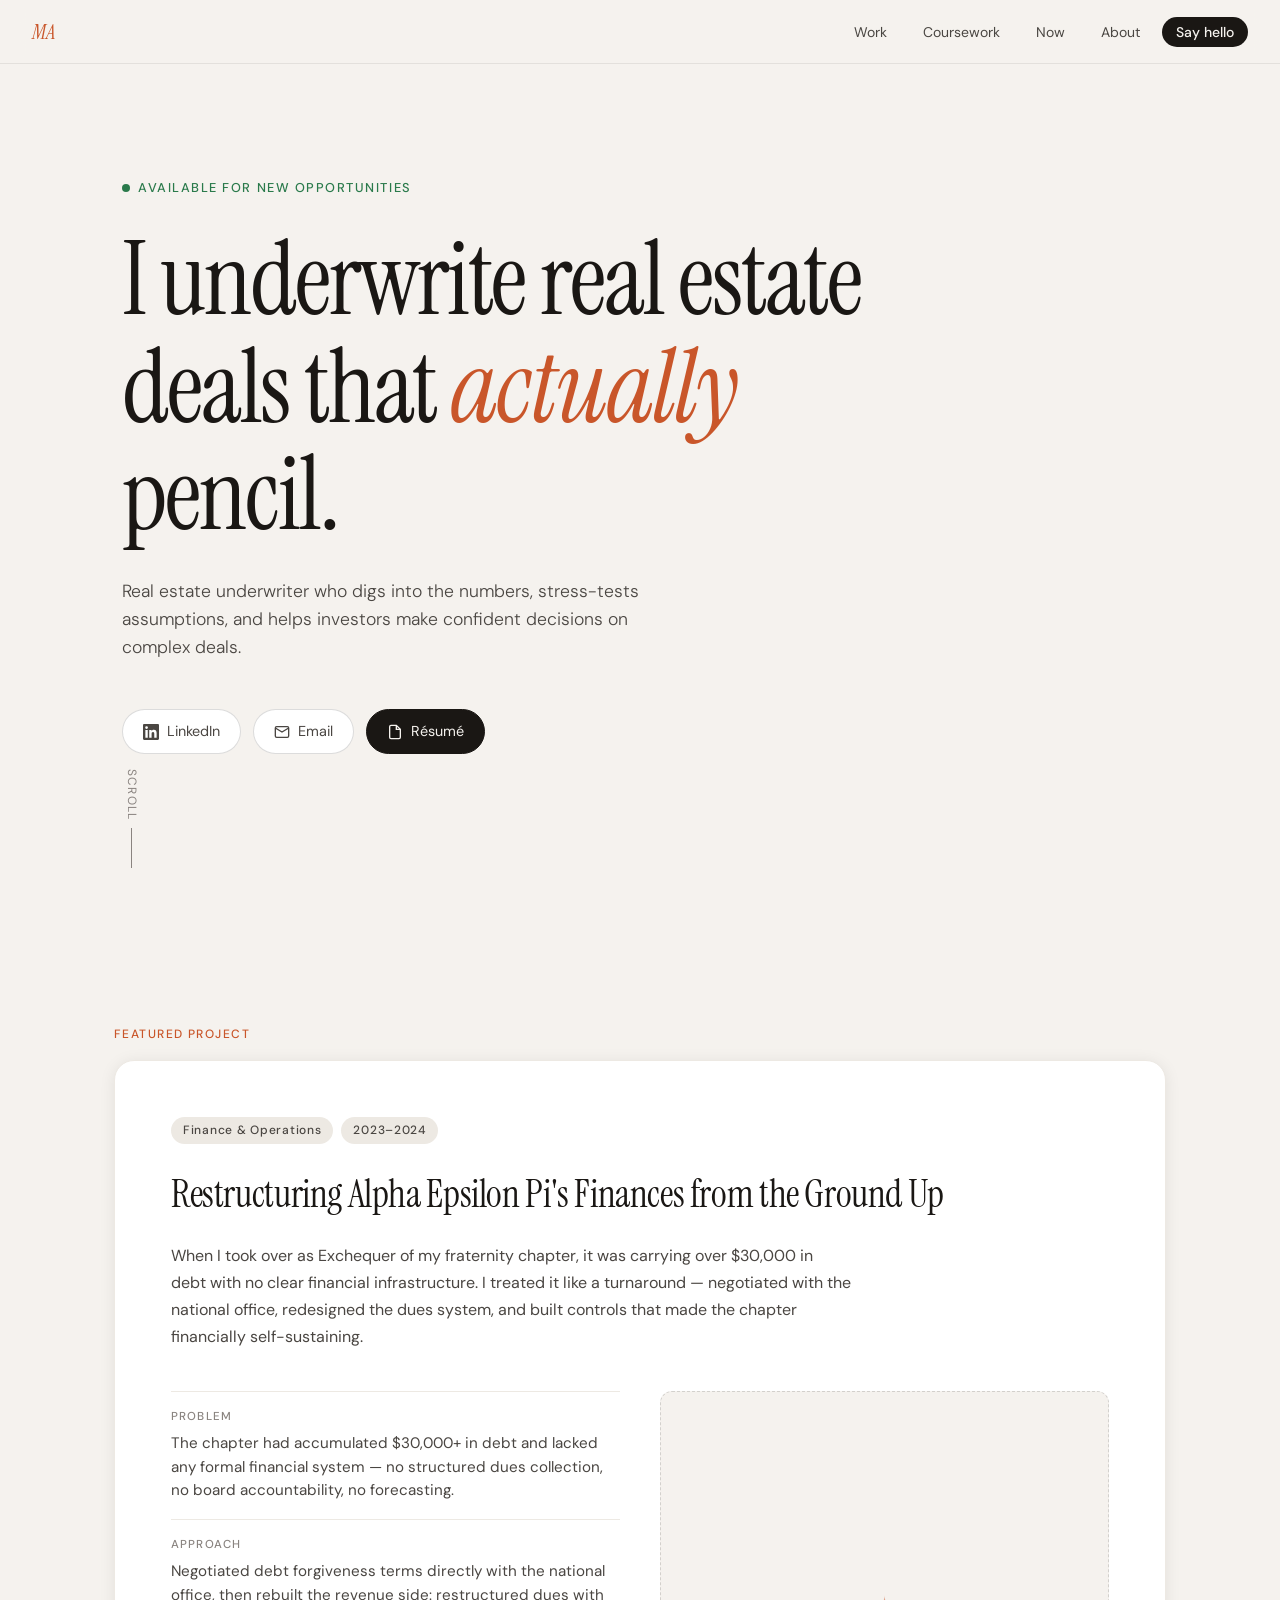
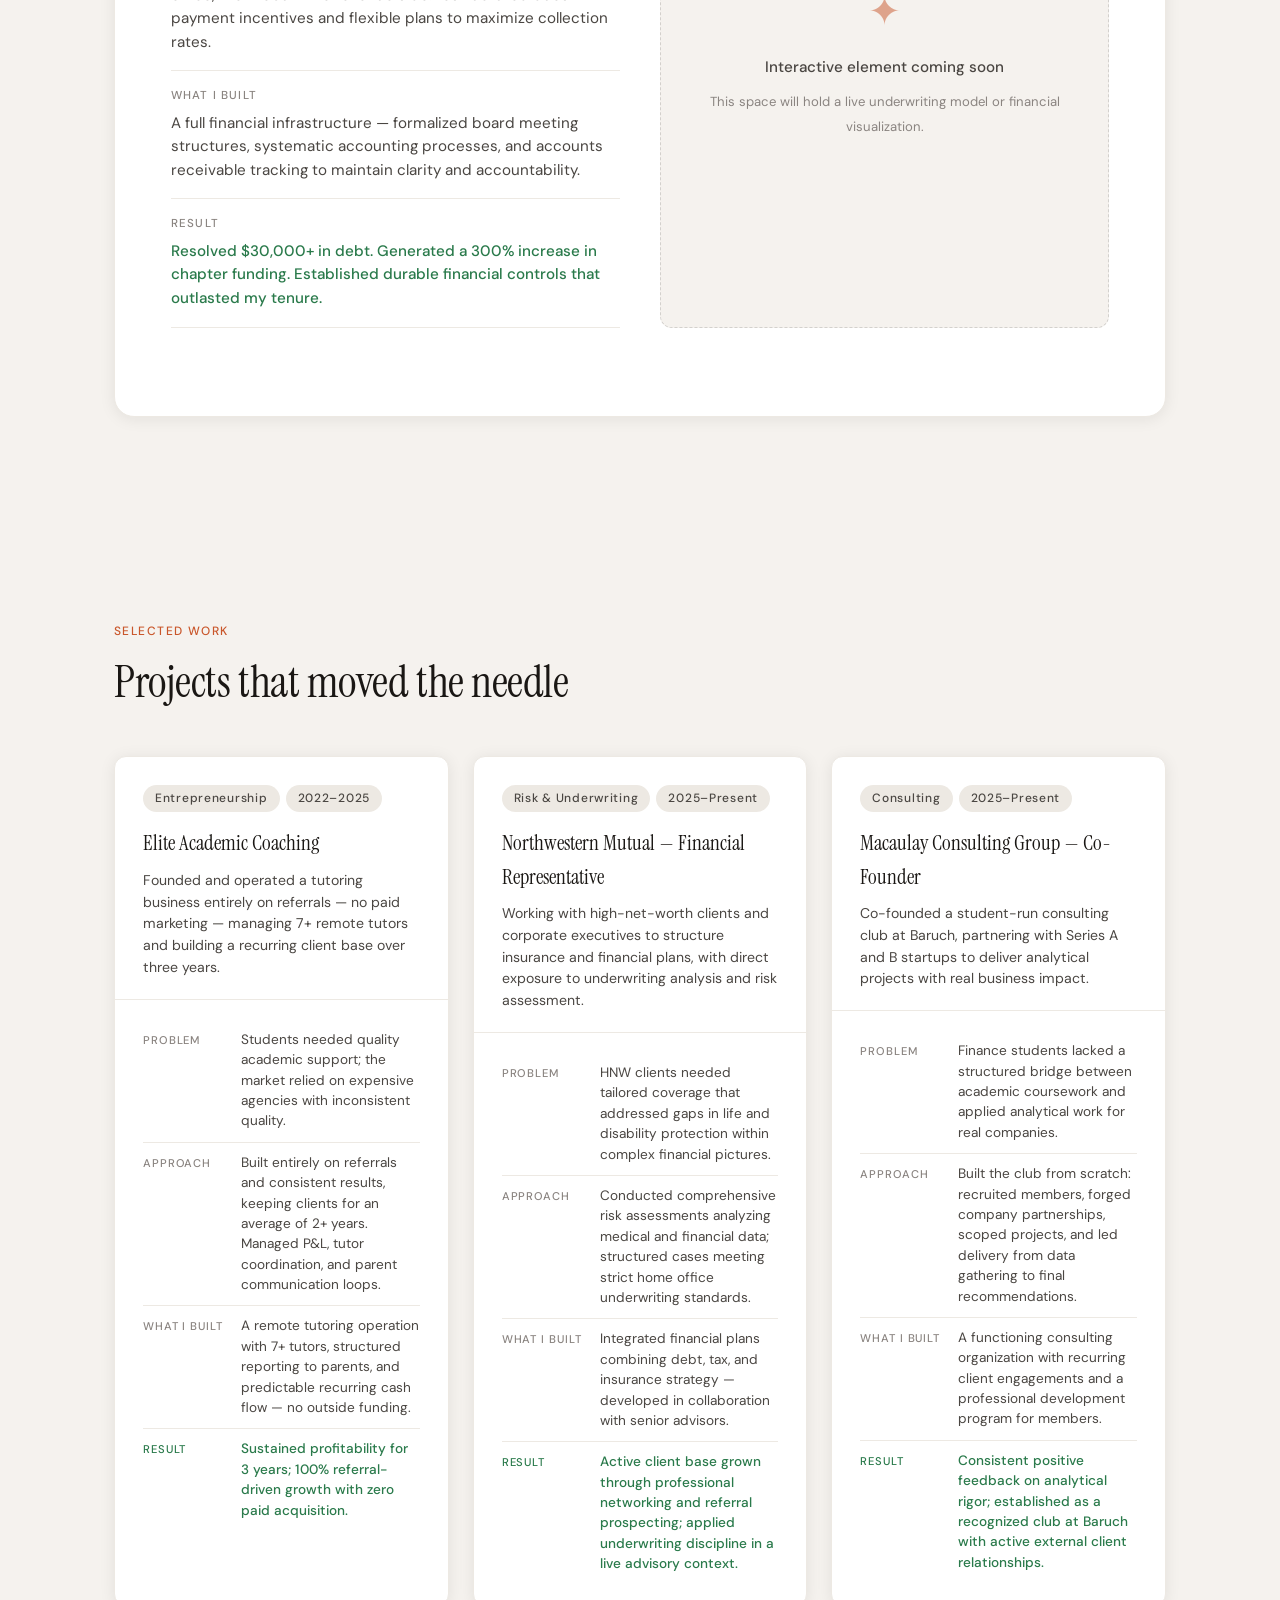
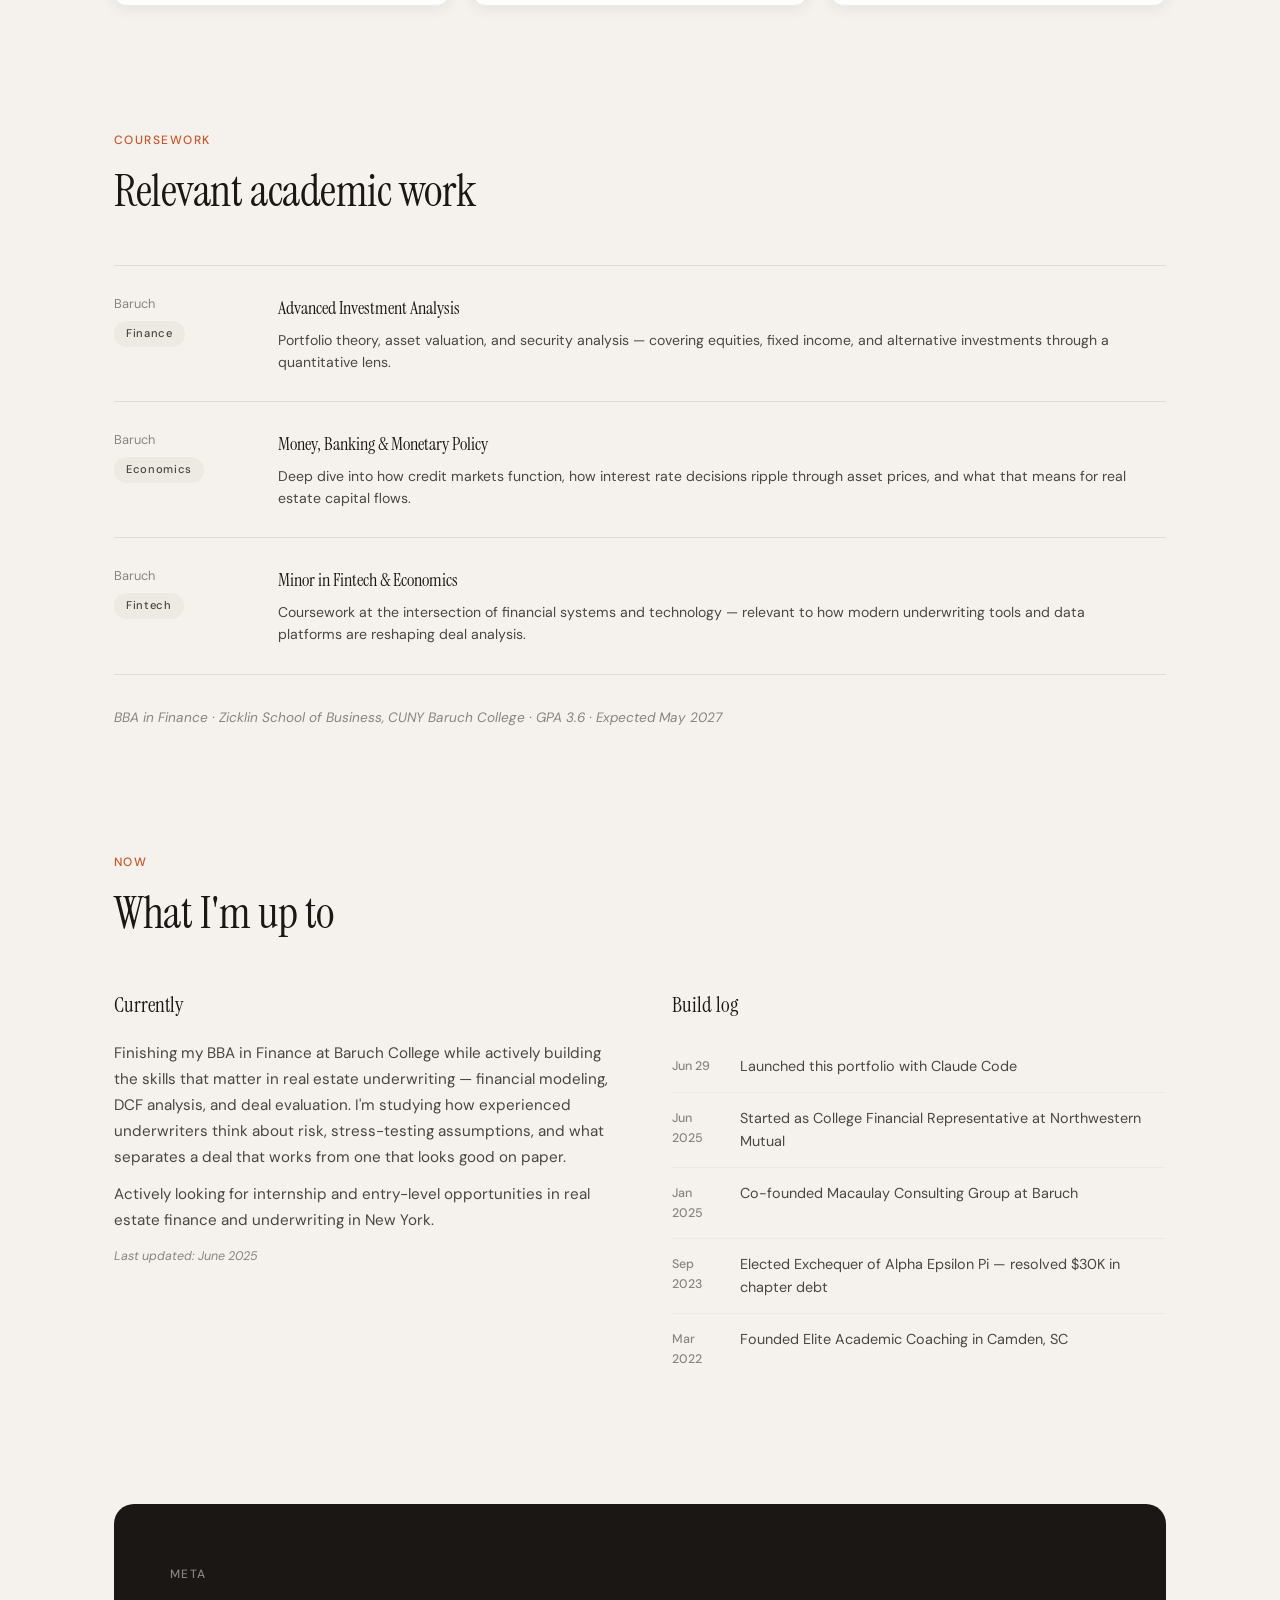
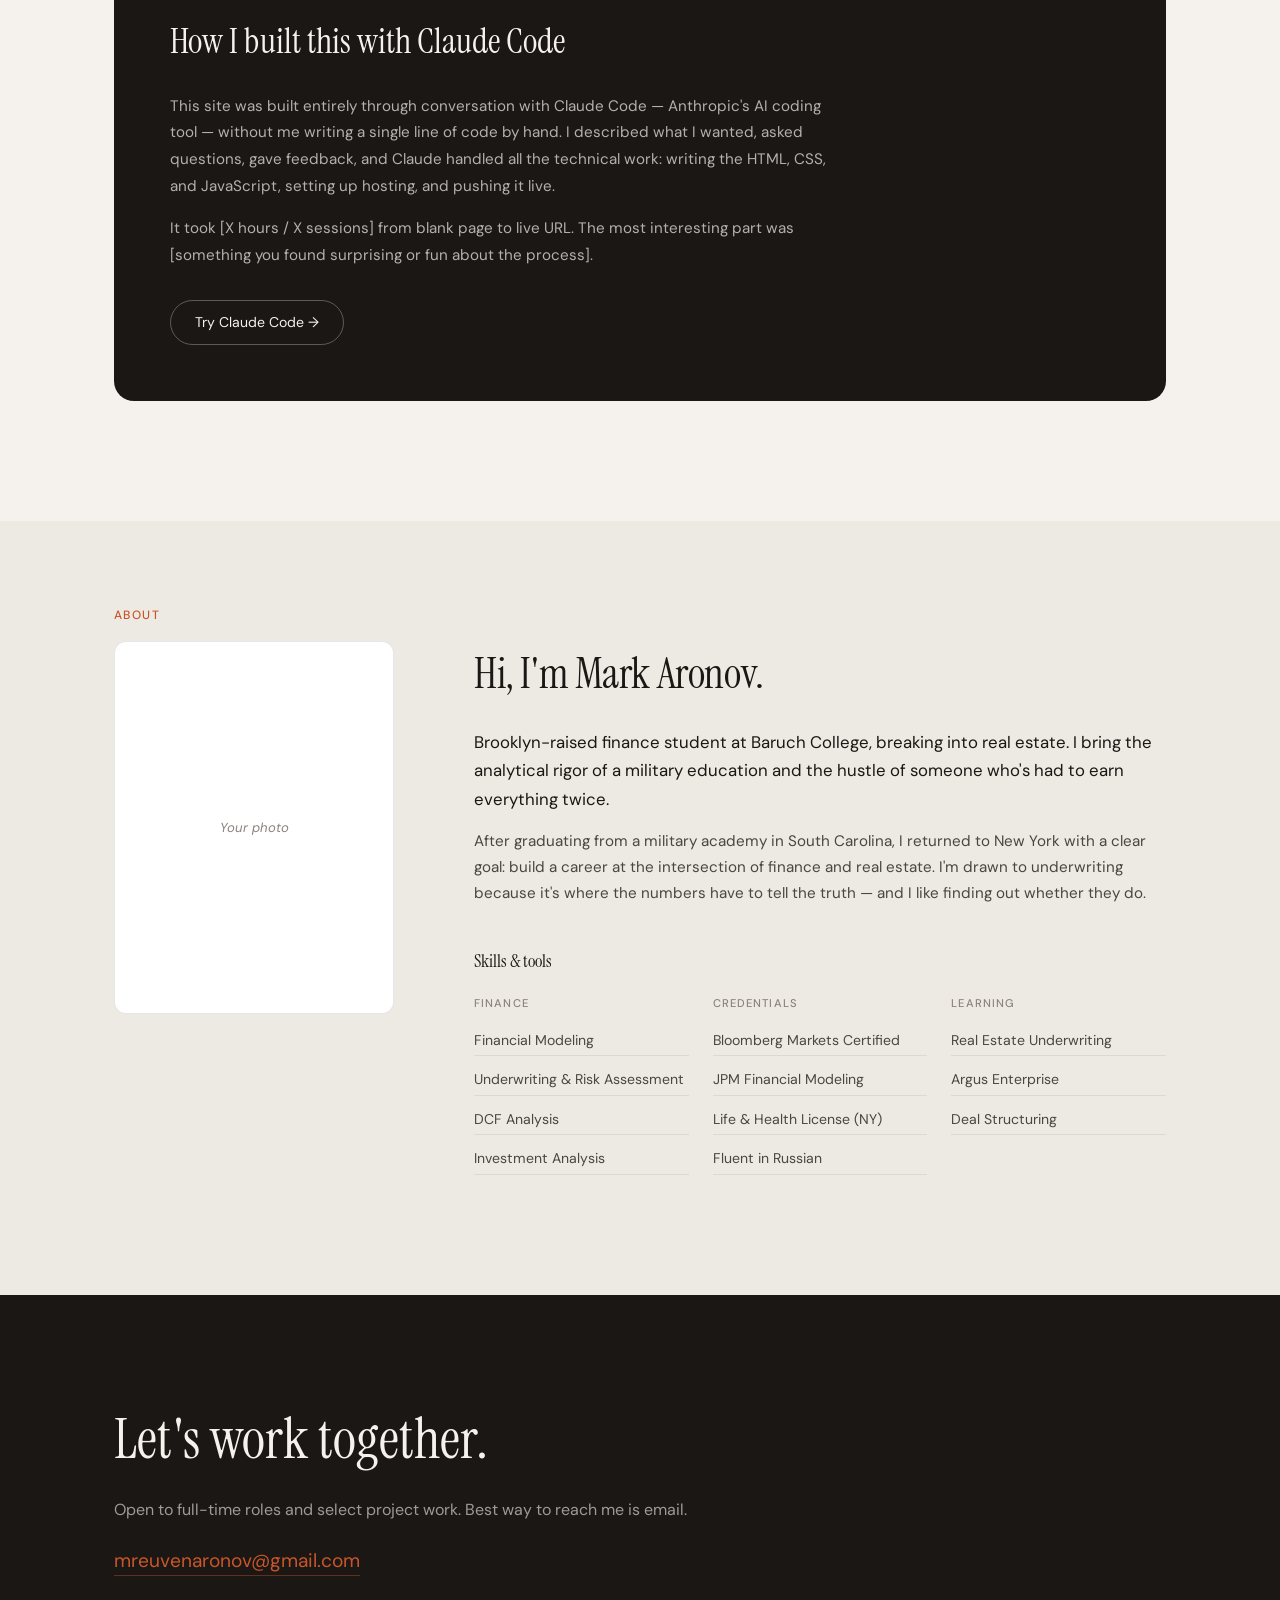
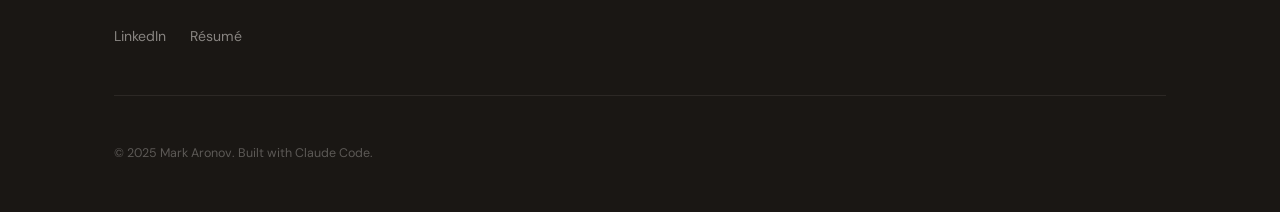
==== index.html @ 1a99b82d "Replace writing section with coursework section Highlights Advanced Investment Analysis, Money & Ban" ====
<!DOCTYPE html>
<html lang="en">
<head>
  <meta charset="UTF-8" />
  <meta name="viewport" content="width=device-width, initial-scale=1.0" />
  <title>Mark Aronov — Real Estate Underwriter</title>
  <link rel="stylesheet" href="style.css" />
  <link rel="preconnect" href="https://fonts.googleapis.com" />
  <link rel="preconnect" href="https://fonts.gstatic.com" crossorigin />
  <link href="https://fonts.googleapis.com/css2?family=Instrument+Serif:ital@0;1&family=DM+Sans:ital,opsz,wght@0,9..40,300;0,9..40,400;0,9..40,500;1,9..40,300&display=swap" rel="stylesheet" />
</head>
<body>

  <!-- STICKY NAV -->
  <nav id="nav">
    <a href="#" class="nav-logo">MA</a>
    <ul class="nav-links">
      <li><a href="#work">Work</a></li>
      <li><a href="#coursework">Coursework</a></li>
      <li><a href="#now">Now</a></li>
      <li><a href="#about">About</a></li>
      <li><a href="#contact" class="nav-cta">Say hello</a></li>
    </ul>
    <button class="nav-hamburger" aria-label="Toggle menu">
      <span></span><span></span><span></span>
    </button>
  </nav>

  <div class="mobile-menu" id="mobileMenu">
    <a href="#work" class="mobile-link">Work</a>
    <a href="#coursework" class="mobile-link">Coursework</a>
    <a href="#now" class="mobile-link">Now</a>
    <a href="#about" class="mobile-link">About</a>
    <a href="#contact" class="mobile-link">Say hello</a>
  </div>

  <!-- HERO -->
  <section id="hero">
    <div class="hero-inner">
      <p class="hero-eyebrow">Available for new opportunities</p>
      <h1 class="hero-headline">
        I underwrite real estate<br />
        deals that <em>actually</em><br />
        pencil.
      </h1>
      <p class="hero-sub">
        Real estate underwriter who digs into the numbers, stress-tests assumptions, and helps investors make confident decisions on complex deals.
      </p>
      <div class="hero-links">
        <a href="https://www.linkedin.com/in/mark-r-aronov/" target="_blank" class="hero-link">
          <svg viewBox="0 0 24 24" fill="currentColor"><path d="M20.447 20.452h-3.554v-5.569c0-1.328-.027-3.037-1.852-3.037-1.853 0-2.136 1.445-2.136 2.939v5.667H9.351V9h3.414v1.561h.046c.477-.9 1.637-1.85 3.37-1.85 3.601 0 4.267 2.37 4.267 5.455v6.286zM5.337 7.433a2.062 2.062 0 01-2.063-2.065 2.064 2.064 0 112.063 2.065zm1.782 13.019H3.555V9h3.564v11.452zM22.225 0H1.771C.792 0 0 .774 0 1.729v20.542C0 23.227.792 24 1.771 24h20.451C23.2 24 24 23.227 24 22.271V1.729C24 .774 23.2 0 22.222 0h.003z"/></svg>
          LinkedIn
        </a>
        <a href="mailto:mreuvenaronov@gmail.com" class="hero-link">
          <svg viewBox="0 0 24 24" fill="none" stroke="currentColor" stroke-width="2"><path d="M4 4h16c1.1 0 2 .9 2 2v12c0 1.1-.9 2-2 2H4c-1.1 0-2-.9-2-2V6c0-1.1.9-2 2-2z"/><polyline points="22,6 12,12 2,6"/></svg>
          Email
        </a>
        <a href="/resume.pdf" target="_blank" class="hero-link hero-link--resume">
          <svg viewBox="0 0 24 24" fill="none" stroke="currentColor" stroke-width="2"><path d="M14 2H6a2 2 0 00-2 2v16a2 2 0 002 2h12a2 2 0 002-2V8z"/><polyline points="14 2 14 8 20 8"/></svg>
          Résumé
        </a>
      </div>
    </div>
    <div class="hero-scroll-hint">scroll</div>
  </section>

  <!-- FEATURED PROJECT -->
  <section id="featured">
    <div class="container">
      <span class="section-label">Featured project</span>
      <div class="featured-card">
        <div class="featured-meta">
          <span class="featured-tag">Finance &amp; Operations</span>
          <span class="featured-tag">2023–2024</span>
        </div>
        <h2 class="featured-title">Restructuring Alpha Epsilon Pi's Finances from the Ground Up</h2>
        <p class="featured-desc">
          When I took over as Exchequer of my fraternity chapter, it was carrying over $30,000 in debt with no clear financial infrastructure. I treated it like a turnaround — negotiated with the national office, redesigned the dues system, and built controls that made the chapter financially self-sustaining.
        </p>
        <div class="featured-pairbox">
          <div class="featured-details">
            <div class="detail-row">
              <span class="detail-label">Problem</span>
              <p>The chapter had accumulated $30,000+ in debt and lacked any formal financial system — no structured dues collection, no board accountability, no forecasting.</p>
            </div>
            <div class="detail-row">
              <span class="detail-label">Approach</span>
              <p>Negotiated debt forgiveness terms directly with the national office, then rebuilt the revenue side: restructured dues with payment incentives and flexible plans to maximize collection rates.</p>
            </div>
            <div class="detail-row">
              <span class="detail-label">What I built</span>
              <p>A full financial infrastructure — formalized board meeting structures, systematic accounting processes, and accounts receivable tracking to maintain clarity and accountability.</p>
            </div>
            <div class="detail-row">
              <span class="detail-label">Result</span>
              <p class="result-text">Resolved $30,000+ in debt. Generated a 300% increase in chapter funding. Established durable financial controls that outlasted my tenure.</p>
            </div>
          </div>
          <div class="featured-interactive" id="featuredInteractive">
            <div class="interactive-placeholder">
              <div class="placeholder-icon">✦</div>
              <p>Interactive element coming soon</p>
              <span>This space will hold a live underwriting model or financial visualization.</span>
            </div>
          </div>
        </div>
      </div>
    </div>
  </section>

  <!-- SELECTED WORK GRID -->
  <section id="work">
    <div class="container">
      <span class="section-label">Selected work</span>
      <h2 class="section-title">Projects that moved the needle</h2>
      <div class="work-grid">

        <article class="work-card">
          <div class="work-card-header">
            <div class="work-tags">
              <span class="work-tag">Entrepreneurship</span>
              <span class="work-tag">2022–2025</span>
            </div>
            <h3>Elite Academic Coaching</h3>
            <p class="work-summary">Founded and operated a tutoring business entirely on referrals — no paid marketing — managing 7+ remote tutors and building a recurring client base over three years.</p>
          </div>
          <div class="work-card-body">
            <div class="work-row"><span>Problem</span><p>Students needed quality academic support; the market relied on expensive agencies with inconsistent quality.</p></div>
            <div class="work-row"><span>Approach</span><p>Built entirely on referrals and consistent results, keeping clients for an average of 2+ years. Managed P&amp;L, tutor coordination, and parent communication loops.</p></div>
            <div class="work-row"><span>What I built</span><p>A remote tutoring operation with 7+ tutors, structured reporting to parents, and predictable recurring cash flow — no outside funding.</p></div>
            <div class="work-row work-row--result"><span>Result</span><p>Sustained profitability for 3 years; 100% referral-driven growth with zero paid acquisition.</p></div>
          </div>
        </article>

        <article class="work-card">
          <div class="work-card-header">
            <div class="work-tags">
              <span class="work-tag">Risk &amp; Underwriting</span>
              <span class="work-tag">2025–Present</span>
            </div>
            <h3>Northwestern Mutual — Financial Representative</h3>
            <p class="work-summary">Working with high-net-worth clients and corporate executives to structure insurance and financial plans, with direct exposure to underwriting analysis and risk assessment.</p>
          </div>
          <div class="work-card-body">
            <div class="work-row"><span>Problem</span><p>HNW clients needed tailored coverage that addressed gaps in life and disability protection within complex financial pictures.</p></div>
            <div class="work-row"><span>Approach</span><p>Conducted comprehensive risk assessments analyzing medical and financial data; structured cases meeting strict home office underwriting standards.</p></div>
            <div class="work-row"><span>What I built</span><p>Integrated financial plans combining debt, tax, and insurance strategy — developed in collaboration with senior advisors.</p></div>
            <div class="work-row work-row--result"><span>Result</span><p>Active client base grown through professional networking and referral prospecting; applied underwriting discipline in a live advisory context.</p></div>
          </div>
        </article>

        <article class="work-card">
          <div class="work-card-header">
            <div class="work-tags">
              <span class="work-tag">Consulting</span>
              <span class="work-tag">2025–Present</span>
            </div>
            <h3>Macaulay Consulting Group — Co-Founder</h3>
            <p class="work-summary">Co-founded a student-run consulting club at Baruch, partnering with Series A and B startups to deliver analytical projects with real business impact.</p>
          </div>
          <div class="work-card-body">
            <div class="work-row"><span>Problem</span><p>Finance students lacked a structured bridge between academic coursework and applied analytical work for real companies.</p></div>
            <div class="work-row"><span>Approach</span><p>Built the club from scratch: recruited members, forged company partnerships, scoped projects, and led delivery from data gathering to final recommendations.</p></div>
            <div class="work-row"><span>What I built</span><p>A functioning consulting organization with recurring client engagements and a professional development program for members.</p></div>
            <div class="work-row work-row--result"><span>Result</span><p>Consistent positive feedback on analytical rigor; established as a recognized club at Baruch with active external client relationships.</p></div>
          </div>
        </article>

      </div>
    </div>
  </section>

  <!-- COURSEWORK -->
  <section id="coursework">
    <div class="container">
      <span class="section-label">Coursework</span>
      <h2 class="section-title">Relevant academic work</h2>
      <div class="writing-list">

        <div class="writing-item">
          <div class="writing-meta">
            <span class="writing-date">Baruch</span>
            <span class="writing-tag">Finance</span>
          </div>
          <div>
            <h3>Advanced Investment Analysis</h3>
            <p>Portfolio theory, asset valuation, and security analysis — covering equities, fixed income, and alternative investments through a quantitative lens.</p>
          </div>
        </div>

        <div class="writing-item">
          <div class="writing-meta">
            <span class="writing-date">Baruch</span>
            <span class="writing-tag">Economics</span>
          </div>
          <div>
            <h3>Money, Banking &amp; Monetary Policy</h3>
            <p>Deep dive into how credit markets function, how interest rate decisions ripple through asset prices, and what that means for real estate capital flows.</p>
          </div>
        </div>

        <div class="writing-item">
          <div class="writing-meta">
            <span class="writing-date">Baruch</span>
            <span class="writing-tag">Fintech</span>
          </div>
          <div>
            <h3>Minor in Fintech &amp; Economics</h3>
            <p>Coursework at the intersection of financial systems and technology — relevant to how modern underwriting tools and data platforms are reshaping deal analysis.</p>
          </div>
        </div>

      </div>
      <p class="coursework-note">BBA in Finance · Zicklin School of Business, CUNY Baruch College · GPA 3.6 · Expected May 2027</p>
    </div>
  </section>

  <!-- NOW / BUILD LOG -->
  <section id="now">
    <div class="container">
      <span class="section-label">Now</span>
      <h2 class="section-title">What I'm up to</h2>
      <div class="now-grid">
        <div class="now-current">
          <h3>Currently</h3>
          <p>Finishing my BBA in Finance at Baruch College while actively building the skills that matter in real estate underwriting — financial modeling, DCF analysis, and deal evaluation. I'm studying how experienced underwriters think about risk, stress-testing assumptions, and what separates a deal that works from one that looks good on paper.</p>
          <p>Actively looking for internship and entry-level opportunities in real estate finance and underwriting in New York.</p>
          <p class="now-updated">Last updated: June 2025</p>
        </div>
        <div class="now-log">
          <h3>Build log</h3>
          <ul class="log-list">
            <li>
              <span class="log-date">Jun 29</span>
              <span class="log-text">Launched this portfolio with Claude Code</span>
            </li>
            <li>
              <span class="log-date">Jun 2025</span>
              <span class="log-text">Started as College Financial Representative at Northwestern Mutual</span>
            </li>
            <li>
              <span class="log-date">Jan 2025</span>
              <span class="log-text">Co-founded Macaulay Consulting Group at Baruch</span>
            </li>
            <li>
              <span class="log-date">Sep 2023</span>
              <span class="log-text">Elected Exchequer of Alpha Epsilon Pi — resolved $30K in chapter debt</span>
            </li>
            <li>
              <span class="log-date">Mar 2022</span>
              <span class="log-text">Founded Elite Academic Coaching in Camden, SC</span>
            </li>
          </ul>
        </div>
      </div>
    </div>
  </section>

  <!-- HOW I BUILT THIS -->
  <section id="built-with">
    <div class="container">
      <div class="built-card">
        <span class="section-label">Meta</span>
        <h2>How I built this with Claude Code</h2>
        <p>
          This site was built entirely through conversation with Claude Code — Anthropic's AI coding tool — without me writing a single line of code by hand. I described what I wanted, asked questions, gave feedback, and Claude handled all the technical work: writing the HTML, CSS, and JavaScript, setting up hosting, and pushing it live.
        </p>
        <p>
          It took [X hours / X sessions] from blank page to live URL. The most interesting part was [something you found surprising or fun about the process].
        </p>
        <a href="https://claude.ai/code" target="_blank" class="built-link">Try Claude Code →</a>
      </div>
    </div>
  </section>

  <!-- ABOUT -->
  <section id="about">
    <div class="container">
      <span class="section-label">About</span>
      <div class="about-grid">
        <div class="about-photo">
          <div class="photo-frame" id="photoFrame">
            <div class="photo-placeholder">
              <span>Your photo</span>
            </div>
          </div>
        </div>
        <div class="about-content">
          <h2>Hi, I'm Mark Aronov.</h2>
          <p class="about-lead">
            Brooklyn-raised finance student at Baruch College, breaking into real estate. I bring the analytical rigor of a military education and the hustle of someone who's had to earn everything twice.
          </p>
          <p>
            After graduating from a military academy in South Carolina, I returned to New York with a clear goal: build a career at the intersection of finance and real estate. I'm drawn to underwriting because it's where the numbers have to tell the truth — and I like finding out whether they do.
          </p>
          <div class="skills-block">
            <h3>Skills &amp; tools</h3>
            <div class="skills-grid">
              <div class="skill-group">
                <span class="skill-group-label">Finance</span>
                <ul>
                  <li>Financial Modeling</li>
                  <li>Underwriting &amp; Risk Assessment</li>
                  <li>DCF Analysis</li>
                  <li>Investment Analysis</li>
                </ul>
              </div>
              <div class="skill-group">
                <span class="skill-group-label">Credentials</span>
                <ul>
                  <li>Bloomberg Markets Certified</li>
                  <li>JPM Financial Modeling</li>
                  <li>Life &amp; Health License (NY)</li>
                  <li>Fluent in Russian</li>
                </ul>
              </div>
              <div class="skill-group">
                <span class="skill-group-label">Learning</span>
                <ul>
                  <li>Real Estate Underwriting</li>
                  <li>Argus Enterprise</li>
                  <li>Deal Structuring</li>
                </ul>
              </div>
            </div>
          </div>
        </div>
      </div>
    </div>
  </section>

  <!-- CONTACT FOOTER -->
  <footer id="contact">
    <div class="container">
      <div class="footer-inner">
        <div class="footer-cta">
          <h2>Let's work together.</h2>
          <p>Open to full-time roles and select project work. Best way to reach me is email.</p>
          <a href="mailto:mreuvenaronov@gmail.com" class="footer-email">mreuvenaronov@gmail.com</a>
        </div>
        <div class="footer-links">
          <a href="https://www.linkedin.com/in/mark-r-aronov/" target="_blank">LinkedIn</a>
          <a href="/resume.pdf" target="_blank">Résumé</a>
        </div>
        <p class="footer-copy">© 2025 Mark Aronov. Built with Claude Code.</p>
      </div>
    </div>
  </footer>

  <script src="script.js"></script>
</body>
</html>
---- style.css ----
/* ===== RESET & BASE ===== */
*, *::before, *::after { box-sizing: border-box; margin: 0; padding: 0; }

:root {
  --ink: #1a1714;
  --ink-soft: #4a4642;
  --ink-muted: #8a8480;
  --paper: #f5f2ee;
  --paper-warm: #ede9e3;
  --paper-card: #ffffff;
  --accent: #c9562a;
  --accent-light: #f0e8e2;
  --accent-glow: rgba(201, 86, 42, 0.12);
  --green: #2a7a4b;
  --font-serif: 'Instrument Serif', Georgia, serif;
  --font-sans: 'DM Sans', system-ui, sans-serif;
  --nav-h: 64px;
  --r: 12px;
  --r-lg: 20px;
  --shadow: 0 2px 16px rgba(26,23,20,0.08);
  --shadow-lg: 0 8px 40px rgba(26,23,20,0.12);
}

html { scroll-behavior: smooth; font-size: 16px; }

body {
  font-family: var(--font-sans);
  background: var(--paper);
  color: var(--ink);
  line-height: 1.6;
  -webkit-font-smoothing: antialiased;
}

a { color: inherit; text-decoration: none; }
ul { list-style: none; }
img { max-width: 100%; display: block; }

.container {
  max-width: 1100px;
  margin: 0 auto;
  padding: 0 24px;
}

/* ===== NAV ===== */
#nav {
  position: fixed;
  top: 0; left: 0; right: 0;
  height: var(--nav-h);
  background: rgba(245, 242, 238, 0.92);
  backdrop-filter: blur(12px);
  -webkit-backdrop-filter: blur(12px);
  border-bottom: 1px solid rgba(26,23,20,0.08);
  z-index: 100;
  display: flex;
  align-items: center;
  justify-content: space-between;
  padding: 0 32px;
  transition: box-shadow 0.2s;
}

#nav.scrolled { box-shadow: var(--shadow); }

.nav-logo {
  font-family: var(--font-serif);
  font-size: 1.3rem;
  font-style: italic;
  color: var(--accent);
  letter-spacing: 0.02em;
}

.nav-links {
  display: flex;
  align-items: center;
  gap: 8px;
}

.nav-links a {
  font-size: 0.875rem;
  font-weight: 400;
  color: var(--ink-soft);
  padding: 6px 14px;
  border-radius: 100px;
  transition: color 0.15s, background 0.15s;
}

.nav-links a:hover { color: var(--ink); background: var(--paper-warm); }

.nav-links a.nav-cta {
  background: var(--ink);
  color: var(--paper);
  font-weight: 500;
}
.nav-links a.nav-cta:hover { background: var(--accent); }

.nav-hamburger {
  display: none;
  flex-direction: column;
  gap: 5px;
  background: none;
  border: none;
  cursor: pointer;
  padding: 4px;
}
.nav-hamburger span {
  display: block;
  width: 22px;
  height: 2px;
  background: var(--ink);
  border-radius: 2px;
  transition: all 0.2s;
}

.mobile-menu {
  display: none;
  position: fixed;
  top: var(--nav-h);
  left: 0; right: 0;
  background: var(--paper);
  border-bottom: 1px solid var(--paper-warm);
  flex-direction: column;
  padding: 16px 32px 24px;
  gap: 4px;
  z-index: 99;
  box-shadow: var(--shadow-lg);
}

.mobile-menu.open { display: flex; }
.mobile-link {
  padding: 12px 0;
  font-size: 1.1rem;
  color: var(--ink-soft);
  border-bottom: 1px solid var(--paper-warm);
}
.mobile-link:last-child { border-bottom: none; }

/* ===== HERO ===== */
#hero {
  min-height: 100svh;
  display: flex;
  flex-direction: column;
  justify-content: center;
  padding: calc(var(--nav-h) + 48px) 32px 80px;
  max-width: 1100px;
  margin: 0 auto;
  position: relative;
}

.hero-eyebrow {
  font-size: 0.8rem;
  font-weight: 500;
  letter-spacing: 0.12em;
  text-transform: uppercase;
  color: var(--green);
  margin-bottom: 28px;
  display: flex;
  align-items: center;
  gap: 8px;
}
.hero-eyebrow::before {
  content: '';
  display: inline-block;
  width: 8px; height: 8px;
  background: var(--green);
  border-radius: 50%;
  animation: pulse 2s infinite;
}

@keyframes pulse {
  0%, 100% { opacity: 1; transform: scale(1); }
  50% { opacity: 0.5; transform: scale(0.8); }
}

.hero-headline {
  font-family: var(--font-serif);
  font-size: clamp(3rem, 8vw, 6.5rem);
  font-weight: 400;
  line-height: 1.05;
  letter-spacing: -0.02em;
  color: var(--ink);
  margin-bottom: 28px;
}

.hero-headline em {
  font-style: italic;
  color: var(--accent);
}

.hero-sub {
  max-width: 520px;
  font-size: 1.1rem;
  color: var(--ink-soft);
  font-weight: 300;
  line-height: 1.6;
  margin-bottom: 48px;
}

.hero-links {
  display: flex;
  flex-wrap: wrap;
  gap: 12px;
}

.hero-link {
  display: inline-flex;
  align-items: center;
  gap: 8px;
  padding: 10px 20px;
  border: 1.5px solid rgba(26,23,20,0.15);
  border-radius: 100px;
  font-size: 0.9rem;
  font-weight: 400;
  color: var(--ink-soft);
  background: var(--paper-card);
  transition: all 0.15s;
}
.hero-link svg { width: 16px; height: 16px; }
.hero-link:hover {
  border-color: var(--ink);
  color: var(--ink);
  transform: translateY(-1px);
  box-shadow: var(--shadow);
}
.hero-link--resume {
  background: var(--ink);
  color: var(--paper) !important;
  border-color: var(--ink) !important;
}
.hero-link--resume:hover { background: var(--accent); border-color: var(--accent) !important; }

.hero-scroll-hint {
  position: absolute;
  bottom: 32px;
  left: 32px;
  font-size: 0.75rem;
  letter-spacing: 0.1em;
  text-transform: uppercase;
  color: var(--ink-muted);
  writing-mode: vertical-rl;
  display: flex;
  align-items: center;
  gap: 8px;
}
.hero-scroll-hint::after {
  content: '';
  display: block;
  width: 1px;
  height: 40px;
  background: var(--ink-muted);
}

/* ===== SECTION LABELS ===== */
.section-label {
  display: inline-block;
  font-size: 0.75rem;
  font-weight: 500;
  letter-spacing: 0.12em;
  text-transform: uppercase;
  color: var(--accent);
  margin-bottom: 16px;
}

.section-title {
  font-family: var(--font-serif);
  font-size: clamp(1.8rem, 4vw, 2.8rem);
  font-weight: 400;
  line-height: 1.15;
  margin-bottom: 48px;
  letter-spacing: -0.01em;
}

/* ===== FEATURED PROJECT ===== */
#featured {
  padding: 120px 0;
}

.featured-card {
  background: var(--paper-card);
  border-radius: var(--r-lg);
  padding: 56px;
  box-shadow: var(--shadow);
  border: 1px solid var(--paper-warm);
}

.featured-meta {
  display: flex;
  gap: 8px;
  margin-bottom: 20px;
}

.featured-tag, .work-tag, .writing-tag {
  font-size: 0.75rem;
  font-weight: 500;
  letter-spacing: 0.06em;
  padding: 4px 12px;
  border-radius: 100px;
  background: var(--paper-warm);
  color: var(--ink-soft);
}

.featured-title {
  font-family: var(--font-serif);
  font-size: clamp(1.6rem, 3.5vw, 2.4rem);
  font-weight: 400;
  margin-bottom: 16px;
  letter-spacing: -0.01em;
}

.featured-desc {
  font-size: 1rem;
  color: var(--ink-soft);
  max-width: 680px;
  margin-bottom: 40px;
  line-height: 1.7;
}

.featured-pairbox {
  display: grid;
  grid-template-columns: 1fr 1fr;
  gap: 40px;
  margin-bottom: 32px;
}

.detail-row {
  padding: 16px 0;
  border-top: 1px solid var(--paper-warm);
}
.detail-row:last-child { border-bottom: 1px solid var(--paper-warm); }

.detail-label {
  display: block;
  font-size: 0.72rem;
  font-weight: 500;
  letter-spacing: 0.1em;
  text-transform: uppercase;
  color: var(--ink-muted);
  margin-bottom: 6px;
}
.detail-row p { font-size: 0.95rem; color: var(--ink-soft); line-height: 1.55; }
.result-text { color: var(--green) !important; font-weight: 500; }

.featured-interactive {
  background: var(--paper);
  border-radius: var(--r);
  border: 1.5px dashed rgba(26,23,20,0.15);
  display: flex;
  align-items: center;
  justify-content: center;
  min-height: 280px;
}

.interactive-placeholder {
  text-align: center;
  padding: 40px;
  color: var(--ink-muted);
}
.placeholder-icon {
  font-size: 2.5rem;
  margin-bottom: 12px;
  color: var(--accent);
  opacity: 0.5;
}
.interactive-placeholder p {
  font-size: 0.95rem;
  font-weight: 500;
  margin-bottom: 8px;
  color: var(--ink-soft);
}
.interactive-placeholder span { font-size: 0.82rem; }

.featured-link {
  font-size: 0.9rem;
  font-weight: 500;
  color: var(--accent);
  transition: gap 0.15s;
  display: inline-flex;
  align-items: center;
  gap: 4px;
}
.featured-link:hover { gap: 8px; }

/* ===== WORK GRID ===== */
#work { padding: 80px 0 120px; }

.work-grid {
  display: grid;
  grid-template-columns: repeat(auto-fill, minmax(300px, 1fr));
  gap: 24px;
}

.work-card {
  background: var(--paper-card);
  border-radius: var(--r);
  border: 1px solid var(--paper-warm);
  box-shadow: var(--shadow);
  display: flex;
  flex-direction: column;
  overflow: hidden;
  transition: transform 0.2s, box-shadow 0.2s;
}
.work-card:hover {
  transform: translateY(-3px);
  box-shadow: var(--shadow-lg);
}

.work-card-header {
  padding: 28px 28px 20px;
  border-bottom: 1px solid var(--paper-warm);
}
.work-tags { display: flex; gap: 6px; margin-bottom: 14px; }
.work-card-header h3 {
  font-family: var(--font-serif);
  font-size: 1.3rem;
  font-weight: 400;
  margin-bottom: 10px;
}
.work-summary { font-size: 0.88rem; color: var(--ink-soft); line-height: 1.55; }

.work-card-body { padding: 20px 28px; flex: 1; }
.work-row {
  padding: 10px 0;
  border-bottom: 1px solid var(--paper-warm);
  display: grid;
  grid-template-columns: 90px 1fr;
  gap: 8px;
}
.work-row:last-child { border-bottom: none; }
.work-row span {
  font-size: 0.7rem;
  font-weight: 500;
  letter-spacing: 0.08em;
  text-transform: uppercase;
  color: var(--ink-muted);
  padding-top: 2px;
}
.work-row p { font-size: 0.85rem; color: var(--ink-soft); line-height: 1.5; }
.work-row--result span { color: var(--green); }
.work-row--result p { color: var(--green); font-weight: 500; }

.work-card-link {
  display: block;
  padding: 14px 28px;
  font-size: 0.82rem;
  font-weight: 500;
  color: var(--accent);
  border-top: 1px solid var(--paper-warm);
  background: var(--paper);
  transition: background 0.15s;
}
.work-card-link:hover { background: var(--accent-light); }

/* ===== WRITING ===== */
#writing { padding: 80px 0 120px; background: var(--paper-warm); }

.writing-list { display: flex; flex-direction: column; gap: 0; }

.writing-item {
  display: grid;
  grid-template-columns: 140px 1fr auto;
  align-items: start;
  gap: 24px;
  padding: 28px 0;
  border-bottom: 1px solid rgba(26,23,20,0.1);
  transition: color 0.15s;
}
.writing-item:first-child { border-top: 1px solid rgba(26,23,20,0.1); }
.writing-item:hover { color: var(--accent); }

.writing-meta { display: flex; flex-direction: column; gap: 6px; }
.writing-date { font-size: 0.8rem; color: var(--ink-muted); }
.writing-tag { font-size: 0.7rem; align-self: flex-start; }

.writing-item h3 {
  font-family: var(--font-serif);
  font-size: 1.15rem;
  font-weight: 400;
  margin-bottom: 6px;
}
.writing-item p { font-size: 0.88rem; color: var(--ink-soft); line-height: 1.55; }

.writing-read {
  font-size: 0.82rem;
  font-weight: 500;
  color: var(--accent);
  white-space: nowrap;
  padding-top: 4px;
}

.coursework-note {
  margin-top: 32px;
  font-size: 0.85rem;
  color: var(--ink-muted);
  font-style: italic;
}

/* ===== NOW ===== */
#now { padding: 120px 0; }

.now-grid {
  display: grid;
  grid-template-columns: 1fr 1fr;
  gap: 64px;
}

.now-current h3, .now-log h3 {
  font-family: var(--font-serif);
  font-size: 1.3rem;
  font-weight: 400;
  margin-bottom: 20px;
}
.now-current p { font-size: 0.95rem; color: var(--ink-soft); line-height: 1.7; margin-bottom: 12px; }
.now-updated { font-size: 0.78rem !important; color: var(--ink-muted) !important; font-style: italic; }

.log-list { display: flex; flex-direction: column; gap: 0; }
.log-list li {
  display: grid;
  grid-template-columns: 52px 1fr;
  gap: 16px;
  padding: 14px 0;
  border-bottom: 1px solid var(--paper-warm);
  align-items: start;
}
.log-list li:last-child { border-bottom: none; }
.log-date { font-size: 0.78rem; color: var(--ink-muted); font-weight: 500; padding-top: 2px; }
.log-text { font-size: 0.9rem; color: var(--ink-soft); }

/* ===== BUILT WITH ===== */
#built-with { padding: 0 0 120px; }

.built-card {
  background: var(--ink);
  color: var(--paper);
  border-radius: var(--r-lg);
  padding: 56px;
}

.built-card .section-label { color: rgba(245,242,238,0.5); }
.built-card h2 {
  font-family: var(--font-serif);
  font-size: clamp(1.5rem, 3vw, 2.2rem);
  font-weight: 400;
  margin-bottom: 24px;
  margin-top: 12px;
}
.built-card p {
  font-size: 0.95rem;
  color: rgba(245,242,238,0.7);
  line-height: 1.75;
  max-width: 680px;
  margin-bottom: 16px;
}
.built-link {
  display: inline-block;
  margin-top: 16px;
  padding: 10px 24px;
  border: 1.5px solid rgba(245,242,238,0.3);
  border-radius: 100px;
  font-size: 0.88rem;
  color: var(--paper);
  transition: all 0.15s;
}
.built-link:hover {
  background: rgba(245,242,238,0.1);
  border-color: var(--paper);
}

/* ===== ABOUT ===== */
#about { padding: 80px 0 120px; background: var(--paper-warm); }

.about-grid {
  display: grid;
  grid-template-columns: 280px 1fr;
  gap: 80px;
  align-items: start;
}

.photo-frame {
  width: 100%;
  aspect-ratio: 3/4;
  border-radius: var(--r);
  overflow: hidden;
  background: var(--paper-card);
  border: 1px solid rgba(26,23,20,0.1);
}

.photo-frame img {
  width: 100%;
  height: 100%;
  object-fit: cover;
}

.photo-placeholder {
  width: 100%;
  height: 100%;
  display: flex;
  align-items: center;
  justify-content: center;
  font-size: 0.82rem;
  color: var(--ink-muted);
  font-style: italic;
}

.about-content h2 {
  font-family: var(--font-serif);
  font-size: clamp(1.8rem, 3.5vw, 2.6rem);
  font-weight: 400;
  margin-bottom: 20px;
  letter-spacing: -0.01em;
}
.about-lead {
  font-size: 1.05rem;
  line-height: 1.7;
  color: var(--ink);
  margin-bottom: 16px;
}
.about-content > p:not(.about-lead) {
  font-size: 0.95rem;
  color: var(--ink-soft);
  line-height: 1.7;
  margin-bottom: 40px;
}

.skills-block h3 {
  font-family: var(--font-serif);
  font-size: 1.1rem;
  font-weight: 400;
  margin-bottom: 20px;
  color: var(--ink);
}

.skills-grid {
  display: grid;
  grid-template-columns: repeat(3, 1fr);
  gap: 24px;
}

.skill-group-label {
  display: block;
  font-size: 0.7rem;
  font-weight: 500;
  letter-spacing: 0.1em;
  text-transform: uppercase;
  color: var(--ink-muted);
  margin-bottom: 12px;
}
.skill-group ul { display: flex; flex-direction: column; gap: 8px; }
.skill-group li {
  font-size: 0.88rem;
  color: var(--ink-soft);
  padding: 4px 0;
  border-bottom: 1px solid rgba(26,23,20,0.08);
}

/* ===== FOOTER ===== */
#contact { background: var(--ink); color: var(--paper); padding: 100px 0 48px; }

.footer-inner { display: flex; flex-direction: column; gap: 48px; }

.footer-cta h2 {
  font-family: var(--font-serif);
  font-size: clamp(2rem, 5vw, 3.5rem);
  font-weight: 400;
  margin-bottom: 12px;
}
.footer-cta p { font-size: 1rem; color: rgba(245,242,238,0.6); margin-bottom: 24px; }
.footer-email {
  font-size: 1.2rem;
  color: var(--accent);
  font-weight: 400;
  border-bottom: 1px solid rgba(201,86,42,0.4);
  padding-bottom: 2px;
  transition: border-color 0.15s;
}
.footer-email:hover { border-color: var(--accent); }

.footer-links { display: flex; gap: 24px; }
.footer-links a {
  font-size: 0.88rem;
  color: rgba(245,242,238,0.5);
  transition: color 0.15s;
}
.footer-links a:hover { color: var(--paper); }

.footer-copy {
  font-size: 0.78rem;
  color: rgba(245,242,238,0.3);
  padding-top: 48px;
  border-top: 1px solid rgba(245,242,238,0.08);
}

/* ===== RESPONSIVE ===== */
@media (max-width: 768px) {
  .nav-links { display: none; }
  .nav-hamburger { display: flex; }

  #hero { padding: calc(var(--nav-h) + 32px) 24px 80px; }
  .hero-scroll-hint { display: none; }

  .featured-card { padding: 32px 24px; }
  .featured-pairbox { grid-template-columns: 1fr; }
  .featured-interactive { min-height: 200px; }

  .writing-item {
    grid-template-columns: 1fr;
    gap: 8px;
  }
  .writing-meta { flex-direction: row; align-items: center; gap: 10px; }
  .writing-read { display: none; }

  .now-grid { grid-template-columns: 1fr; gap: 48px; }

  .built-card { padding: 32px 24px; }

  .about-grid { grid-template-columns: 1fr; gap: 40px; }
  .photo-frame { max-width: 200px; aspect-ratio: 1/1; }

  .skills-grid { grid-template-columns: 1fr 1fr; }

  #nav { padding: 0 24px; }
  .mobile-menu { padding: 16px 24px 24px; }
}

@media (max-width: 480px) {
  .work-grid { grid-template-columns: 1fr; }
  .skills-grid { grid-template-columns: 1fr; }
  .hero-links { gap: 8px; }
  .hero-link { padding: 9px 16px; font-size: 0.85rem; }
}

/* ===== SCROLL ANIMATIONS ===== */
.reveal {
  opacity: 0;
  transform: translateY(24px);
  transition: opacity 0.6s ease, transform 0.6s ease;
}
.reveal.visible {
  opacity: 1;
  transform: none;
}
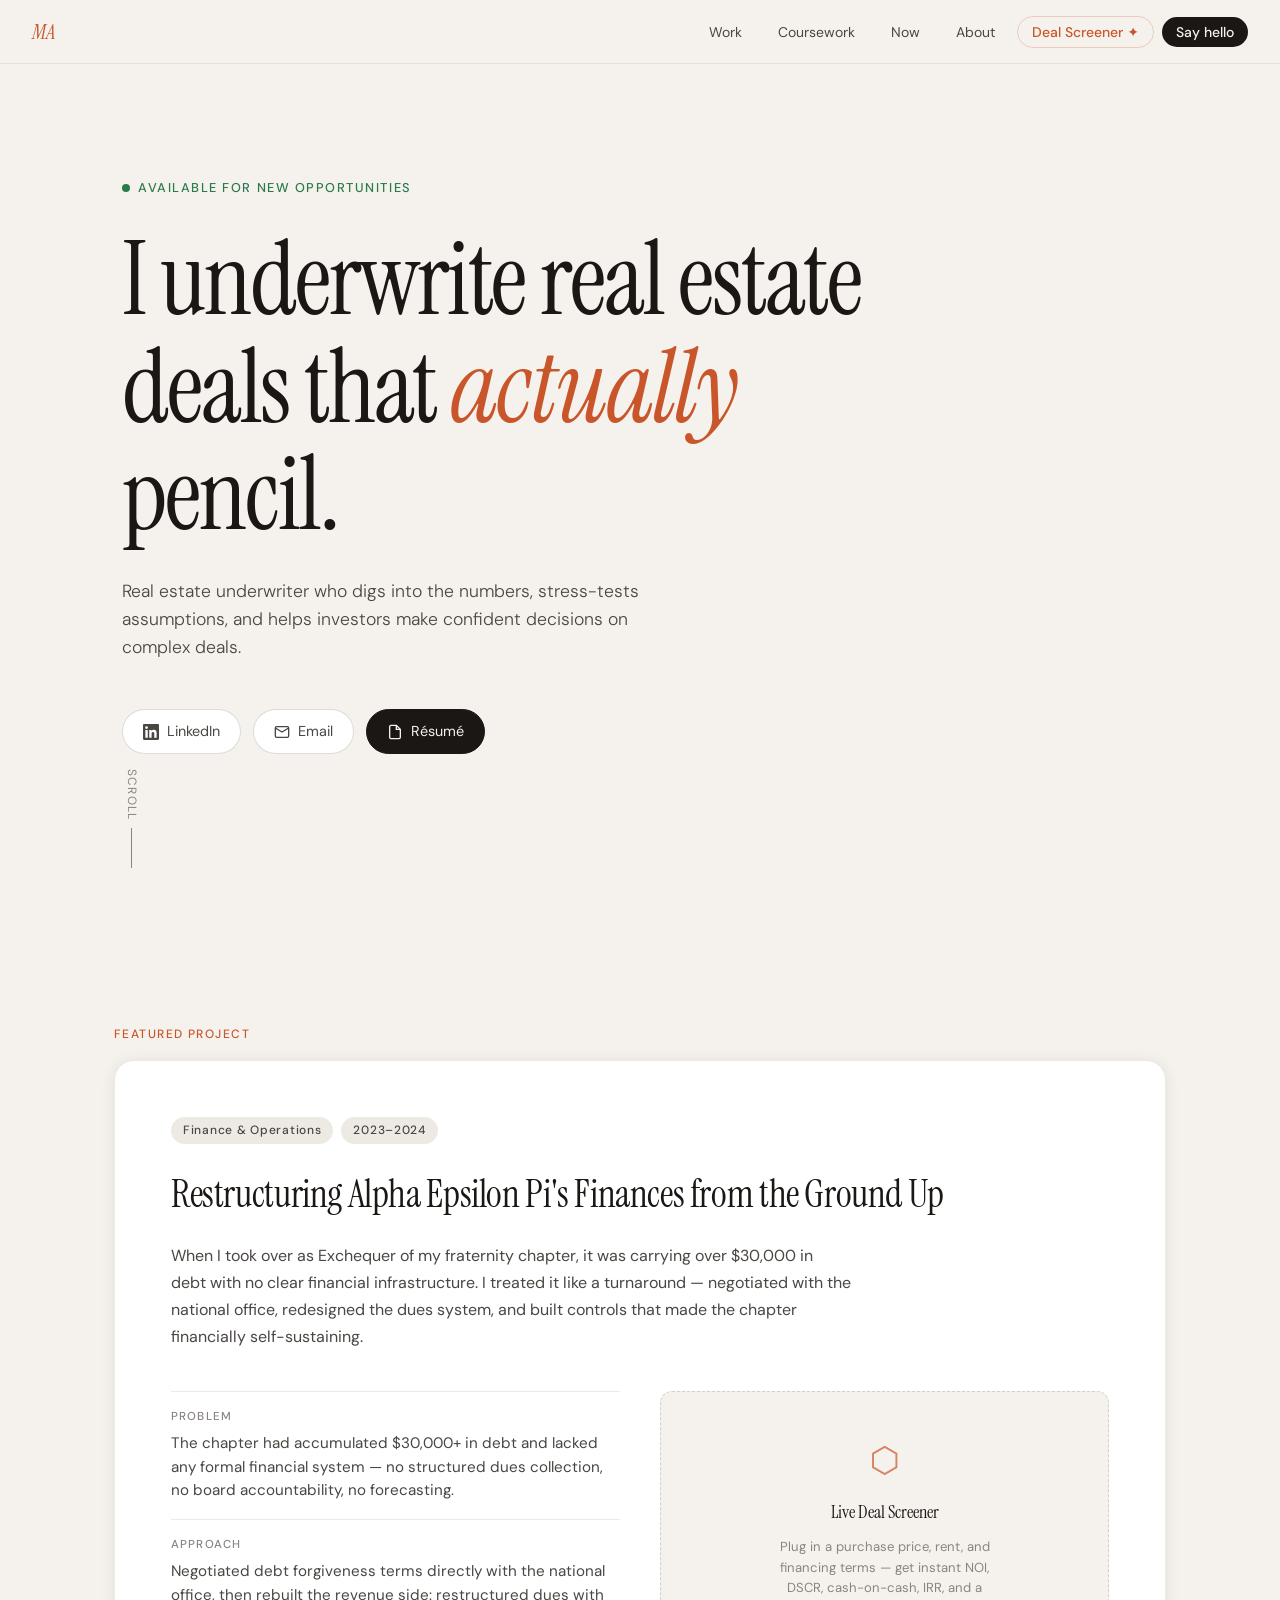
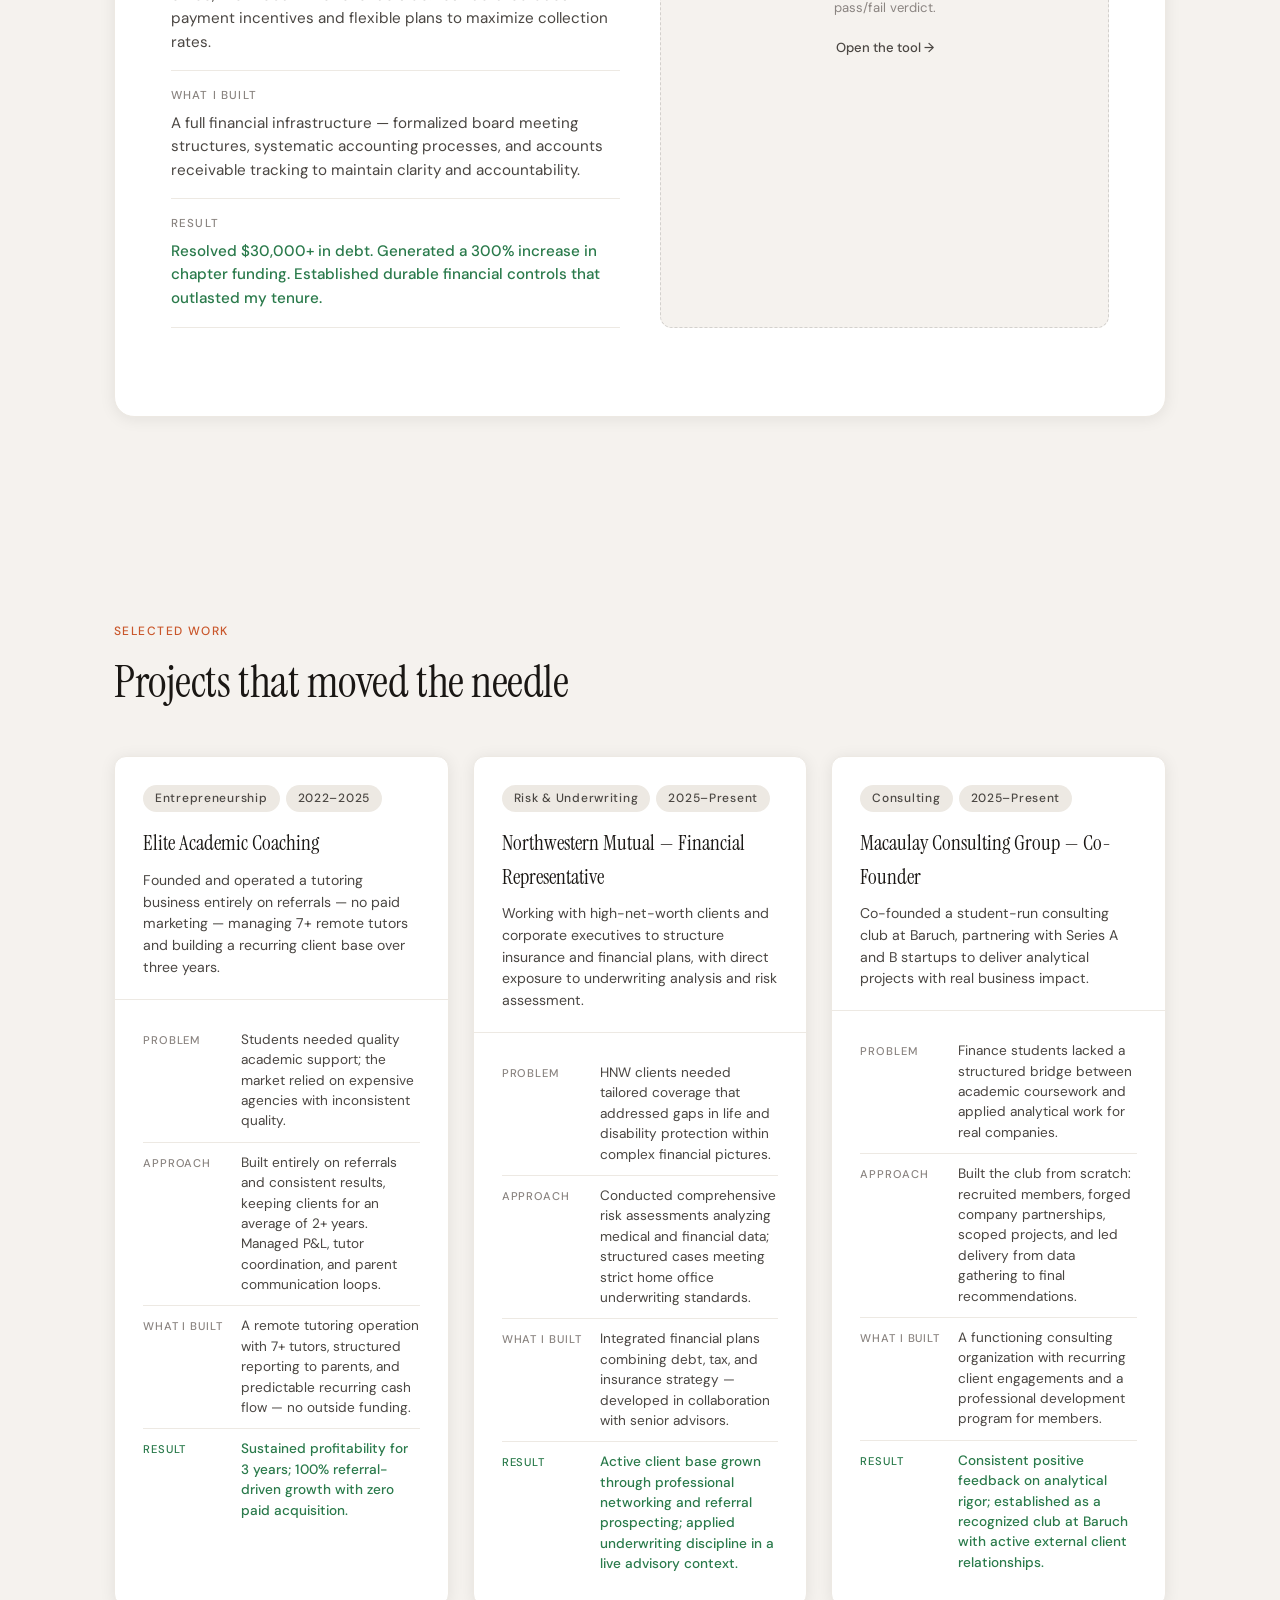
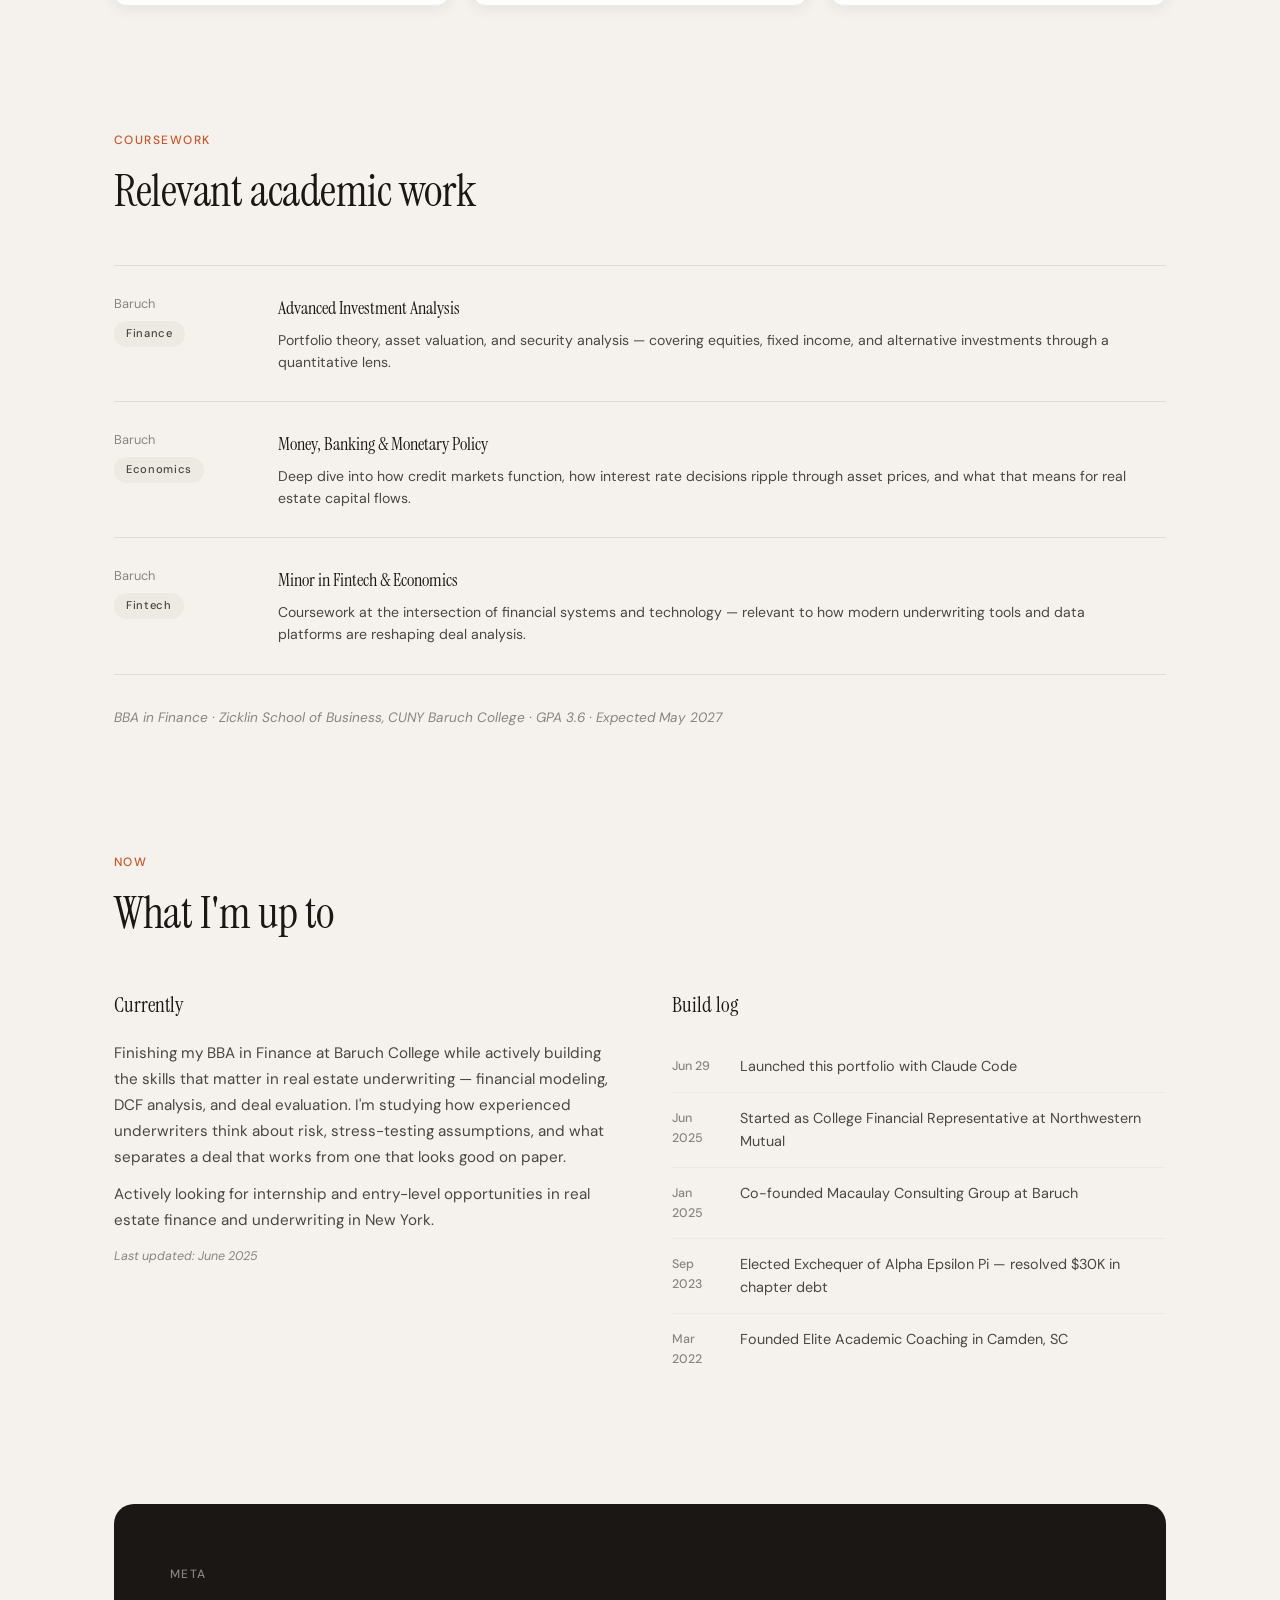
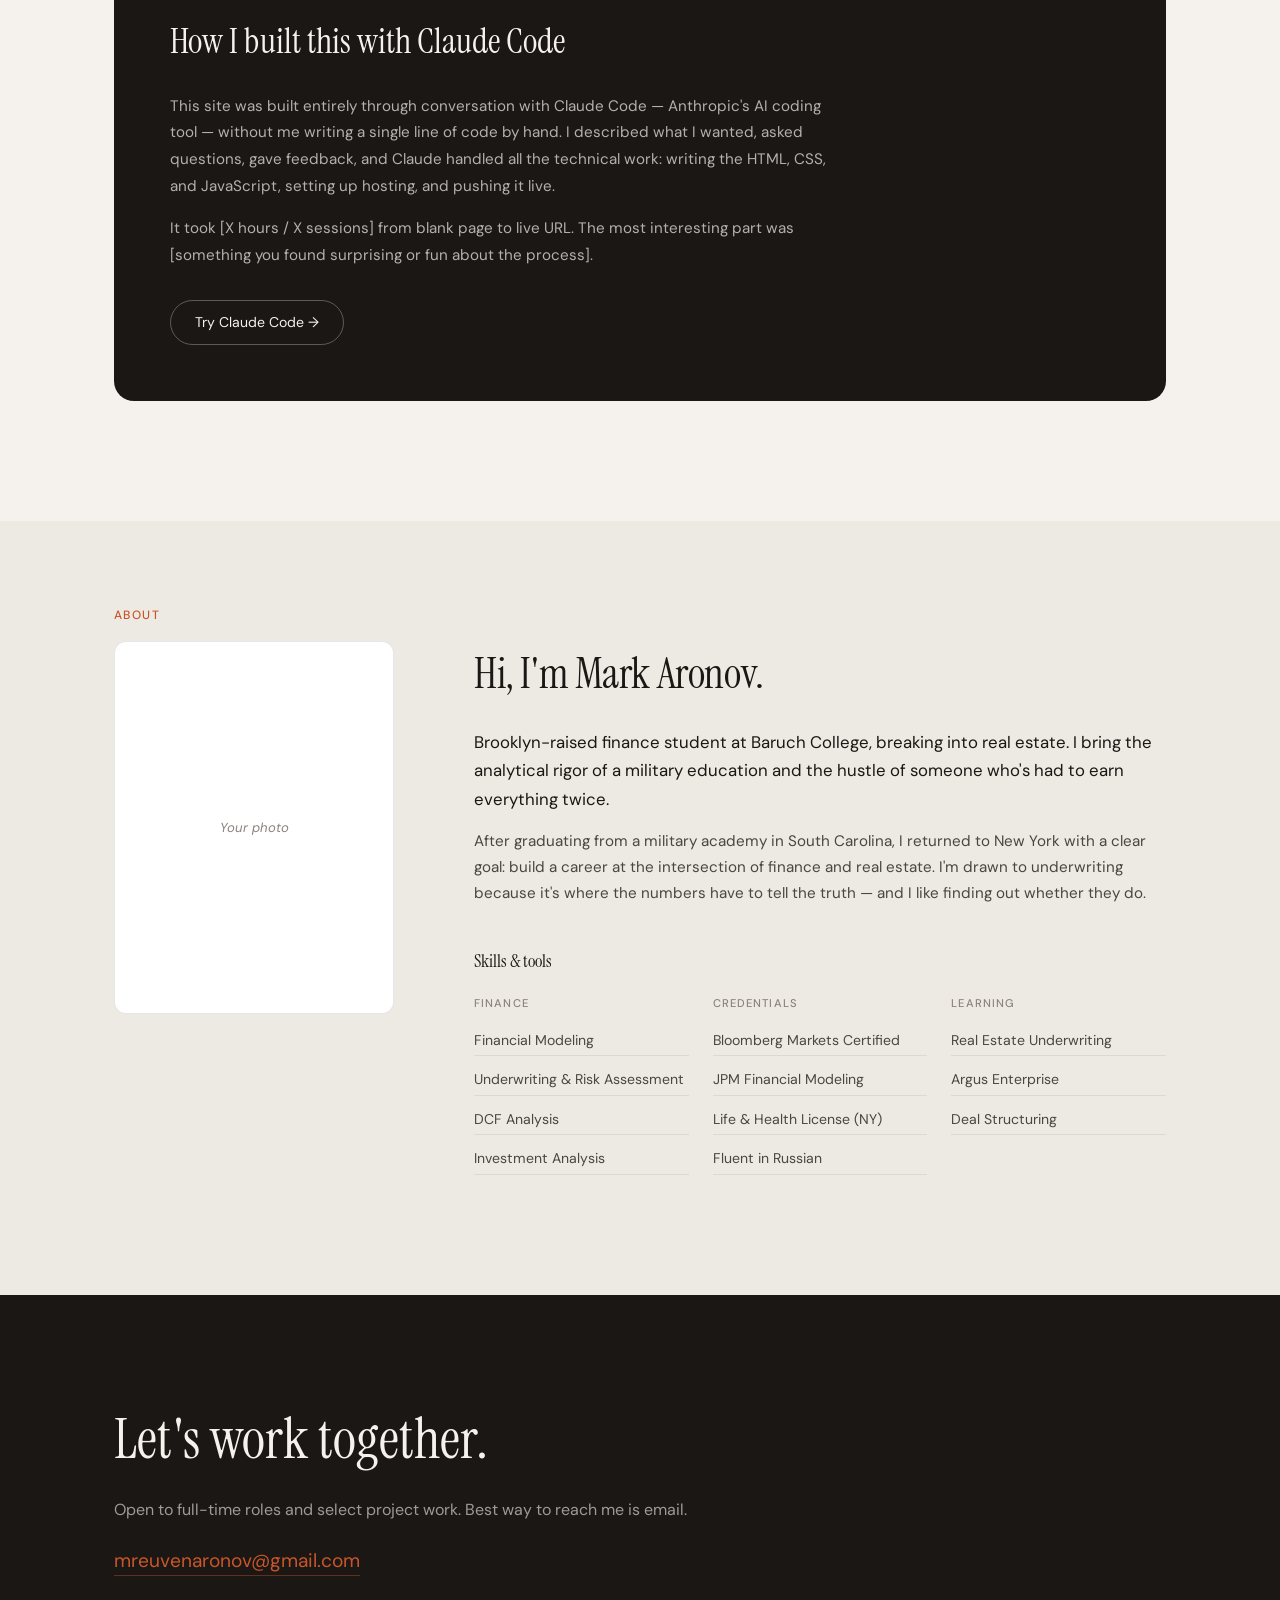
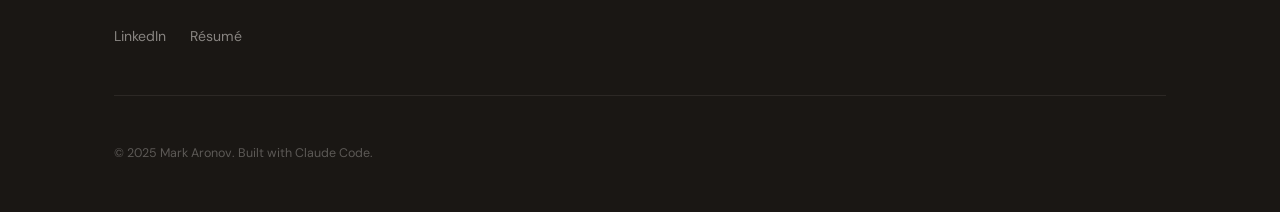
==== commit fda1caf5: "Add standalone real estate deal screener tool Full underwriting calculator with live inputs for acqu" ====
--- a/index.html
+++ b/index.html
@@ -19,6 +19,7 @@
       <li><a href="#coursework">Coursework</a></li>
       <li><a href="#now">Now</a></li>
       <li><a href="#about">About</a></li>
+      <li><a href="screener.html" class="nav-tool">Deal Screener ✦</a></li>
       <li><a href="#contact" class="nav-cta">Say hello</a></li>
     </ul>
     <button class="nav-hamburger" aria-label="Toggle menu">
@@ -97,11 +98,14 @@
             </div>
           </div>
           <div class="featured-interactive" id="featuredInteractive">
-            <div class="interactive-placeholder">
-              <div class="placeholder-icon">✦</div>
-              <p>Interactive element coming soon</p>
-              <span>This space will hold a live underwriting model or financial visualization.</span>
-            </div>
+            <a href="screener.html" class="screener-teaser">
+              <div class="screener-teaser-inner">
+                <div class="screener-teaser-icon">⬡</div>
+                <p class="screener-teaser-title">Live Deal Screener</p>
+                <p class="screener-teaser-desc">Plug in a purchase price, rent, and financing terms — get instant NOI, DSCR, cash-on-cash, IRR, and a pass/fail verdict.</p>
+                <span class="screener-teaser-cta">Open the tool →</span>
+              </div>
+            </a>
           </div>
         </div>
       </div>
--- a/style.css
+++ b/style.css
@@ -85,6 +85,13 @@
 
 .nav-links a:hover { color: var(--ink); background: var(--paper-warm); }
 
+.nav-links a.nav-tool {
+  color: var(--accent);
+  font-weight: 500;
+  border: 1px solid rgba(201,86,42,0.25);
+}
+.nav-links a.nav-tool:hover { background: var(--accent-light); border-color: var(--accent); }
+
 .nav-links a.nav-cta {
   background: var(--ink);
   color: var(--paper);
@@ -348,6 +355,24 @@
   min-height: 280px;
 }
 
+.screener-teaser {
+  display: block;
+  width: 100%;
+  height: 100%;
+  text-decoration: none;
+  padding: 40px;
+  text-align: center;
+  transition: background 0.2s;
+}
+.screener-teaser:hover { background: var(--accent-light); }
+.screener-teaser:hover .screener-teaser-cta { color: var(--accent); letter-spacing: 0.04em; }
+
+.screener-teaser-inner { display: flex; flex-direction: column; align-items: center; gap: 10px; }
+.screener-teaser-icon { font-size: 2.2rem; color: var(--accent); opacity: 0.7; }
+.screener-teaser-title { font-family: var(--font-serif); font-size: 1.15rem; color: var(--ink); }
+.screener-teaser-desc { font-size: 0.82rem; color: var(--ink-muted); line-height: 1.55; max-width: 240px; }
+.screener-teaser-cta { font-size: 0.82rem; font-weight: 500; color: var(--ink-soft); margin-top: 8px; transition: all 0.2s; }
+
 .interactive-placeholder {
   text-align: center;
   padding: 40px;
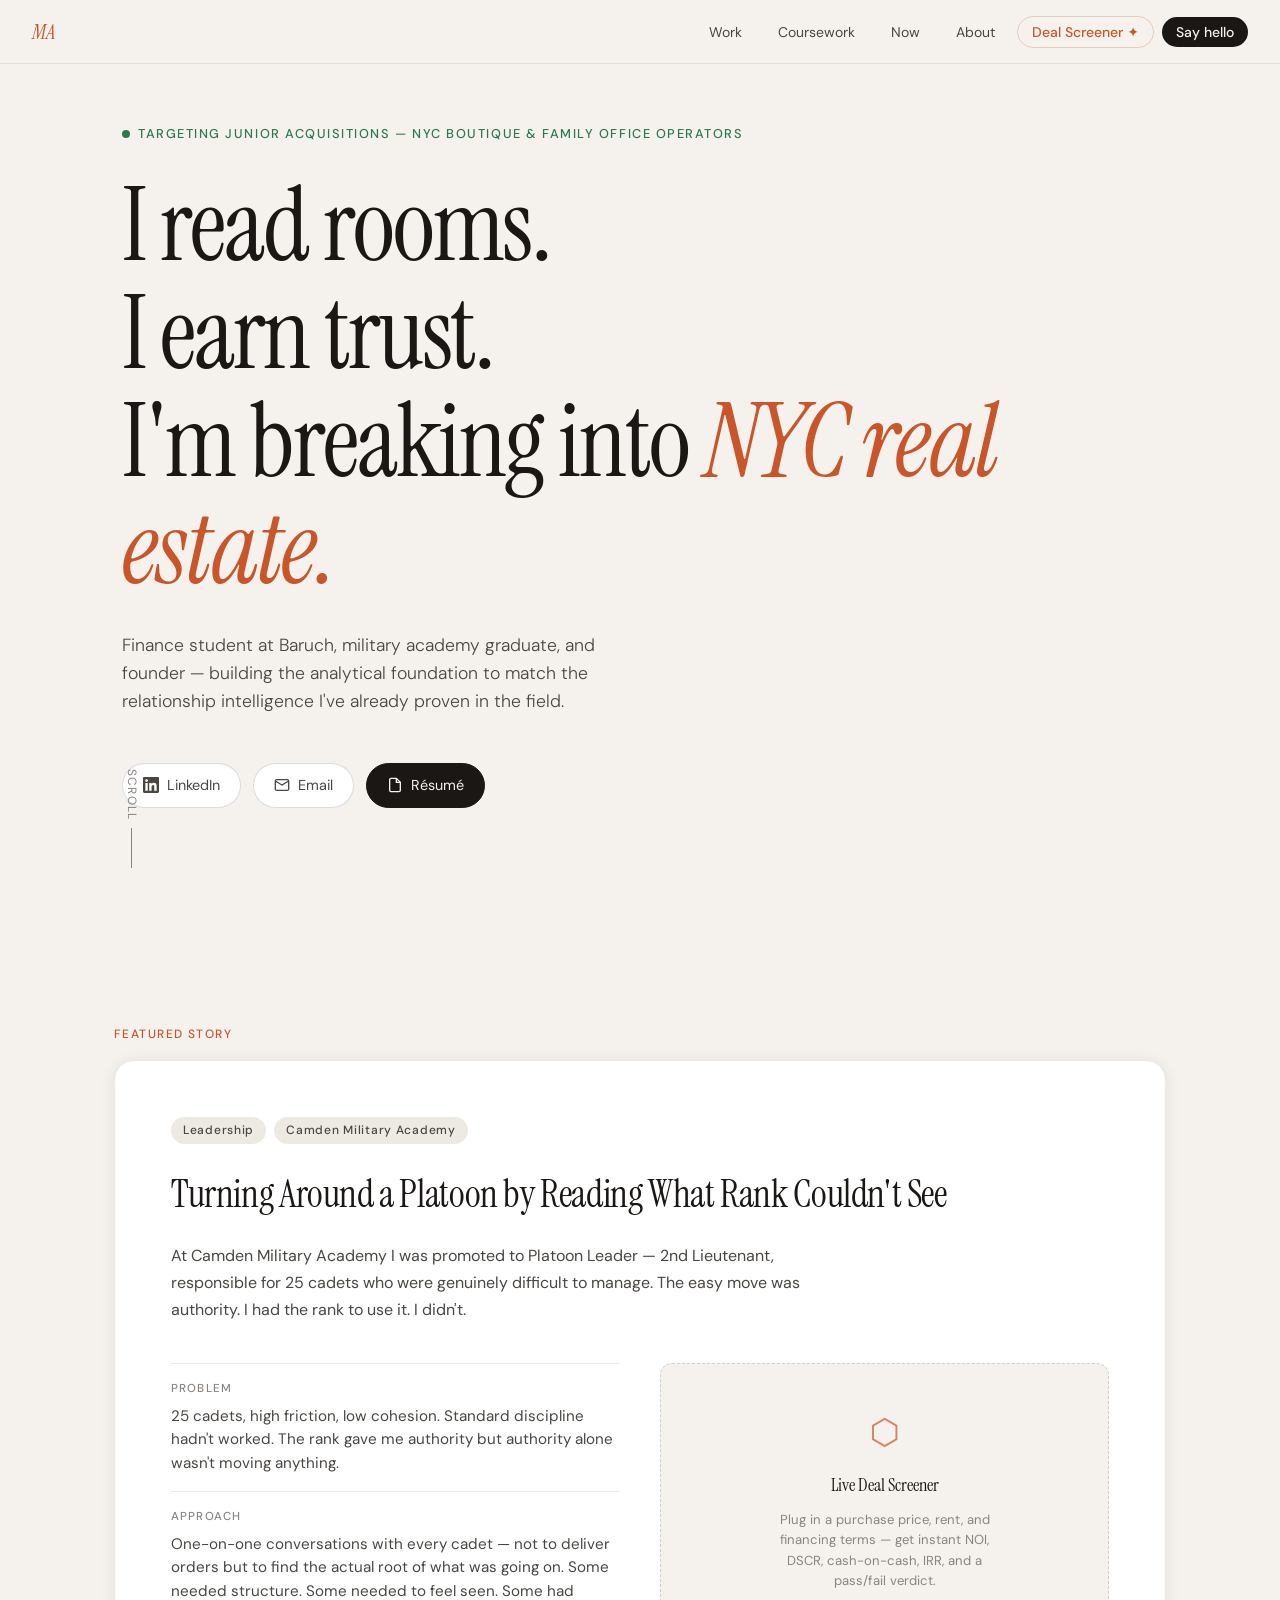
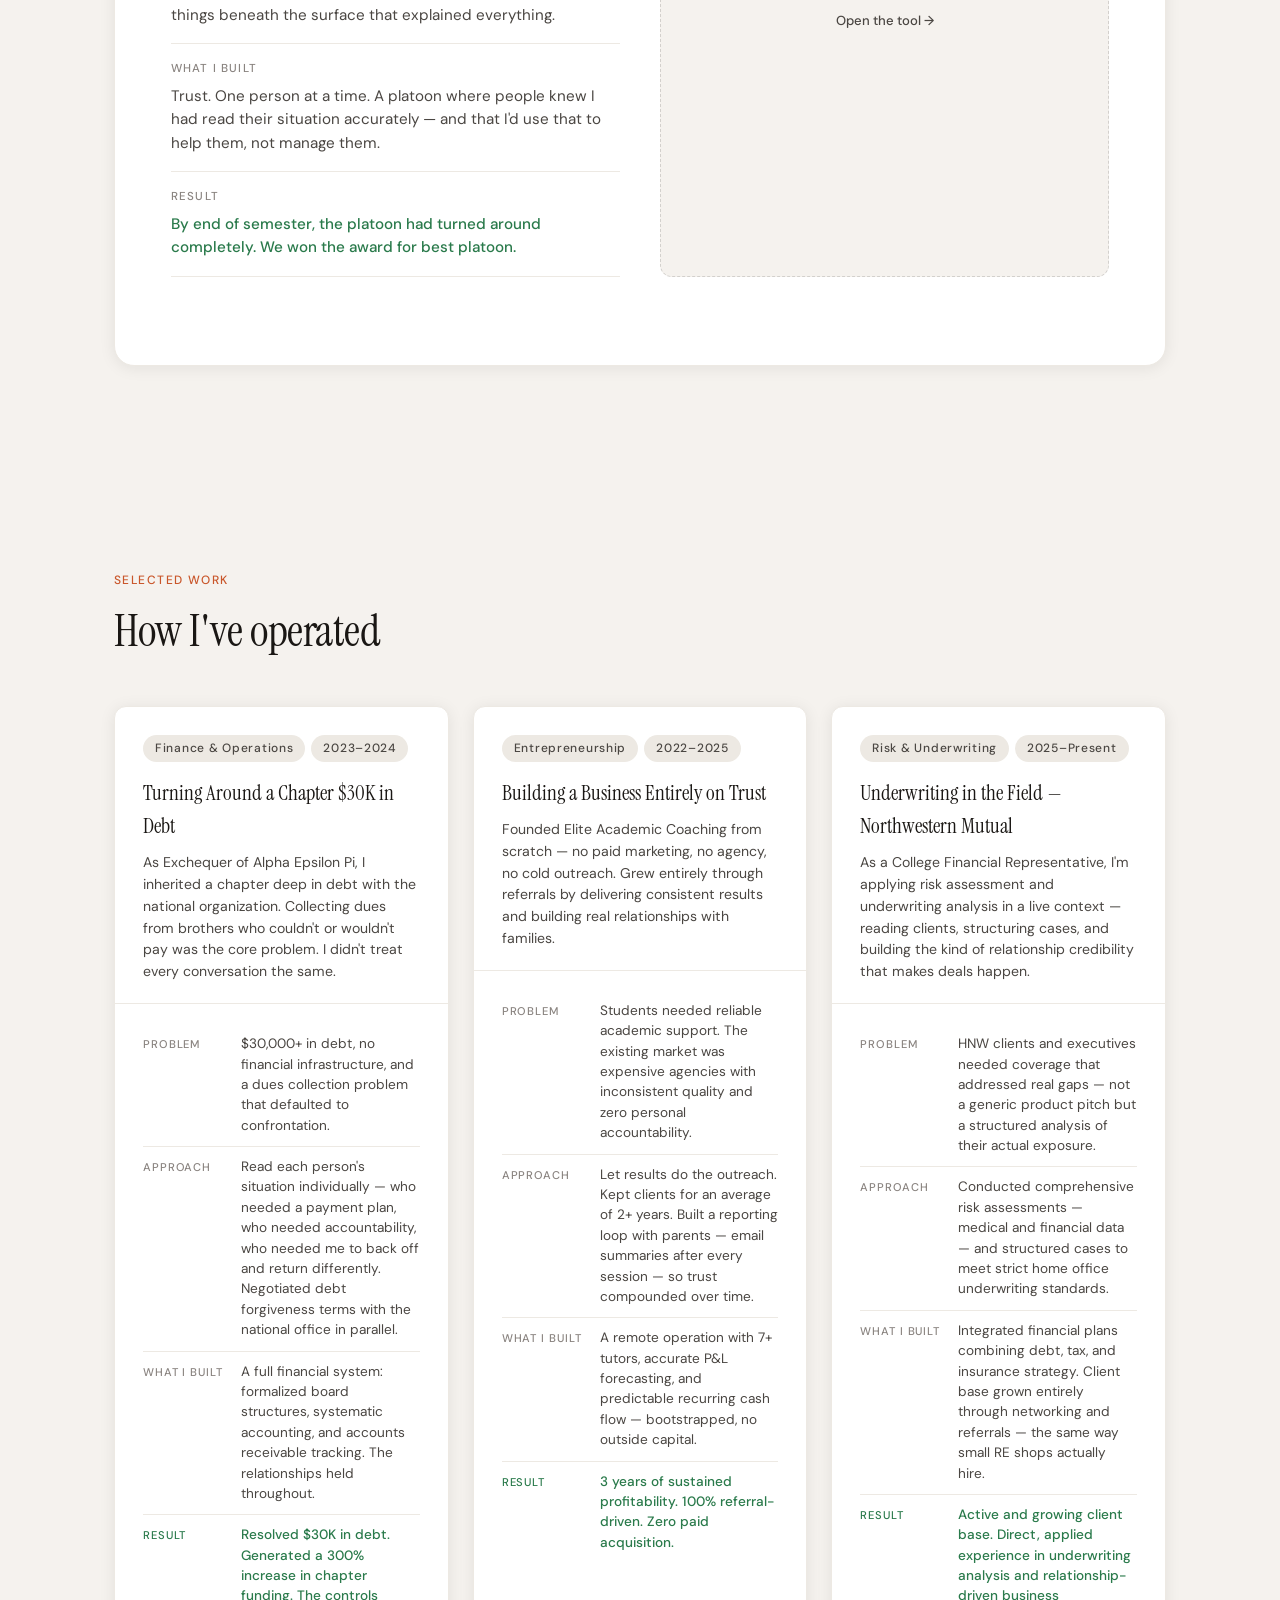
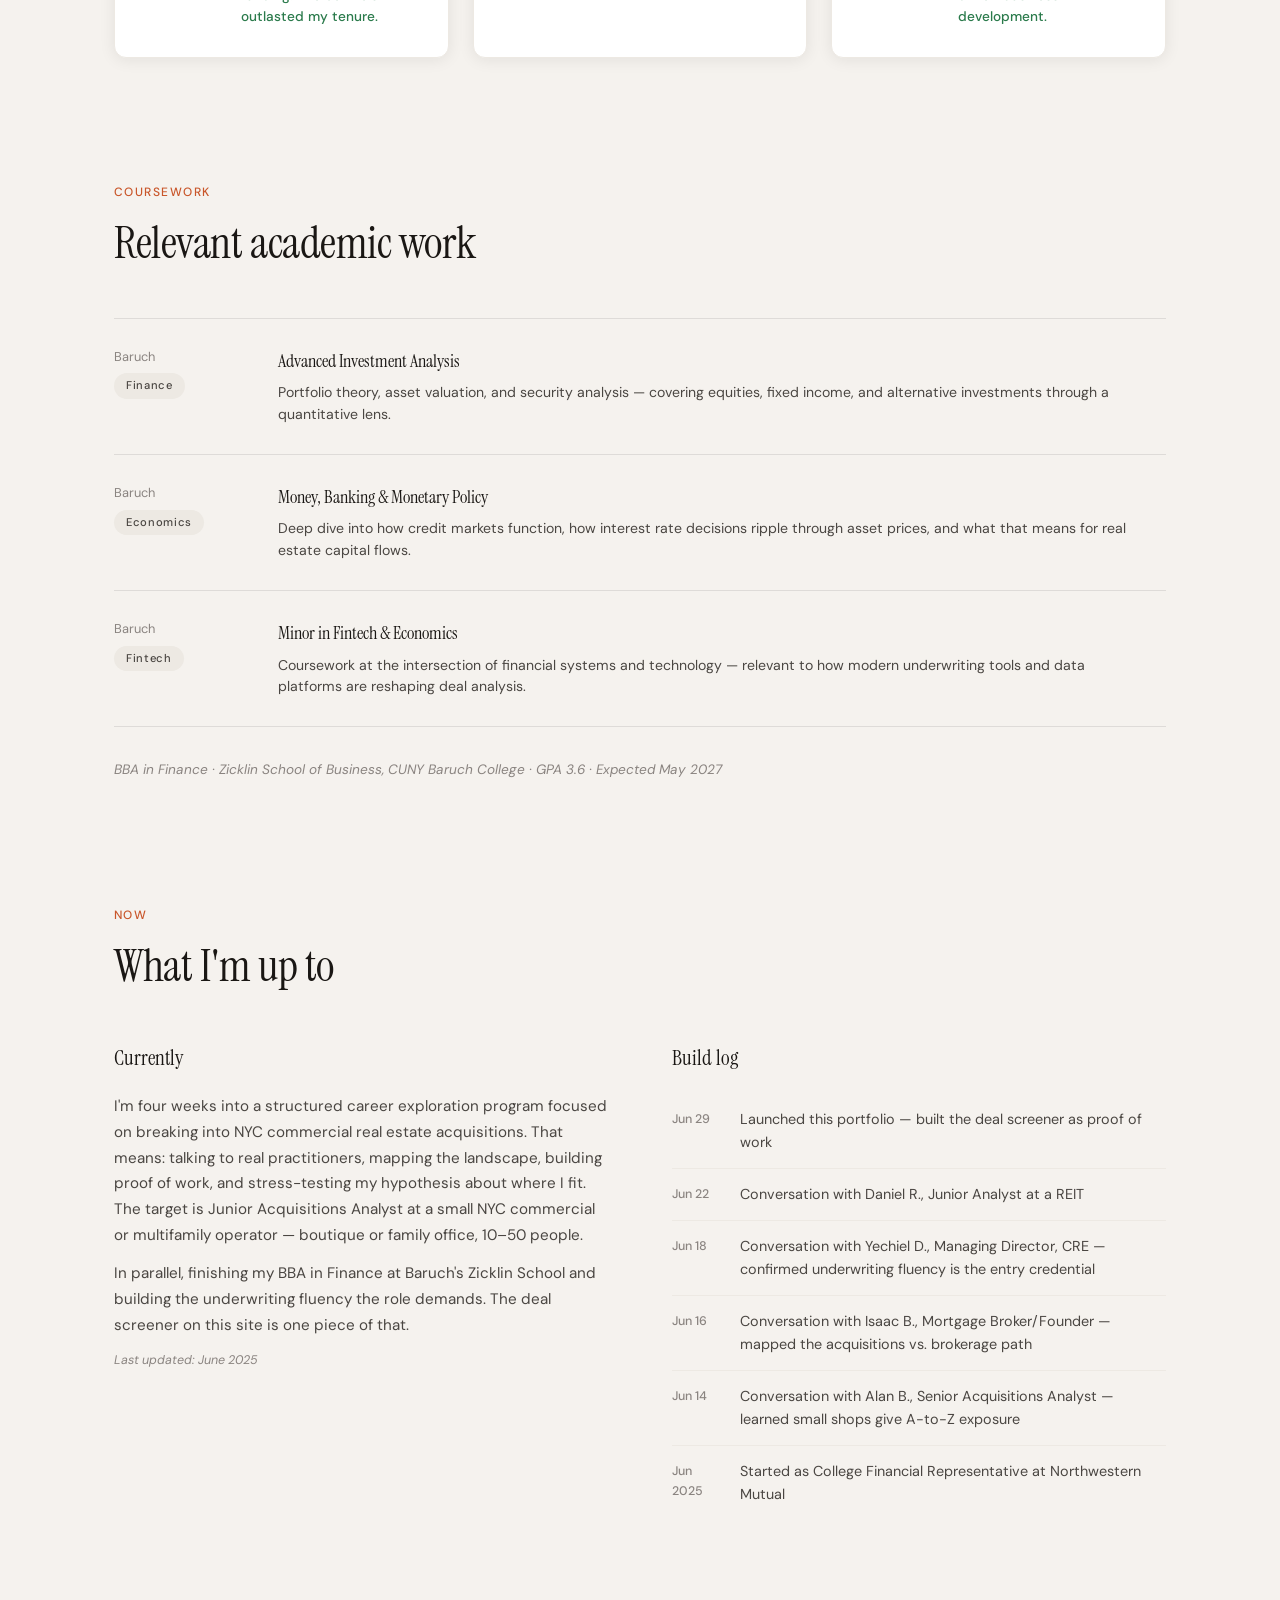
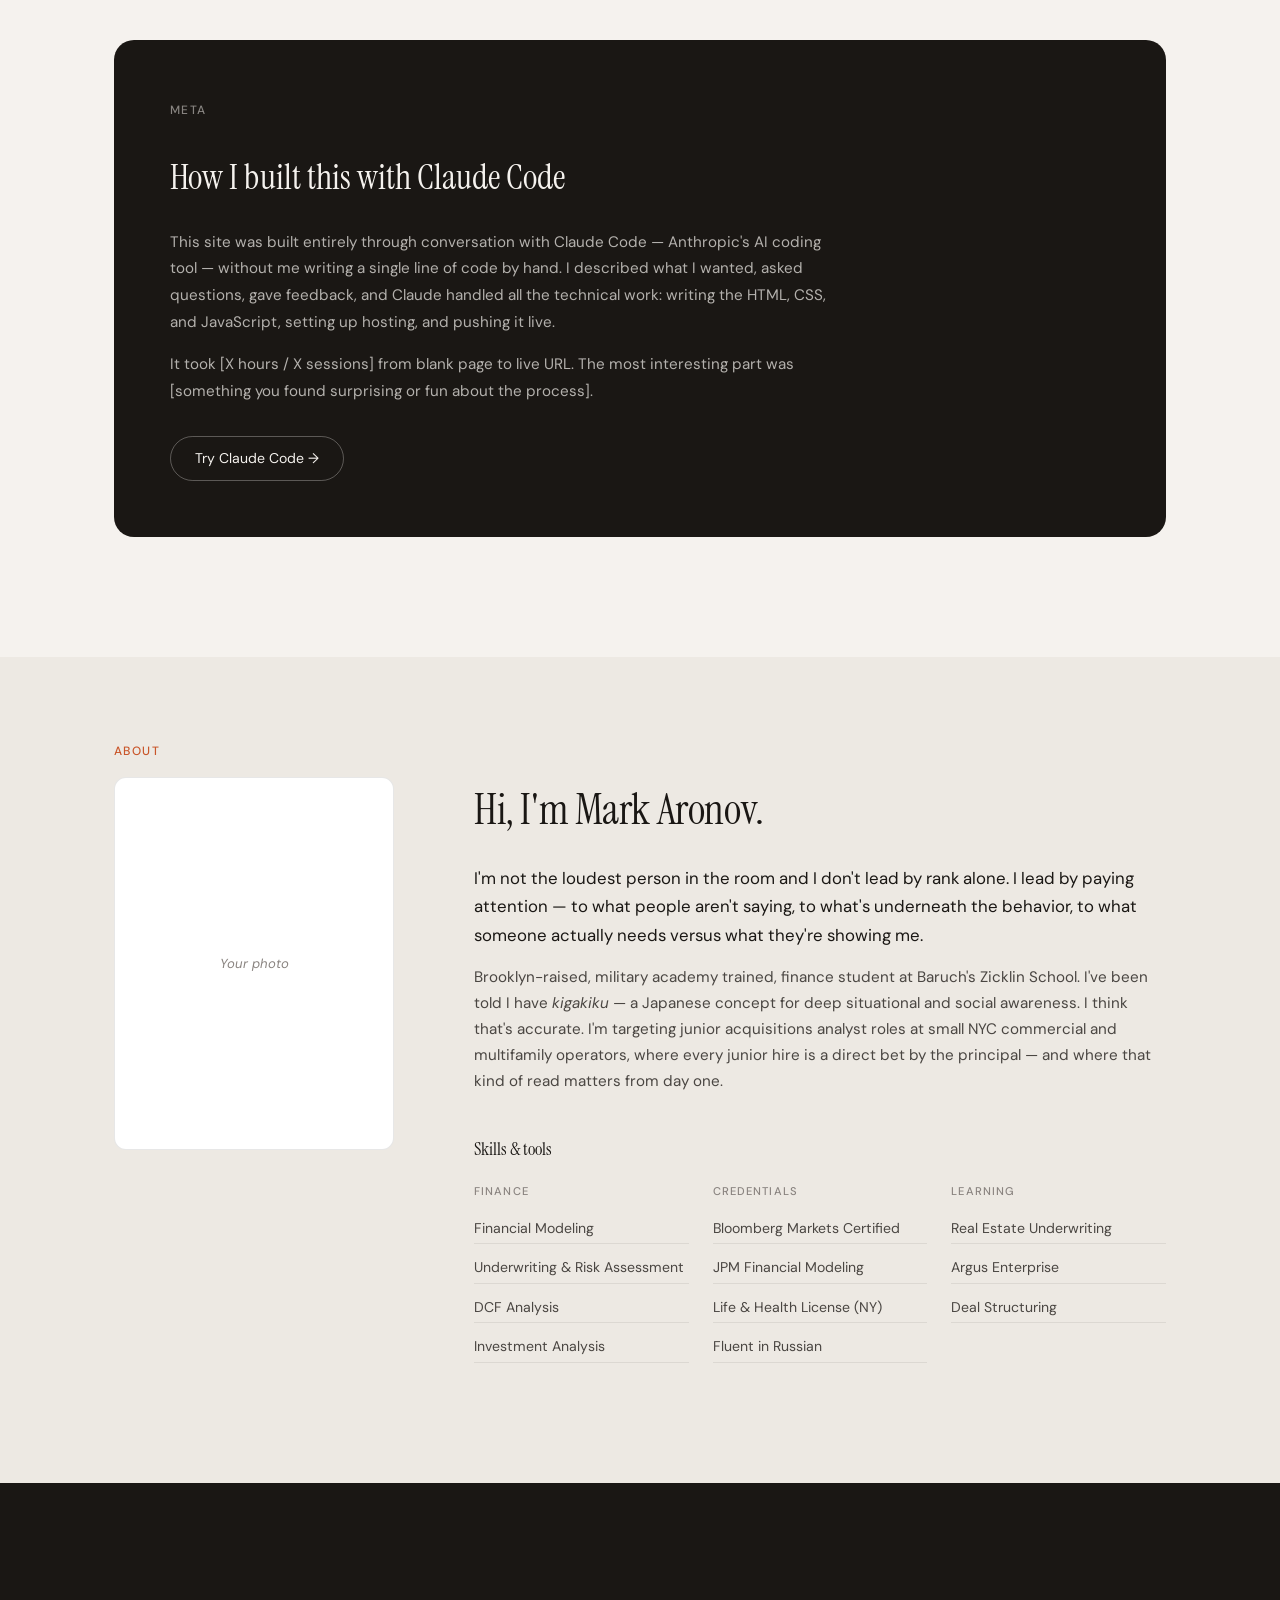
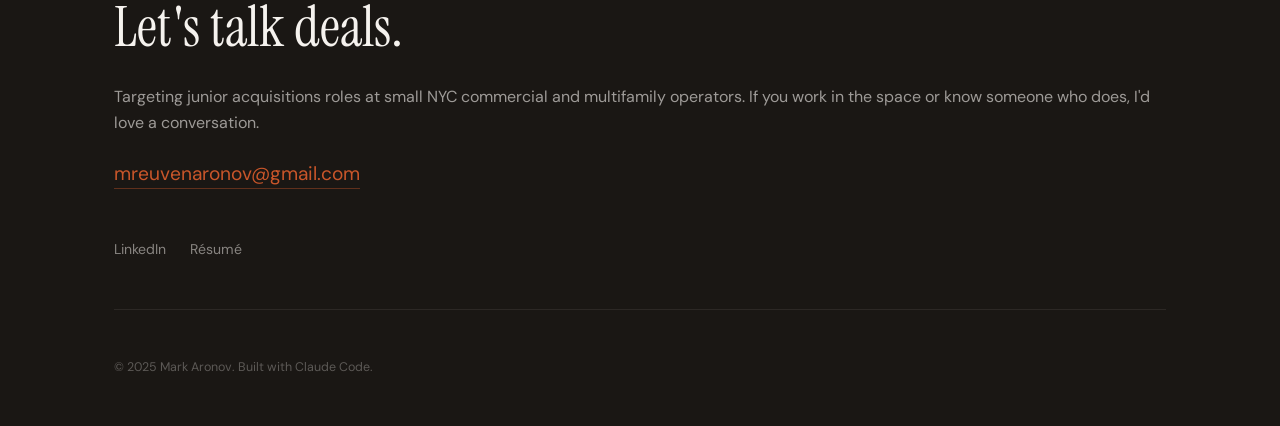
==== commit 18d61af2: "Rebuild site around Module 1-3 career exploration work Hero: rewritten around spike (reading people," ====
--- a/index.html
+++ b/index.html
@@ -3,7 +3,7 @@
 <head>
   <meta charset="UTF-8" />
   <meta name="viewport" content="width=device-width, initial-scale=1.0" />
-  <title>Mark Aronov — Real Estate Underwriter</title>
+  <title>Mark Aronov — Breaking into NYC CRE</title>
   <link rel="stylesheet" href="style.css" />
   <link rel="preconnect" href="https://fonts.googleapis.com" />
   <link rel="preconnect" href="https://fonts.gstatic.com" crossorigin />
@@ -38,14 +38,14 @@
   <!-- HERO -->
   <section id="hero">
     <div class="hero-inner">
-      <p class="hero-eyebrow">Available for new opportunities</p>
+      <p class="hero-eyebrow">Targeting Junior Acquisitions — NYC boutique &amp; family office operators</p>
       <h1 class="hero-headline">
-        I underwrite real estate<br />
-        deals that <em>actually</em><br />
-        pencil.
+        I read rooms.<br />
+        I earn trust.<br />
+        I'm breaking into <em>NYC real estate.</em>
       </h1>
       <p class="hero-sub">
-        Real estate underwriter who digs into the numbers, stress-tests assumptions, and helps investors make confident decisions on complex deals.
+        Finance student at Baruch, military academy graduate, and founder — building the analytical foundation to match the relationship intelligence I've already proven in the field.
       </p>
       <div class="hero-links">
         <a href="https://www.linkedin.com/in/mark-r-aronov/" target="_blank" class="hero-link">
@@ -68,33 +68,33 @@
   <!-- FEATURED PROJECT -->
   <section id="featured">
     <div class="container">
-      <span class="section-label">Featured project</span>
+      <span class="section-label">Featured story</span>
       <div class="featured-card">
         <div class="featured-meta">
-          <span class="featured-tag">Finance &amp; Operations</span>
-          <span class="featured-tag">2023–2024</span>
-        </div>
-        <h2 class="featured-title">Restructuring Alpha Epsilon Pi's Finances from the Ground Up</h2>
+          <span class="featured-tag">Leadership</span>
+          <span class="featured-tag">Camden Military Academy</span>
+        </div>
+        <h2 class="featured-title">Turning Around a Platoon by Reading What Rank Couldn't See</h2>
         <p class="featured-desc">
-          When I took over as Exchequer of my fraternity chapter, it was carrying over $30,000 in debt with no clear financial infrastructure. I treated it like a turnaround — negotiated with the national office, redesigned the dues system, and built controls that made the chapter financially self-sustaining.
+          At Camden Military Academy I was promoted to Platoon Leader — 2nd Lieutenant, responsible for 25 cadets who were genuinely difficult to manage. The easy move was authority. I had the rank to use it. I didn't.
         </p>
         <div class="featured-pairbox">
           <div class="featured-details">
             <div class="detail-row">
               <span class="detail-label">Problem</span>
-              <p>The chapter had accumulated $30,000+ in debt and lacked any formal financial system — no structured dues collection, no board accountability, no forecasting.</p>
+              <p>25 cadets, high friction, low cohesion. Standard discipline hadn't worked. The rank gave me authority but authority alone wasn't moving anything.</p>
             </div>
             <div class="detail-row">
               <span class="detail-label">Approach</span>
-              <p>Negotiated debt forgiveness terms directly with the national office, then rebuilt the revenue side: restructured dues with payment incentives and flexible plans to maximize collection rates.</p>
+              <p>One-on-one conversations with every cadet — not to deliver orders but to find the actual root of what was going on. Some needed structure. Some needed to feel seen. Some had things beneath the surface that explained everything.</p>
             </div>
             <div class="detail-row">
               <span class="detail-label">What I built</span>
-              <p>A full financial infrastructure — formalized board meeting structures, systematic accounting processes, and accounts receivable tracking to maintain clarity and accountability.</p>
+              <p>Trust. One person at a time. A platoon where people knew I had read their situation accurately — and that I'd use that to help them, not manage them.</p>
             </div>
             <div class="detail-row">
               <span class="detail-label">Result</span>
-              <p class="result-text">Resolved $30,000+ in debt. Generated a 300% increase in chapter funding. Established durable financial controls that outlasted my tenure.</p>
+              <p class="result-text">By end of semester, the platoon had turned around completely. We won the award for best platoon.</p>
             </div>
           </div>
           <div class="featured-interactive" id="featuredInteractive">
@@ -116,8 +116,25 @@
   <section id="work">
     <div class="container">
       <span class="section-label">Selected work</span>
-      <h2 class="section-title">Projects that moved the needle</h2>
+      <h2 class="section-title">How I've operated</h2>
       <div class="work-grid">
+
+        <article class="work-card">
+          <div class="work-card-header">
+            <div class="work-tags">
+              <span class="work-tag">Finance &amp; Operations</span>
+              <span class="work-tag">2023–2024</span>
+            </div>
+            <h3>Turning Around a Chapter $30K in Debt</h3>
+            <p class="work-summary">As Exchequer of Alpha Epsilon Pi, I inherited a chapter deep in debt with the national organization. Collecting dues from brothers who couldn't or wouldn't pay was the core problem. I didn't treat every conversation the same.</p>
+          </div>
+          <div class="work-card-body">
+            <div class="work-row"><span>Problem</span><p>$30,000+ in debt, no financial infrastructure, and a dues collection problem that defaulted to confrontation.</p></div>
+            <div class="work-row"><span>Approach</span><p>Read each person's situation individually — who needed a payment plan, who needed accountability, who needed me to back off and return differently. Negotiated debt forgiveness terms with the national office in parallel.</p></div>
+            <div class="work-row"><span>What I built</span><p>A full financial system: formalized board structures, systematic accounting, and accounts receivable tracking. The relationships held throughout.</p></div>
+            <div class="work-row work-row--result"><span>Result</span><p>Resolved $30K in debt. Generated a 300% increase in chapter funding. The controls outlasted my tenure.</p></div>
+          </div>
+        </article>
 
         <article class="work-card">
           <div class="work-card-header">
@@ -125,14 +142,14 @@
               <span class="work-tag">Entrepreneurship</span>
               <span class="work-tag">2022–2025</span>
             </div>
-            <h3>Elite Academic Coaching</h3>
-            <p class="work-summary">Founded and operated a tutoring business entirely on referrals — no paid marketing — managing 7+ remote tutors and building a recurring client base over three years.</p>
+            <h3>Building a Business Entirely on Trust</h3>
+            <p class="work-summary">Founded Elite Academic Coaching from scratch — no paid marketing, no agency, no cold outreach. Grew entirely through referrals by delivering consistent results and building real relationships with families.</p>
           </div>
           <div class="work-card-body">
-            <div class="work-row"><span>Problem</span><p>Students needed quality academic support; the market relied on expensive agencies with inconsistent quality.</p></div>
-            <div class="work-row"><span>Approach</span><p>Built entirely on referrals and consistent results, keeping clients for an average of 2+ years. Managed P&amp;L, tutor coordination, and parent communication loops.</p></div>
-            <div class="work-row"><span>What I built</span><p>A remote tutoring operation with 7+ tutors, structured reporting to parents, and predictable recurring cash flow — no outside funding.</p></div>
-            <div class="work-row work-row--result"><span>Result</span><p>Sustained profitability for 3 years; 100% referral-driven growth with zero paid acquisition.</p></div>
+            <div class="work-row"><span>Problem</span><p>Students needed reliable academic support. The existing market was expensive agencies with inconsistent quality and zero personal accountability.</p></div>
+            <div class="work-row"><span>Approach</span><p>Let results do the outreach. Kept clients for an average of 2+ years. Built a reporting loop with parents — email summaries after every session — so trust compounded over time.</p></div>
+            <div class="work-row"><span>What I built</span><p>A remote operation with 7+ tutors, accurate P&amp;L forecasting, and predictable recurring cash flow — bootstrapped, no outside capital.</p></div>
+            <div class="work-row work-row--result"><span>Result</span><p>3 years of sustained profitability. 100% referral-driven. Zero paid acquisition.</p></div>
           </div>
         </article>
 
@@ -142,31 +159,14 @@
               <span class="work-tag">Risk &amp; Underwriting</span>
               <span class="work-tag">2025–Present</span>
             </div>
-            <h3>Northwestern Mutual — Financial Representative</h3>
-            <p class="work-summary">Working with high-net-worth clients and corporate executives to structure insurance and financial plans, with direct exposure to underwriting analysis and risk assessment.</p>
+            <h3>Underwriting in the Field — Northwestern Mutual</h3>
+            <p class="work-summary">As a College Financial Representative, I'm applying risk assessment and underwriting analysis in a live context — reading clients, structuring cases, and building the kind of relationship credibility that makes deals happen.</p>
           </div>
           <div class="work-card-body">
-            <div class="work-row"><span>Problem</span><p>HNW clients needed tailored coverage that addressed gaps in life and disability protection within complex financial pictures.</p></div>
-            <div class="work-row"><span>Approach</span><p>Conducted comprehensive risk assessments analyzing medical and financial data; structured cases meeting strict home office underwriting standards.</p></div>
-            <div class="work-row"><span>What I built</span><p>Integrated financial plans combining debt, tax, and insurance strategy — developed in collaboration with senior advisors.</p></div>
-            <div class="work-row work-row--result"><span>Result</span><p>Active client base grown through professional networking and referral prospecting; applied underwriting discipline in a live advisory context.</p></div>
-          </div>
-        </article>
-
-        <article class="work-card">
-          <div class="work-card-header">
-            <div class="work-tags">
-              <span class="work-tag">Consulting</span>
-              <span class="work-tag">2025–Present</span>
-            </div>
-            <h3>Macaulay Consulting Group — Co-Founder</h3>
-            <p class="work-summary">Co-founded a student-run consulting club at Baruch, partnering with Series A and B startups to deliver analytical projects with real business impact.</p>
-          </div>
-          <div class="work-card-body">
-            <div class="work-row"><span>Problem</span><p>Finance students lacked a structured bridge between academic coursework and applied analytical work for real companies.</p></div>
-            <div class="work-row"><span>Approach</span><p>Built the club from scratch: recruited members, forged company partnerships, scoped projects, and led delivery from data gathering to final recommendations.</p></div>
-            <div class="work-row"><span>What I built</span><p>A functioning consulting organization with recurring client engagements and a professional development program for members.</p></div>
-            <div class="work-row work-row--result"><span>Result</span><p>Consistent positive feedback on analytical rigor; established as a recognized club at Baruch with active external client relationships.</p></div>
+            <div class="work-row"><span>Problem</span><p>HNW clients and executives needed coverage that addressed real gaps — not a generic product pitch but a structured analysis of their actual exposure.</p></div>
+            <div class="work-row"><span>Approach</span><p>Conducted comprehensive risk assessments — medical and financial data — and structured cases to meet strict home office underwriting standards.</p></div>
+            <div class="work-row"><span>What I built</span><p>Integrated financial plans combining debt, tax, and insurance strategy. Client base grown entirely through networking and referrals — the same way small RE shops actually hire.</p></div>
+            <div class="work-row work-row--result"><span>Result</span><p>Active and growing client base. Direct, applied experience in underwriting analysis and relationship-driven business development.</p></div>
           </div>
         </article>
 
@@ -227,8 +227,8 @@
       <div class="now-grid">
         <div class="now-current">
           <h3>Currently</h3>
-          <p>Finishing my BBA in Finance at Baruch College while actively building the skills that matter in real estate underwriting — financial modeling, DCF analysis, and deal evaluation. I'm studying how experienced underwriters think about risk, stress-testing assumptions, and what separates a deal that works from one that looks good on paper.</p>
-          <p>Actively looking for internship and entry-level opportunities in real estate finance and underwriting in New York.</p>
+          <p>I'm four weeks into a structured career exploration program focused on breaking into NYC commercial real estate acquisitions. That means: talking to real practitioners, mapping the landscape, building proof of work, and stress-testing my hypothesis about where I fit. The target is Junior Acquisitions Analyst at a small NYC commercial or multifamily operator — boutique or family office, 10–50 people.</p>
+          <p>In parallel, finishing my BBA in Finance at Baruch's Zicklin School and building the underwriting fluency the role demands. The deal screener on this site is one piece of that.</p>
           <p class="now-updated">Last updated: June 2025</p>
         </div>
         <div class="now-log">
@@ -236,23 +236,27 @@
           <ul class="log-list">
             <li>
               <span class="log-date">Jun 29</span>
-              <span class="log-text">Launched this portfolio with Claude Code</span>
+              <span class="log-text">Launched this portfolio — built the deal screener as proof of work</span>
+            </li>
+            <li>
+              <span class="log-date">Jun 22</span>
+              <span class="log-text">Conversation with Daniel R., Junior Analyst at a REIT</span>
+            </li>
+            <li>
+              <span class="log-date">Jun 18</span>
+              <span class="log-text">Conversation with Yechiel D., Managing Director, CRE — confirmed underwriting fluency is the entry credential</span>
+            </li>
+            <li>
+              <span class="log-date">Jun 16</span>
+              <span class="log-text">Conversation with Isaac B., Mortgage Broker/Founder — mapped the acquisitions vs. brokerage path</span>
+            </li>
+            <li>
+              <span class="log-date">Jun 14</span>
+              <span class="log-text">Conversation with Alan B., Senior Acquisitions Analyst — learned small shops give A-to-Z exposure</span>
             </li>
             <li>
               <span class="log-date">Jun 2025</span>
               <span class="log-text">Started as College Financial Representative at Northwestern Mutual</span>
-            </li>
-            <li>
-              <span class="log-date">Jan 2025</span>
-              <span class="log-text">Co-founded Macaulay Consulting Group at Baruch</span>
-            </li>
-            <li>
-              <span class="log-date">Sep 2023</span>
-              <span class="log-text">Elected Exchequer of Alpha Epsilon Pi — resolved $30K in chapter debt</span>
-            </li>
-            <li>
-              <span class="log-date">Mar 2022</span>
-              <span class="log-text">Founded Elite Academic Coaching in Camden, SC</span>
             </li>
           </ul>
         </div>
@@ -292,10 +296,10 @@
         <div class="about-content">
           <h2>Hi, I'm Mark Aronov.</h2>
           <p class="about-lead">
-            Brooklyn-raised finance student at Baruch College, breaking into real estate. I bring the analytical rigor of a military education and the hustle of someone who's had to earn everything twice.
+            I'm not the loudest person in the room and I don't lead by rank alone. I lead by paying attention — to what people aren't saying, to what's underneath the behavior, to what someone actually needs versus what they're showing me.
           </p>
           <p>
-            After graduating from a military academy in South Carolina, I returned to New York with a clear goal: build a career at the intersection of finance and real estate. I'm drawn to underwriting because it's where the numbers have to tell the truth — and I like finding out whether they do.
+            Brooklyn-raised, military academy trained, finance student at Baruch's Zicklin School. I've been told I have <em>kigakiku</em> — a Japanese concept for deep situational and social awareness. I think that's accurate. I'm targeting junior acquisitions analyst roles at small NYC commercial and multifamily operators, where every junior hire is a direct bet by the principal — and where that kind of read matters from day one.
           </p>
           <div class="skills-block">
             <h3>Skills &amp; tools</h3>
@@ -338,8 +342,8 @@
     <div class="container">
       <div class="footer-inner">
         <div class="footer-cta">
-          <h2>Let's work together.</h2>
-          <p>Open to full-time roles and select project work. Best way to reach me is email.</p>
+          <h2>Let's talk deals.</h2>
+          <p>Targeting junior acquisitions roles at small NYC commercial and multifamily operators. If you work in the space or know someone who does, I'd love a conversation.</p>
           <a href="mailto:mreuvenaronov@gmail.com" class="footer-email">mreuvenaronov@gmail.com</a>
         </div>
         <div class="footer-links">
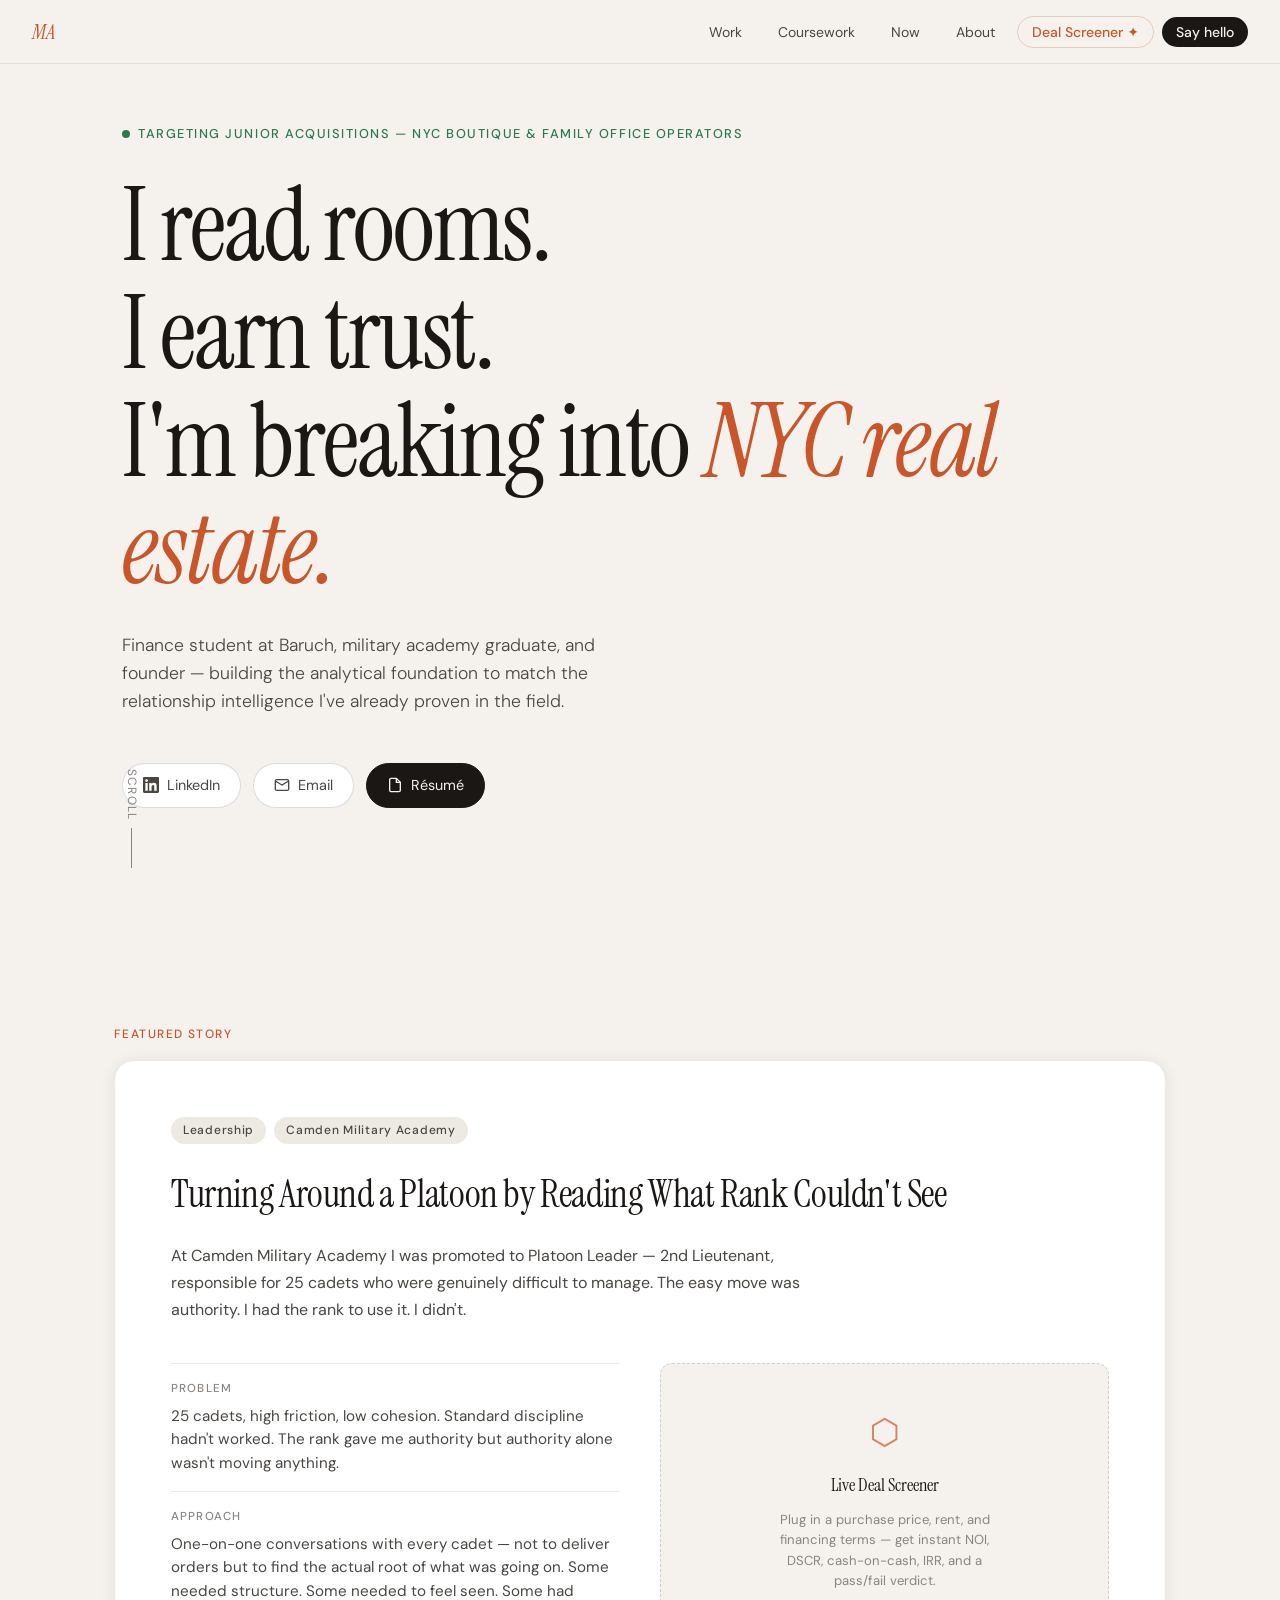
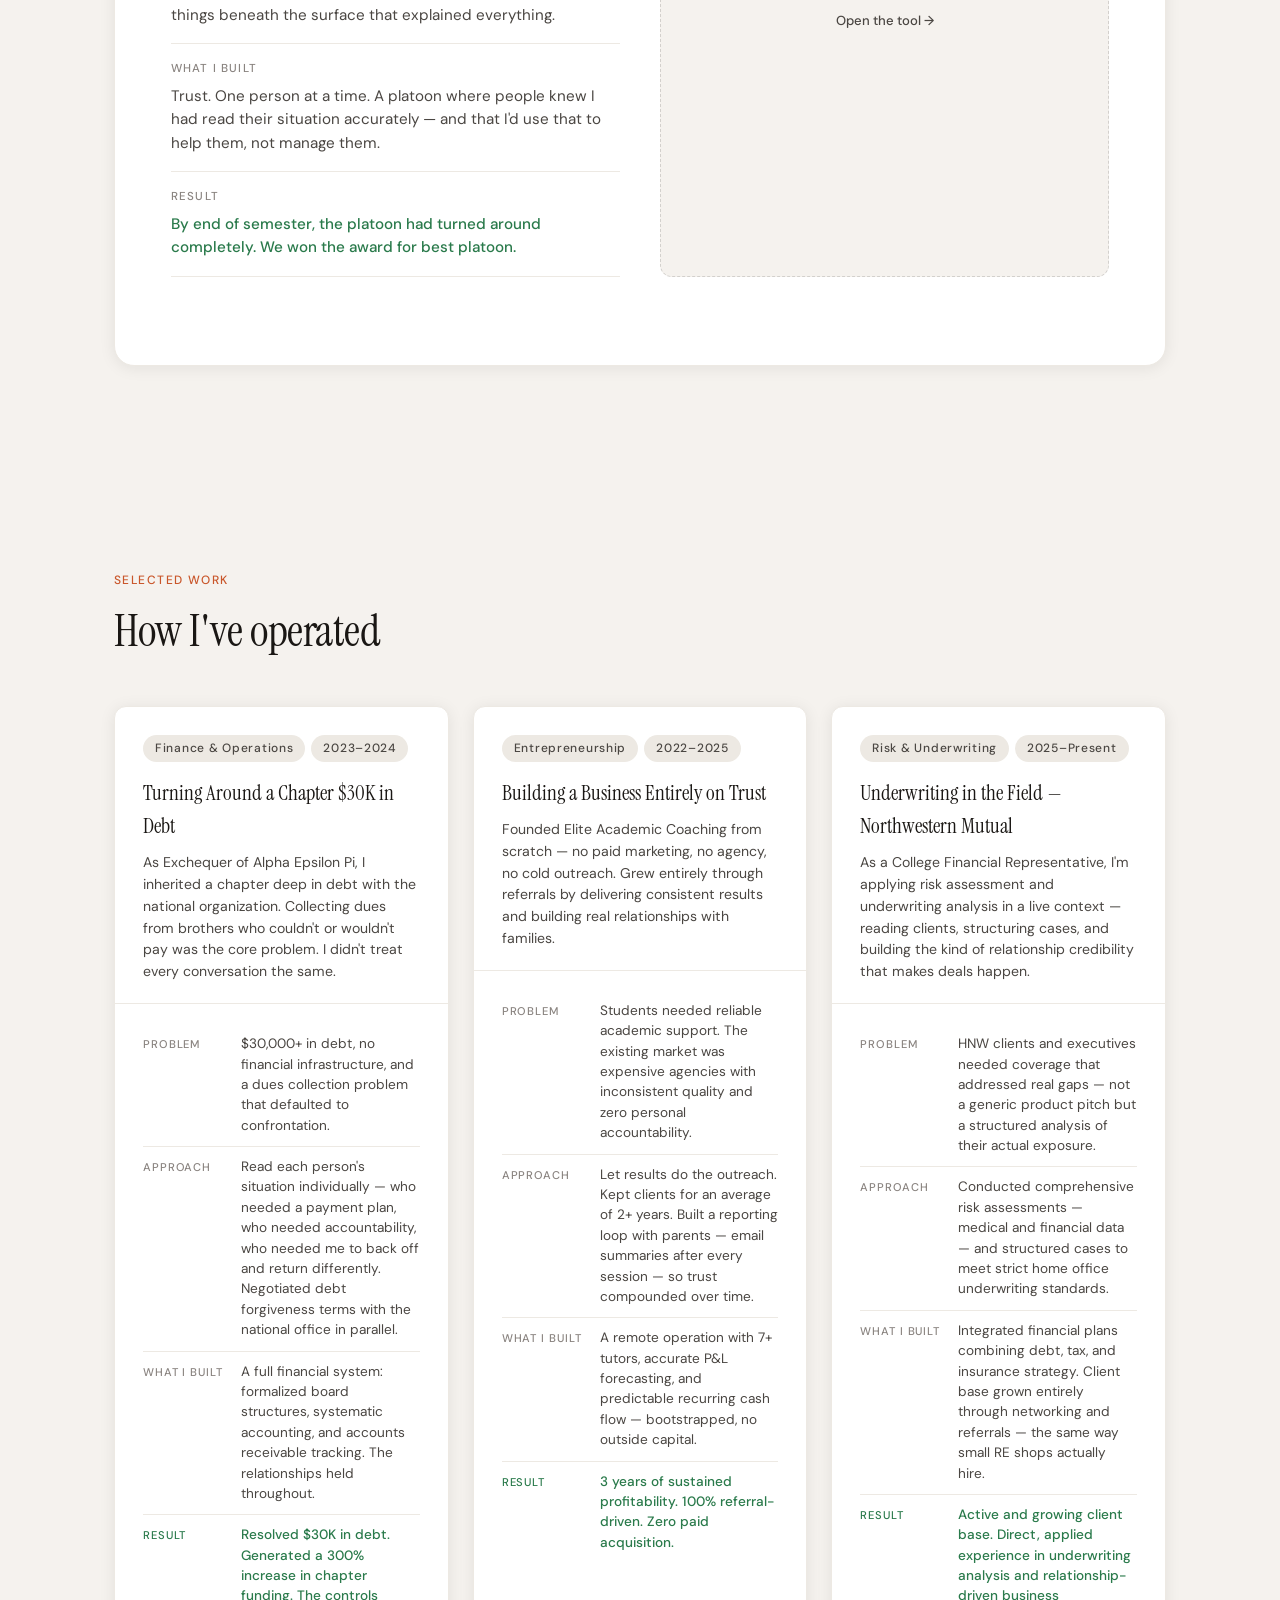
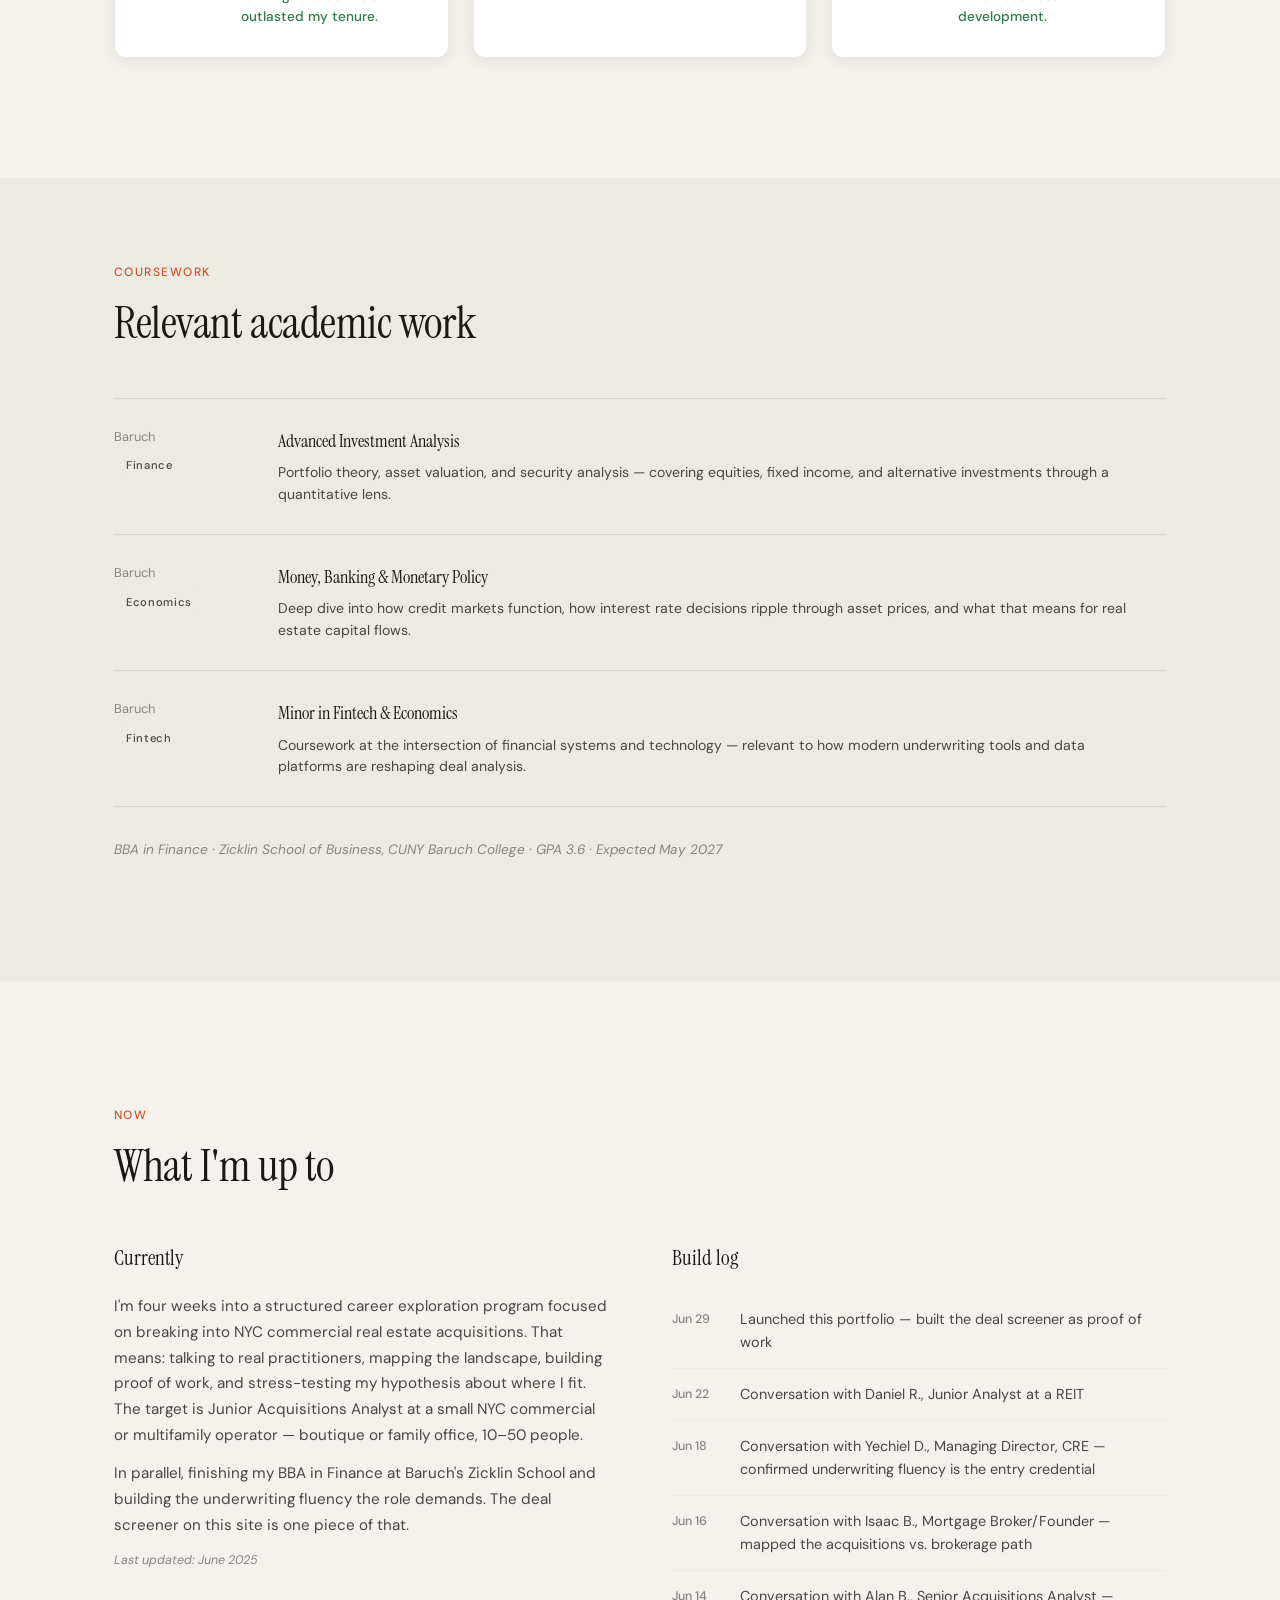
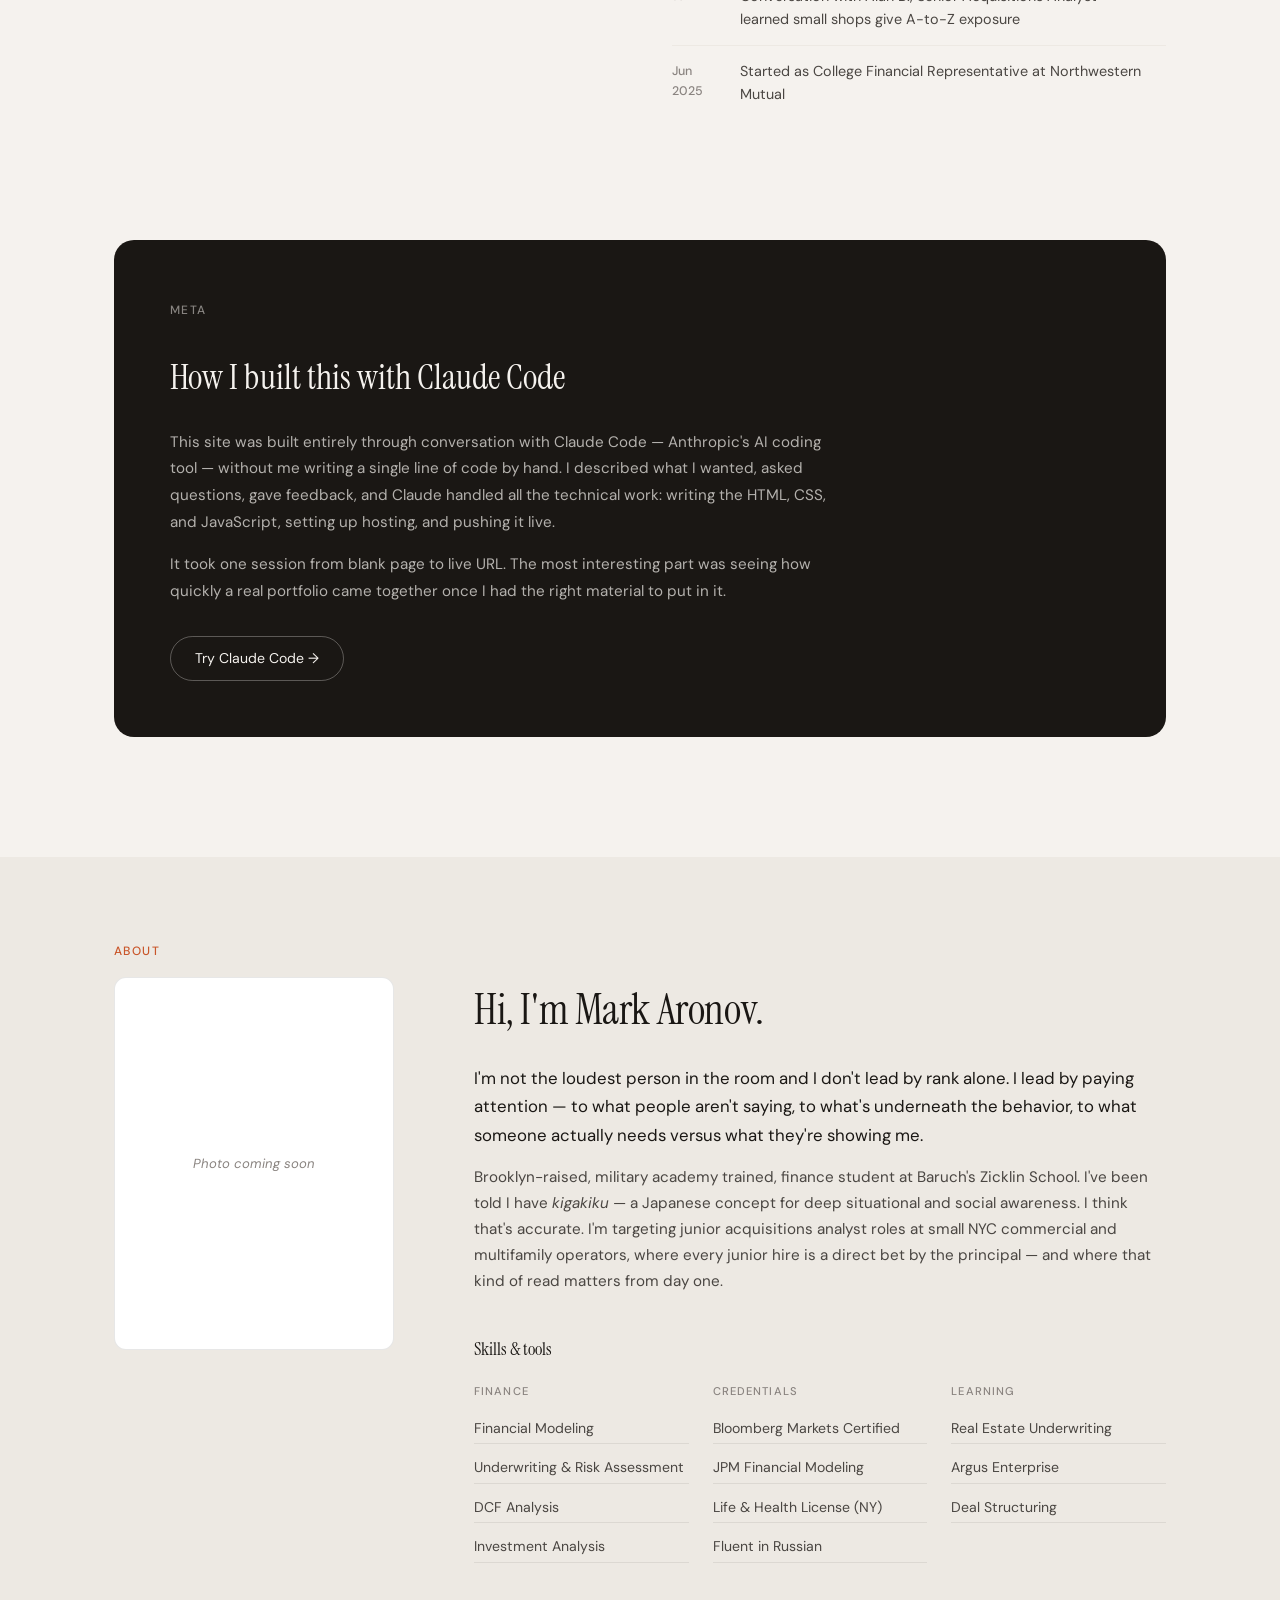
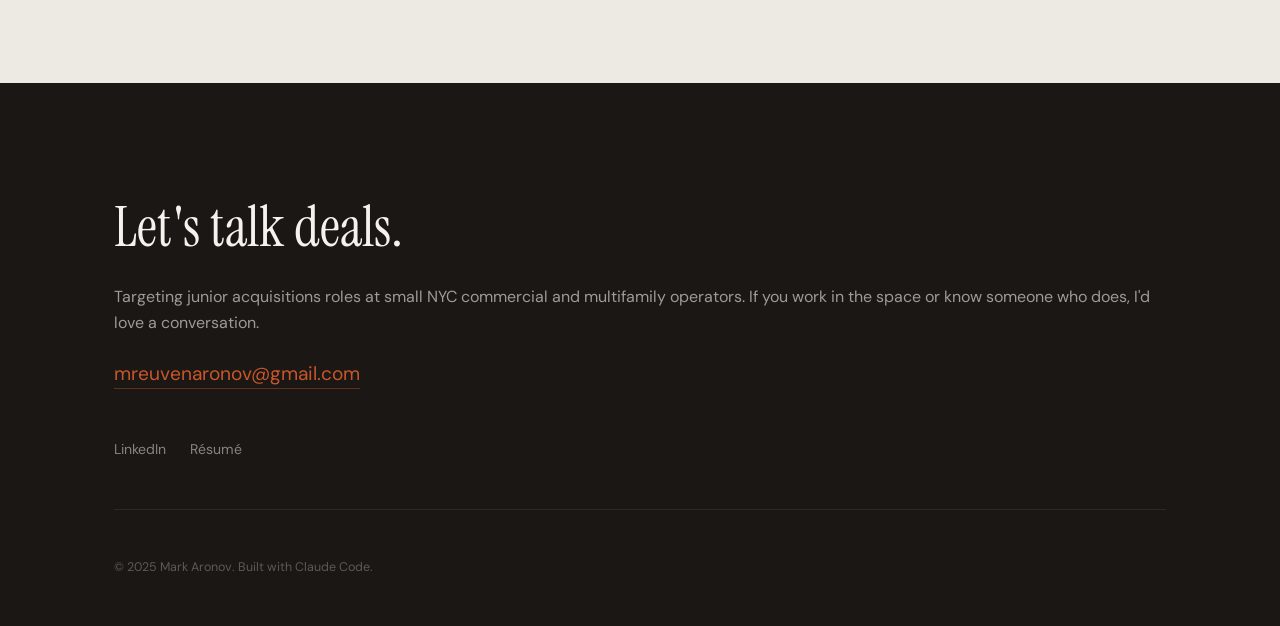
==== commit 8a9bbeef: "Deploy portfolio site to main for GitHub Pages" ====
--- a/index.html
+++ b/index.html
@@ -56,7 +56,7 @@
           <svg viewBox="0 0 24 24" fill="none" stroke="currentColor" stroke-width="2"><path d="M4 4h16c1.1 0 2 .9 2 2v12c0 1.1-.9 2-2 2H4c-1.1 0-2-.9-2-2V6c0-1.1.9-2 2-2z"/><polyline points="22,6 12,12 2,6"/></svg>
           Email
         </a>
-        <a href="/resume.pdf" target="_blank" class="hero-link hero-link--resume">
+        <a href="resume.pdf" target="_blank" class="hero-link hero-link--resume">
           <svg viewBox="0 0 24 24" fill="none" stroke="currentColor" stroke-width="2"><path d="M14 2H6a2 2 0 00-2 2v16a2 2 0 002 2h12a2 2 0 002-2V8z"/><polyline points="14 2 14 8 20 8"/></svg>
           Résumé
         </a>
@@ -274,7 +274,7 @@
           This site was built entirely through conversation with Claude Code — Anthropic's AI coding tool — without me writing a single line of code by hand. I described what I wanted, asked questions, gave feedback, and Claude handled all the technical work: writing the HTML, CSS, and JavaScript, setting up hosting, and pushing it live.
         </p>
         <p>
-          It took [X hours / X sessions] from blank page to live URL. The most interesting part was [something you found surprising or fun about the process].
+          It took one session from blank page to live URL. The most interesting part was seeing how quickly a real portfolio came together once I had the right material to put in it.
         </p>
         <a href="https://claude.ai/code" target="_blank" class="built-link">Try Claude Code →</a>
       </div>
@@ -289,7 +289,7 @@
         <div class="about-photo">
           <div class="photo-frame" id="photoFrame">
             <div class="photo-placeholder">
-              <span>Your photo</span>
+              <span>Photo coming soon</span>
             </div>
           </div>
         </div>
@@ -348,7 +348,7 @@
         </div>
         <div class="footer-links">
           <a href="https://www.linkedin.com/in/mark-r-aronov/" target="_blank">LinkedIn</a>
-          <a href="/resume.pdf" target="_blank">Résumé</a>
+          <a href="resume.pdf" target="_blank">Résumé</a>
         </div>
         <p class="footer-copy">© 2025 Mark Aronov. Built with Claude Code.</p>
       </div>
@@ -357,4 +357,4 @@
 
   <script src="script.js"></script>
 </body>
-</html>
+</html>
--- a/style.css
+++ b/style.css
@@ -473,8 +473,8 @@
 }
 .work-card-link:hover { background: var(--accent-light); }
 
-/* ===== WRITING ===== */
-#writing { padding: 80px 0 120px; background: var(--paper-warm); }
+/* ===== WRITING / COURSEWORK ===== */
+#coursework { padding: 80px 0 120px; background: var(--paper-warm); }
 
 .writing-list { display: flex; flex-direction: column; gap: 0; }
 
@@ -760,4 +760,4 @@
 .reveal.visible {
   opacity: 1;
   transform: none;
-}
+}
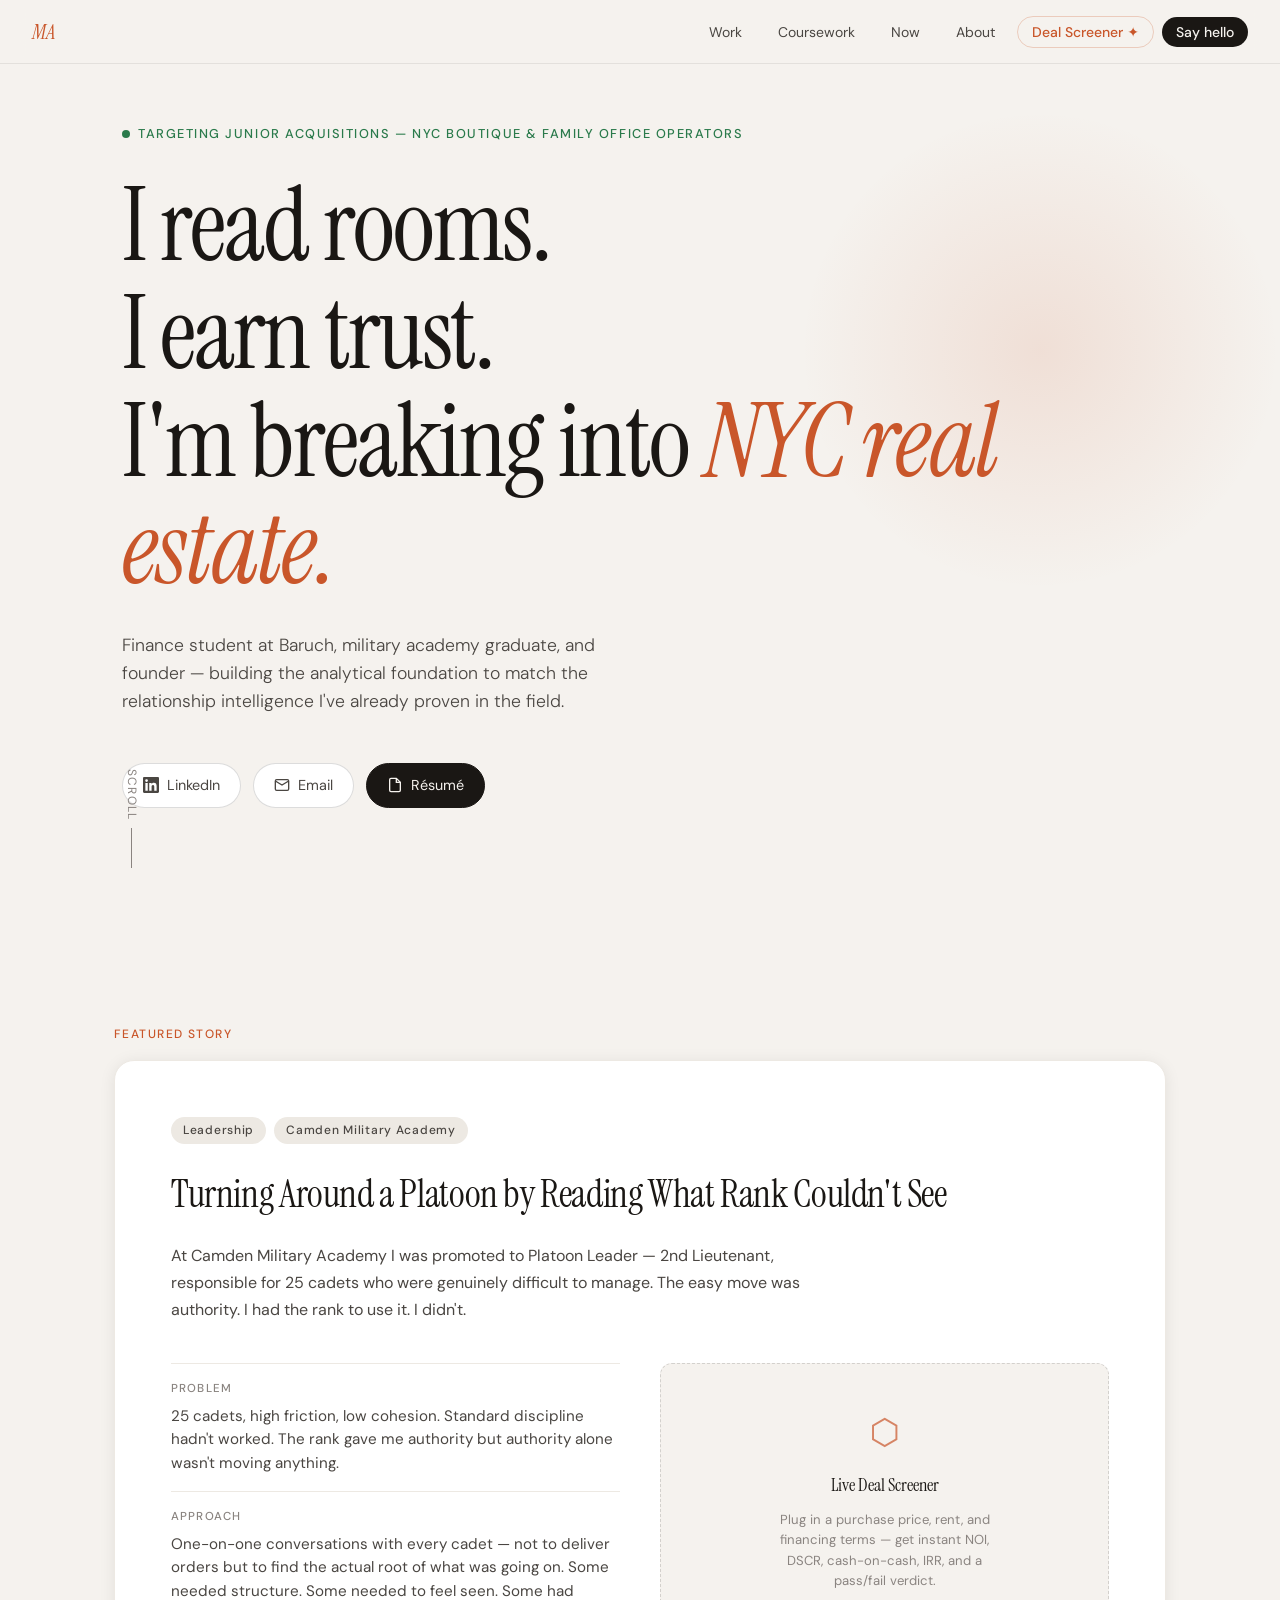
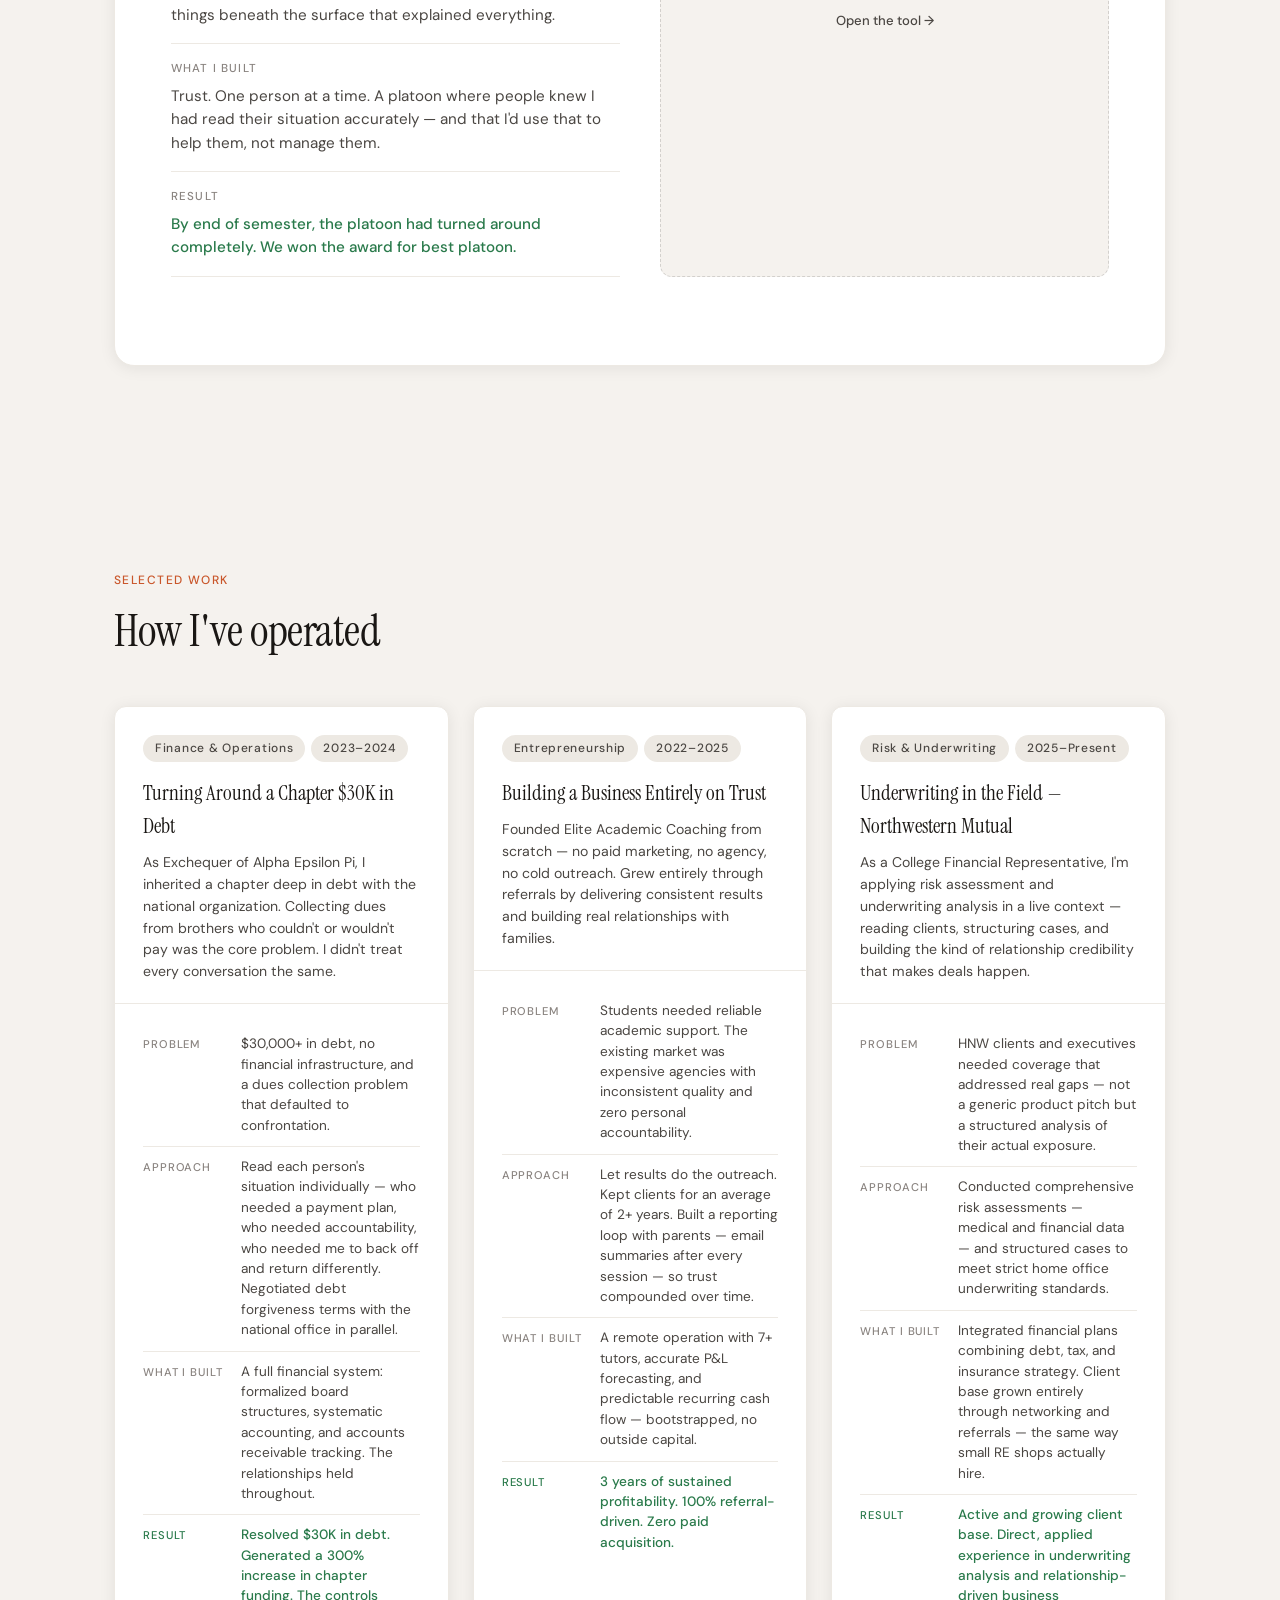
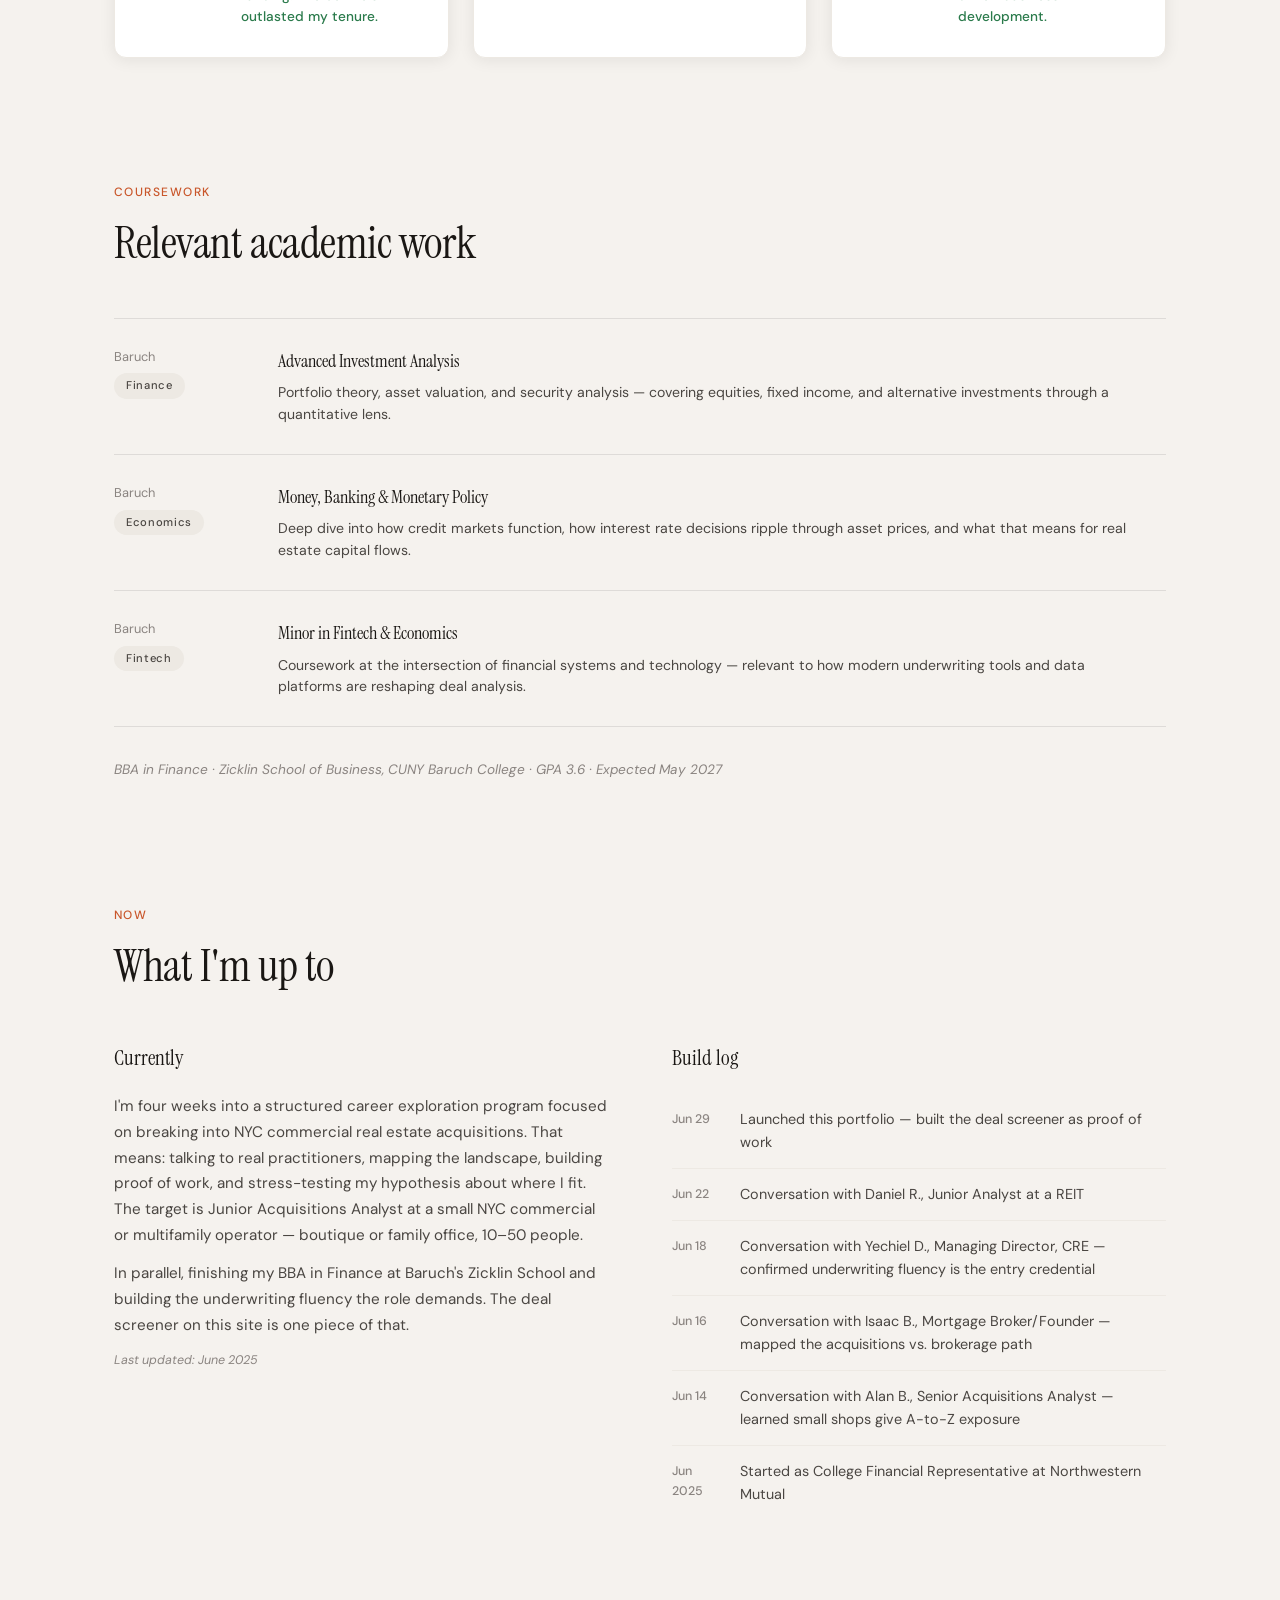
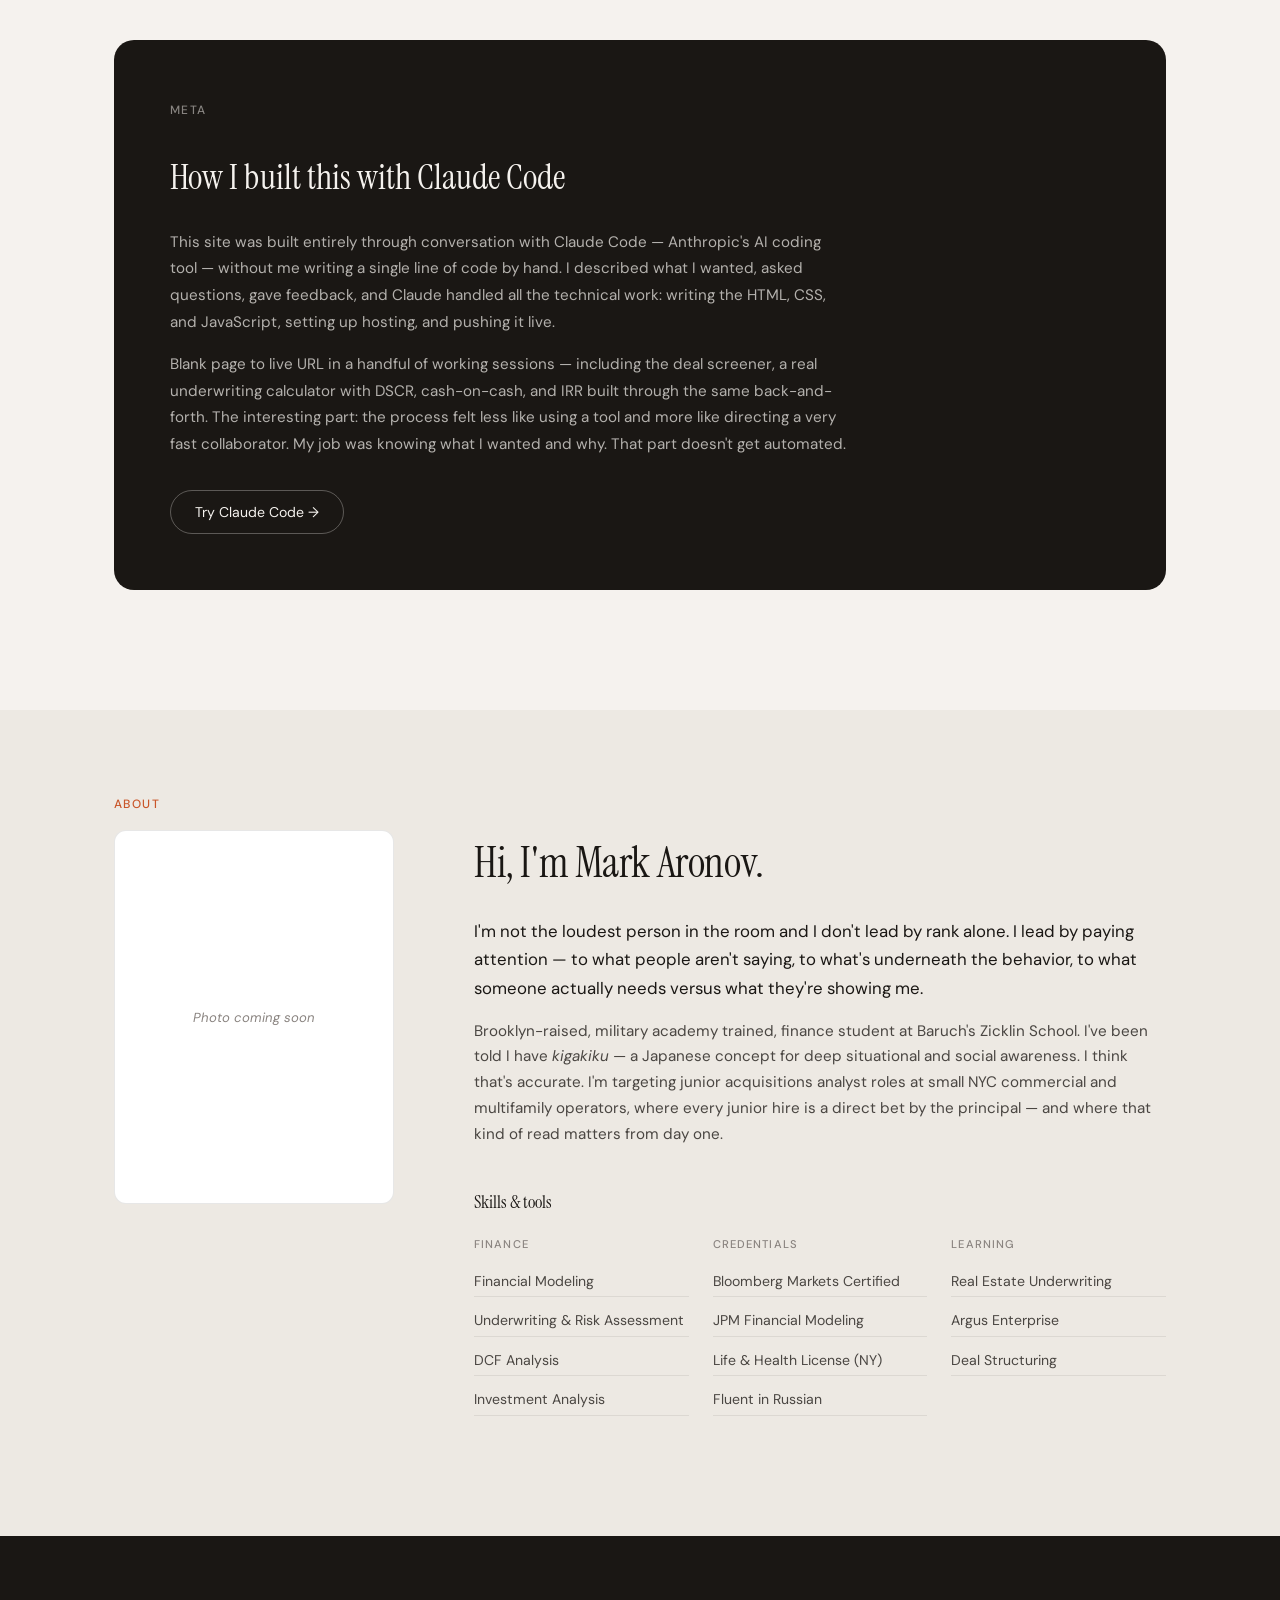
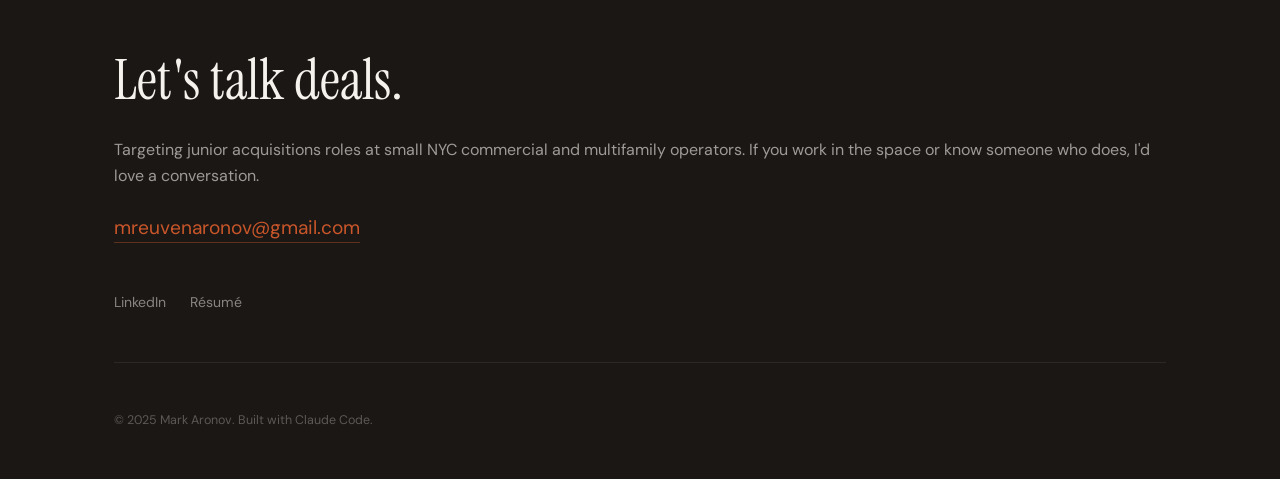
==== commit 359b0337: "Design and UI polish pass: fix screener bugs, accessibility, nav and hero refinements - Fix screener" ====
--- a/index.html
+++ b/index.html
@@ -4,6 +4,10 @@
   <meta charset="UTF-8" />
   <meta name="viewport" content="width=device-width, initial-scale=1.0" />
   <title>Mark Aronov — Breaking into NYC CRE</title>
+  <meta name="description" content="Finance student at Baruch targeting junior acquisitions roles at NYC boutique and family office real estate operators. Portfolio, coursework, and a live deal screener." />
+  <meta property="og:title" content="Mark Aronov — Breaking into NYC CRE" />
+  <meta property="og:description" content="I read rooms. I earn trust. I'm breaking into NYC real estate. Portfolio + live deal screener." />
+  <meta property="og:type" content="website" />
   <link rel="stylesheet" href="style.css" />
   <link rel="preconnect" href="https://fonts.googleapis.com" />
   <link rel="preconnect" href="https://fonts.gstatic.com" crossorigin />
@@ -48,7 +52,7 @@
         Finance student at Baruch, military academy graduate, and founder — building the analytical foundation to match the relationship intelligence I've already proven in the field.
       </p>
       <div class="hero-links">
-        <a href="https://www.linkedin.com/in/mark-r-aronov/" target="_blank" class="hero-link">
+        <a href="https://www.linkedin.com/in/mark-r-aronov/" target="_blank" rel="noopener" class="hero-link">
           <svg viewBox="0 0 24 24" fill="currentColor"><path d="M20.447 20.452h-3.554v-5.569c0-1.328-.027-3.037-1.852-3.037-1.853 0-2.136 1.445-2.136 2.939v5.667H9.351V9h3.414v1.561h.046c.477-.9 1.637-1.85 3.37-1.85 3.601 0 4.267 2.37 4.267 5.455v6.286zM5.337 7.433a2.062 2.062 0 01-2.063-2.065 2.064 2.064 0 112.063 2.065zm1.782 13.019H3.555V9h3.564v11.452zM22.225 0H1.771C.792 0 0 .774 0 1.729v20.542C0 23.227.792 24 1.771 24h20.451C23.2 24 24 23.227 24 22.271V1.729C24 .774 23.2 0 22.222 0h.003z"/></svg>
           LinkedIn
         </a>
@@ -56,7 +60,7 @@
           <svg viewBox="0 0 24 24" fill="none" stroke="currentColor" stroke-width="2"><path d="M4 4h16c1.1 0 2 .9 2 2v12c0 1.1-.9 2-2 2H4c-1.1 0-2-.9-2-2V6c0-1.1.9-2 2-2z"/><polyline points="22,6 12,12 2,6"/></svg>
           Email
         </a>
-        <a href="resume.pdf" target="_blank" class="hero-link hero-link--resume">
+        <a href="resume.pdf" target="_blank" rel="noopener" class="hero-link hero-link--resume">
           <svg viewBox="0 0 24 24" fill="none" stroke="currentColor" stroke-width="2"><path d="M14 2H6a2 2 0 00-2 2v16a2 2 0 002 2h12a2 2 0 002-2V8z"/><polyline points="14 2 14 8 20 8"/></svg>
           Résumé
         </a>
@@ -274,9 +278,9 @@
           This site was built entirely through conversation with Claude Code — Anthropic's AI coding tool — without me writing a single line of code by hand. I described what I wanted, asked questions, gave feedback, and Claude handled all the technical work: writing the HTML, CSS, and JavaScript, setting up hosting, and pushing it live.
         </p>
         <p>
-          It took one session from blank page to live URL. The most interesting part was seeing how quickly a real portfolio came together once I had the right material to put in it.
+          Blank page to live URL in a handful of working sessions — including the deal screener, a real underwriting calculator with DSCR, cash-on-cash, and IRR built through the same back-and-forth. The interesting part: the process felt less like using a tool and more like directing a very fast collaborator. My job was knowing what I wanted and why. That part doesn't get automated.
         </p>
-        <a href="https://claude.ai/code" target="_blank" class="built-link">Try Claude Code →</a>
+        <a href="https://claude.ai/code" target="_blank" rel="noopener" class="built-link">Try Claude Code →</a>
       </div>
     </div>
   </section>
@@ -347,8 +351,8 @@
           <a href="mailto:mreuvenaronov@gmail.com" class="footer-email">mreuvenaronov@gmail.com</a>
         </div>
         <div class="footer-links">
-          <a href="https://www.linkedin.com/in/mark-r-aronov/" target="_blank">LinkedIn</a>
-          <a href="resume.pdf" target="_blank">Résumé</a>
+          <a href="https://www.linkedin.com/in/mark-r-aronov/" target="_blank" rel="noopener">LinkedIn</a>
+          <a href="resume.pdf" target="_blank" rel="noopener">Résumé</a>
         </div>
         <p class="footer-copy">© 2025 Mark Aronov. Built with Claude Code.</p>
       </div>
@@ -357,4 +361,4 @@
 
   <script src="script.js"></script>
 </body>
-</html>+</html>
--- a/style.css
+++ b/style.css
@@ -21,7 +21,15 @@
   --shadow-lg: 0 8px 40px rgba(26,23,20,0.12);
 }
 
-html { scroll-behavior: smooth; font-size: 16px; }
+html { scroll-behavior: smooth; font-size: 16px; scroll-padding-top: calc(var(--nav-h) + 16px); }
+
+::selection { background: var(--accent); color: var(--paper); }
+
+:focus-visible {
+  outline: 2px solid var(--accent);
+  outline-offset: 3px;
+  border-radius: 4px;
+}
 
 body {
   font-family: var(--font-sans);
@@ -84,6 +92,7 @@
 }
 
 .nav-links a:hover { color: var(--ink); background: var(--paper-warm); }
+.nav-links a.active { color: var(--ink); font-weight: 500; }
 
 .nav-links a.nav-tool {
   color: var(--accent);
@@ -114,8 +123,11 @@
   height: 2px;
   background: var(--ink);
   border-radius: 2px;
-  transition: all 0.2s;
-}
+  transition: transform 0.25s ease, opacity 0.2s ease;
+}
+.nav-hamburger.open span:nth-child(1) { transform: translateY(7px) rotate(45deg); }
+.nav-hamburger.open span:nth-child(2) { opacity: 0; }
+.nav-hamburger.open span:nth-child(3) { transform: translateY(-7px) rotate(-45deg); }
 
 .mobile-menu {
   display: none;
@@ -152,6 +164,18 @@
   position: relative;
 }
 
+#hero::before {
+  content: '';
+  position: absolute;
+  top: 10%;
+  right: -10%;
+  width: 520px;
+  height: 520px;
+  background: radial-gradient(circle, var(--accent-glow) 0%, transparent 65%);
+  pointer-events: none;
+  z-index: -1;
+}
+
 .hero-eyebrow {
   font-size: 0.8rem;
   font-weight: 500;
@@ -473,8 +497,8 @@
 }
 .work-card-link:hover { background: var(--accent-light); }
 
-/* ===== WRITING / COURSEWORK ===== */
-#coursework { padding: 80px 0 120px; background: var(--paper-warm); }
+/* ===== WRITING ===== */
+#writing { padding: 80px 0 120px; background: var(--paper-warm); }
 
 .writing-list { display: flex; flex-direction: column; gap: 0; }
 
@@ -760,4 +784,11 @@
 .reveal.visible {
   opacity: 1;
   transform: none;
-}+}
+
+@media (prefers-reduced-motion: reduce) {
+  html { scroll-behavior: auto; }
+  .reveal { opacity: 1; transform: none; transition: none; }
+  .hero-eyebrow::before { animation: none; }
+  *, *::before, *::after { transition-duration: 0.01ms !important; }
+}
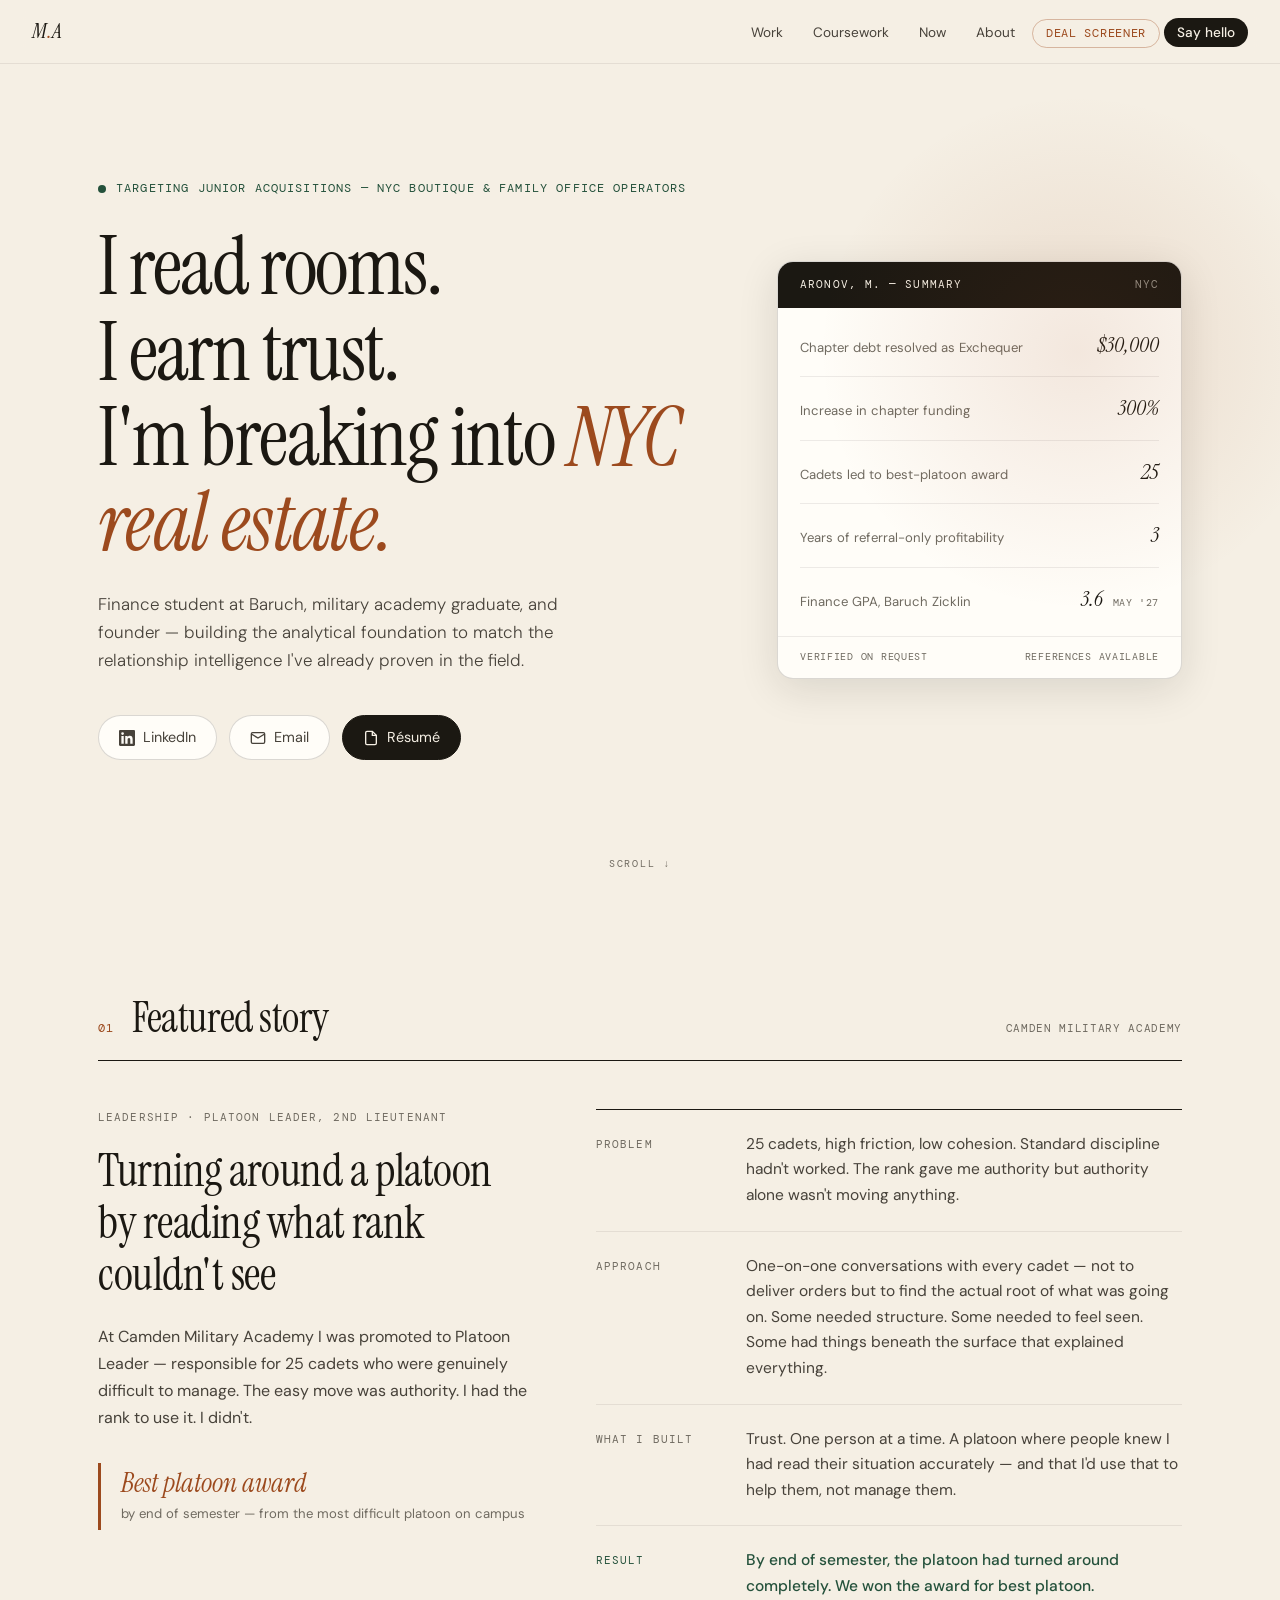
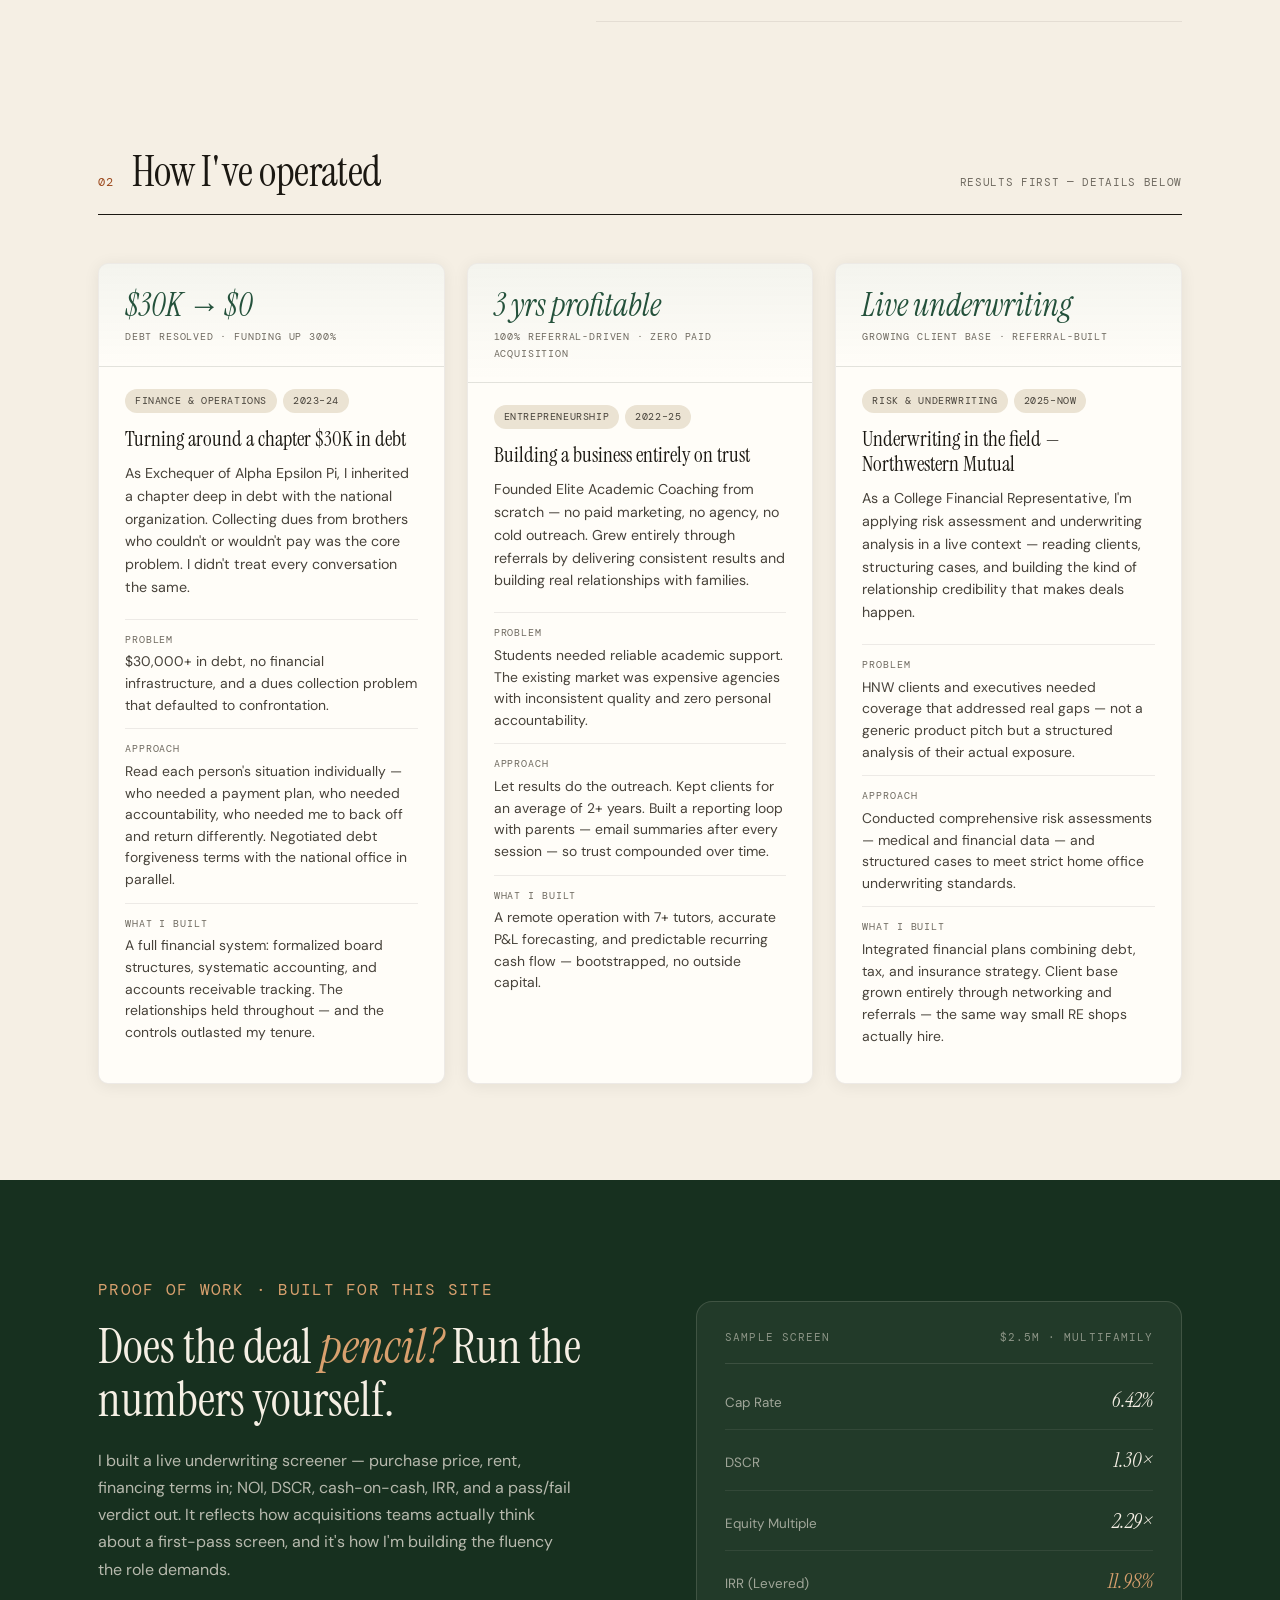
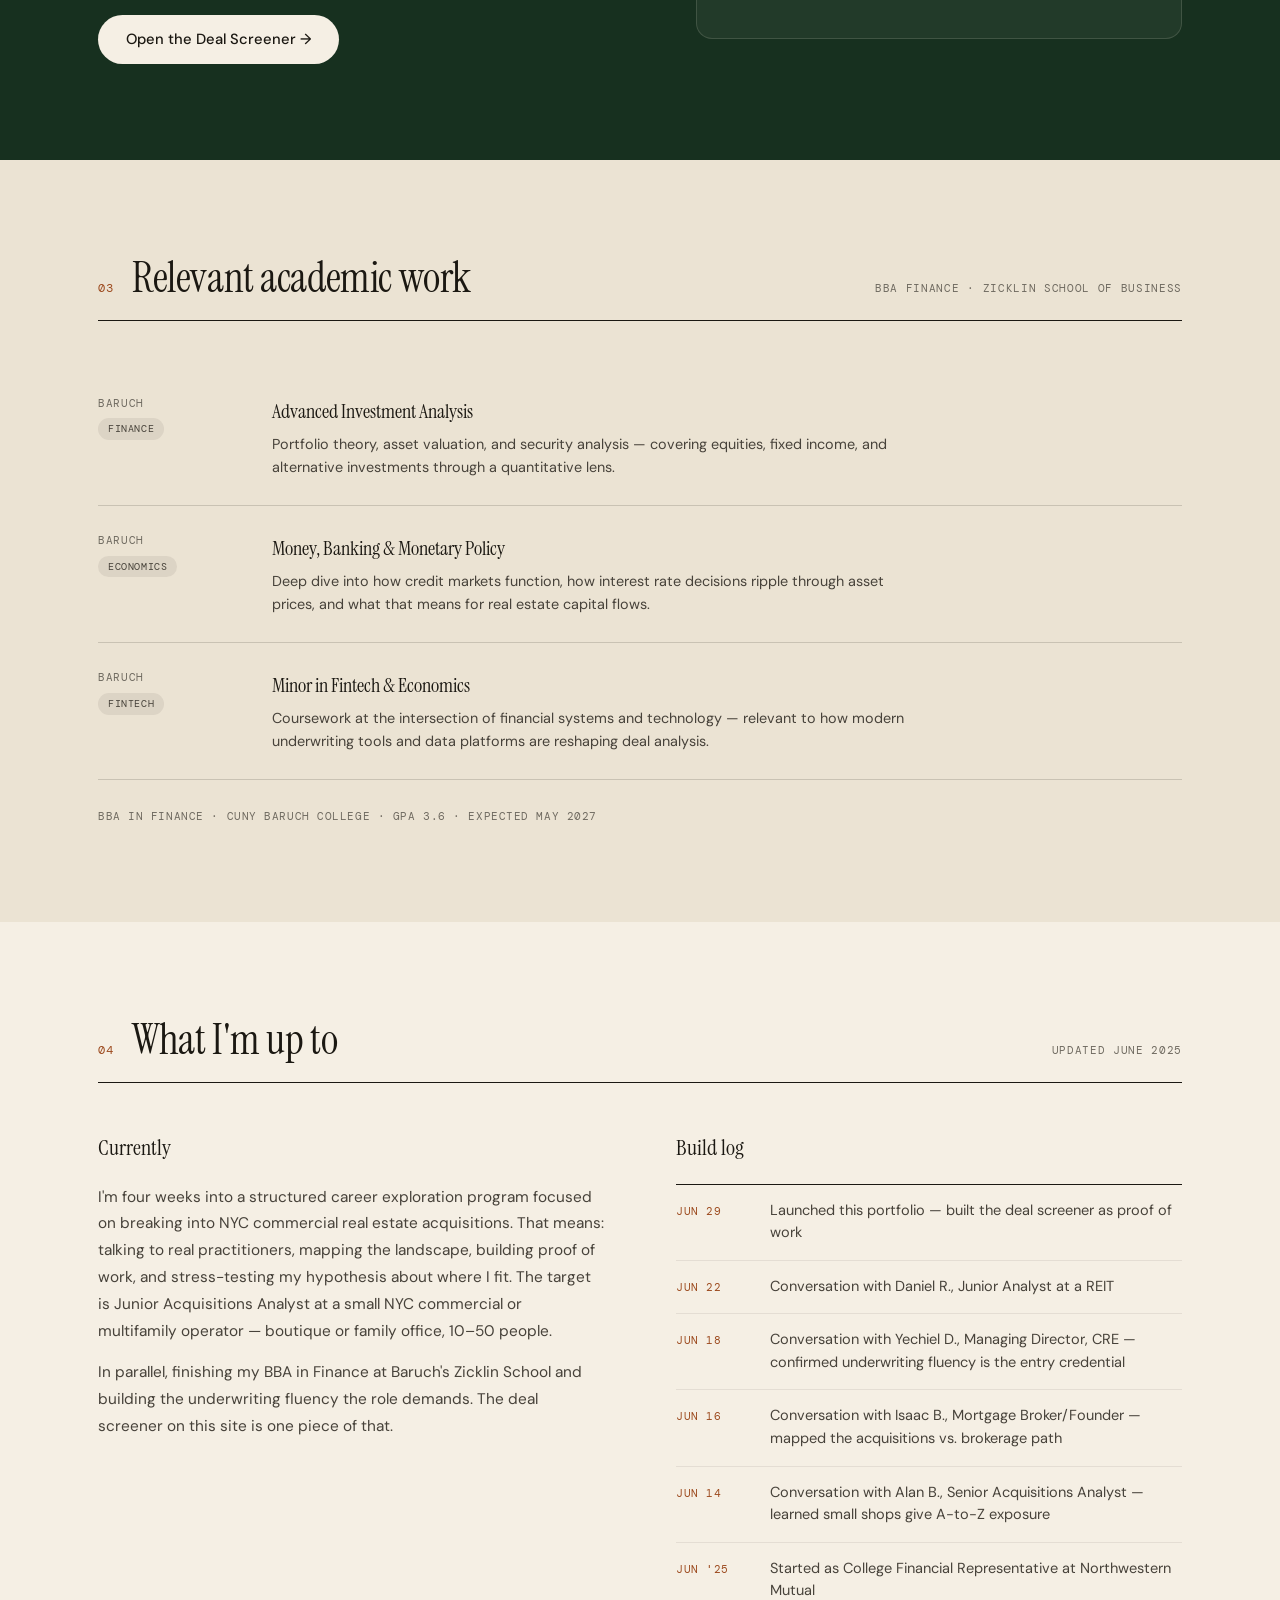
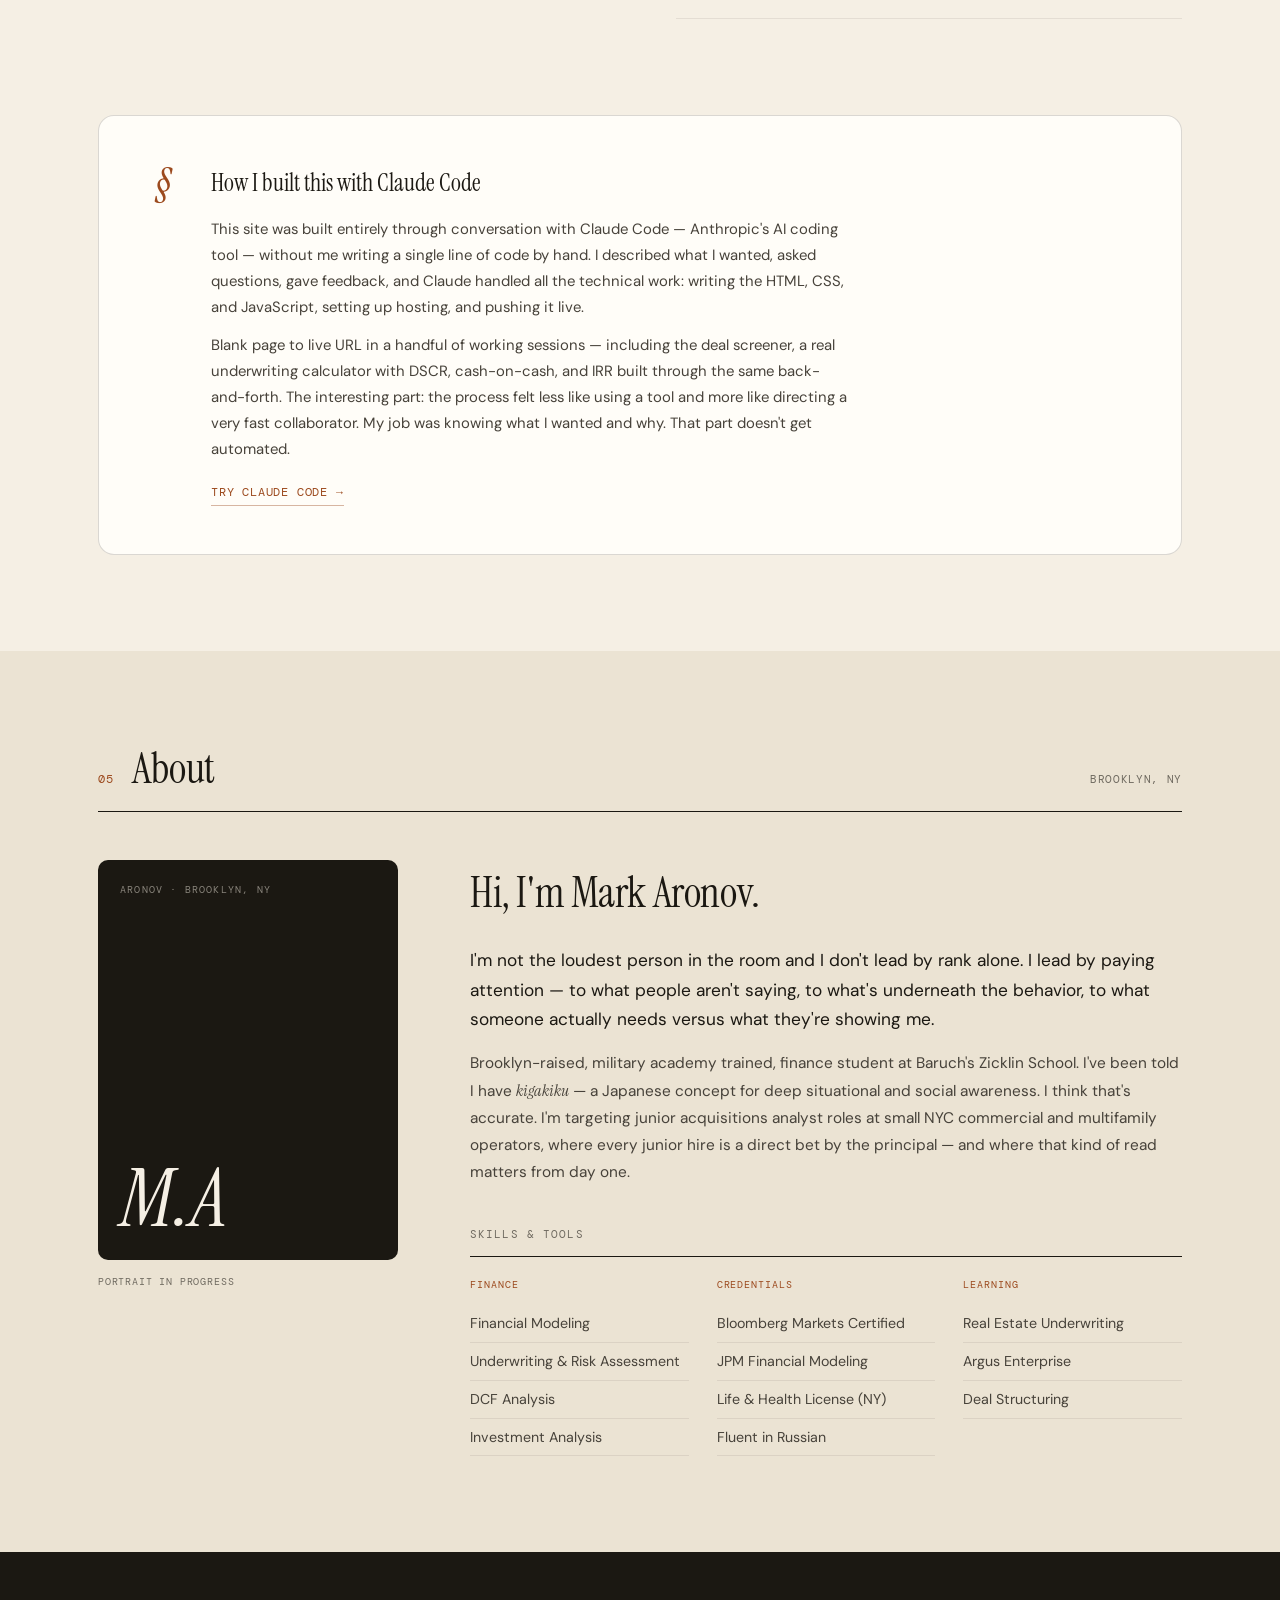
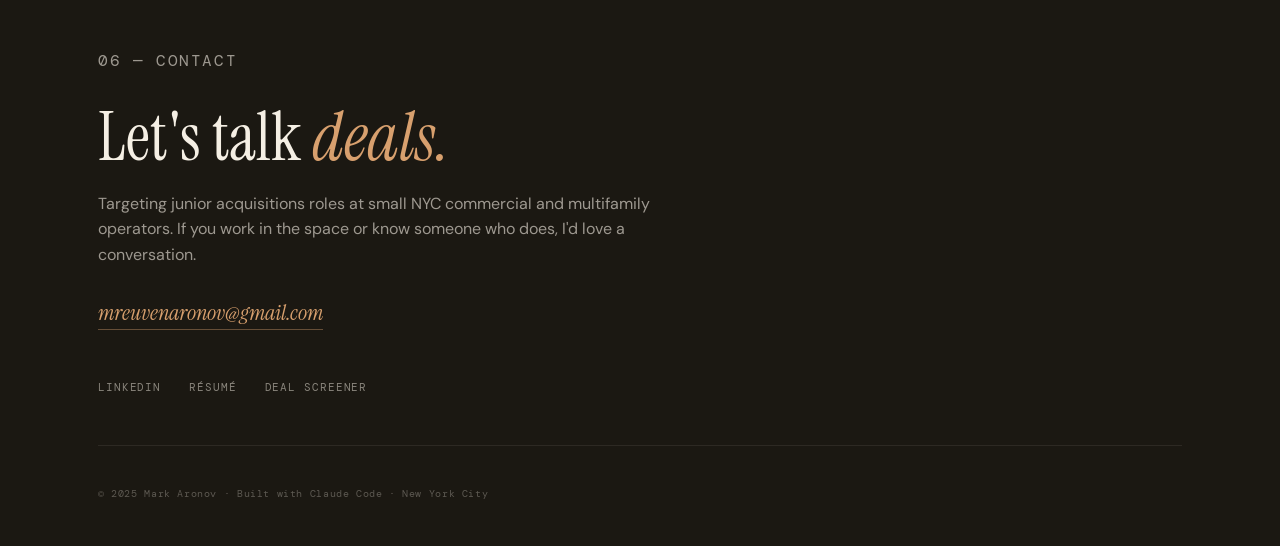
==== commit 9409979b: "Complete design rework: deal-memo editorial system - Fix dead CSS: coursework section had zero paddi" ====
--- a/index.html
+++ b/index.html
@@ -11,19 +11,19 @@
   <link rel="stylesheet" href="style.css" />
   <link rel="preconnect" href="https://fonts.googleapis.com" />
   <link rel="preconnect" href="https://fonts.gstatic.com" crossorigin />
-  <link href="https://fonts.googleapis.com/css2?family=Instrument+Serif:ital@0;1&family=DM+Sans:ital,opsz,wght@0,9..40,300;0,9..40,400;0,9..40,500;1,9..40,300&display=swap" rel="stylesheet" />
+  <link href="https://fonts.googleapis.com/css2?family=Instrument+Serif:ital@0;1&family=DM+Sans:ital,opsz,wght@0,9..40,300;0,9..40,400;0,9..40,500;1,9..40,300&family=DM+Mono:wght@400;500&display=swap" rel="stylesheet" />
 </head>
 <body>
 
   <!-- STICKY NAV -->
   <nav id="nav">
-    <a href="#" class="nav-logo">MA</a>
+    <a href="#" class="nav-logo">M<em>.</em>A</a>
     <ul class="nav-links">
       <li><a href="#work">Work</a></li>
       <li><a href="#coursework">Coursework</a></li>
       <li><a href="#now">Now</a></li>
       <li><a href="#about">About</a></li>
-      <li><a href="screener.html" class="nav-tool">Deal Screener ✦</a></li>
+      <li><a href="screener.html" class="nav-tool">Deal Screener</a></li>
       <li><a href="#contact" class="nav-cta">Say hello</a></li>
     </ul>
     <button class="nav-hamburger" aria-label="Toggle menu">
@@ -36,80 +36,112 @@
     <a href="#coursework" class="mobile-link">Coursework</a>
     <a href="#now" class="mobile-link">Now</a>
     <a href="#about" class="mobile-link">About</a>
+    <a href="screener.html" class="mobile-link">Deal Screener</a>
     <a href="#contact" class="mobile-link">Say hello</a>
   </div>
 
   <!-- HERO -->
   <section id="hero">
-    <div class="hero-inner">
-      <p class="hero-eyebrow">Targeting Junior Acquisitions — NYC boutique &amp; family office operators</p>
-      <h1 class="hero-headline">
-        I read rooms.<br />
-        I earn trust.<br />
-        I'm breaking into <em>NYC real estate.</em>
-      </h1>
-      <p class="hero-sub">
-        Finance student at Baruch, military academy graduate, and founder — building the analytical foundation to match the relationship intelligence I've already proven in the field.
-      </p>
-      <div class="hero-links">
-        <a href="https://www.linkedin.com/in/mark-r-aronov/" target="_blank" rel="noopener" class="hero-link">
-          <svg viewBox="0 0 24 24" fill="currentColor"><path d="M20.447 20.452h-3.554v-5.569c0-1.328-.027-3.037-1.852-3.037-1.853 0-2.136 1.445-2.136 2.939v5.667H9.351V9h3.414v1.561h.046c.477-.9 1.637-1.85 3.37-1.85 3.601 0 4.267 2.37 4.267 5.455v6.286zM5.337 7.433a2.062 2.062 0 01-2.063-2.065 2.064 2.064 0 112.063 2.065zm1.782 13.019H3.555V9h3.564v11.452zM22.225 0H1.771C.792 0 0 .774 0 1.729v20.542C0 23.227.792 24 1.771 24h20.451C23.2 24 24 23.227 24 22.271V1.729C24 .774 23.2 0 22.222 0h.003z"/></svg>
-          LinkedIn
-        </a>
-        <a href="mailto:mreuvenaronov@gmail.com" class="hero-link">
-          <svg viewBox="0 0 24 24" fill="none" stroke="currentColor" stroke-width="2"><path d="M4 4h16c1.1 0 2 .9 2 2v12c0 1.1-.9 2-2 2H4c-1.1 0-2-.9-2-2V6c0-1.1.9-2 2-2z"/><polyline points="22,6 12,12 2,6"/></svg>
-          Email
-        </a>
-        <a href="resume.pdf" target="_blank" rel="noopener" class="hero-link hero-link--resume">
-          <svg viewBox="0 0 24 24" fill="none" stroke="currentColor" stroke-width="2"><path d="M14 2H6a2 2 0 00-2 2v16a2 2 0 002 2h12a2 2 0 002-2V8z"/><polyline points="14 2 14 8 20 8"/></svg>
-          Résumé
-        </a>
-      </div>
-    </div>
-    <div class="hero-scroll-hint">scroll</div>
-  </section>
-
-  <!-- FEATURED PROJECT -->
+    <div class="container hero-grid">
+      <div class="hero-copy">
+        <p class="hero-eyebrow">Targeting Junior Acquisitions — NYC boutique &amp; family office operators</p>
+        <h1 class="hero-headline">
+          I read rooms.<br />
+          I earn trust.<br />
+          I'm breaking into <em>NYC real estate.</em>
+        </h1>
+        <p class="hero-sub">
+          Finance student at Baruch, military academy graduate, and founder — building the analytical foundation to match the relationship intelligence I've already proven in the field.
+        </p>
+        <div class="hero-links">
+          <a href="https://www.linkedin.com/in/mark-r-aronov/" target="_blank" rel="noopener" class="hero-link">
+            <svg viewBox="0 0 24 24" fill="currentColor"><path d="M20.447 20.452h-3.554v-5.569c0-1.328-.027-3.037-1.852-3.037-1.853 0-2.136 1.445-2.136 2.939v5.667H9.351V9h3.414v1.561h.046c.477-.9 1.637-1.85 3.37-1.85 3.601 0 4.267 2.37 4.267 5.455v6.286zM5.337 7.433a2.062 2.062 0 01-2.063-2.065 2.064 2.064 0 112.063 2.065zm1.782 13.019H3.555V9h3.564v11.452zM22.225 0H1.771C.792 0 0 .774 0 1.729v20.542C0 23.227.792 24 1.771 24h20.451C23.2 24 24 23.227 24 22.271V1.729C24 .774 23.2 0 22.222 0h.003z"/></svg>
+            LinkedIn
+          </a>
+          <a href="mailto:mreuvenaronov@gmail.com" class="hero-link">
+            <svg viewBox="0 0 24 24" fill="none" stroke="currentColor" stroke-width="2"><path d="M4 4h16c1.1 0 2 .9 2 2v12c0 1.1-.9 2-2 2H4c-1.1 0-2-.9-2-2V6c0-1.1.9-2 2-2z"/><polyline points="22,6 12,12 2,6"/></svg>
+            Email
+          </a>
+          <a href="resume.pdf" target="_blank" rel="noopener" class="hero-link hero-link--resume">
+            <svg viewBox="0 0 24 24" fill="none" stroke="currentColor" stroke-width="2"><path d="M14 2H6a2 2 0 00-2 2v16a2 2 0 002 2h12a2 2 0 002-2V8z"/><polyline points="14 2 14 8 20 8"/></svg>
+            Résumé
+          </a>
+        </div>
+      </div>
+
+      <!-- Deal-sheet: the track record, styled like a term sheet -->
+      <aside class="hero-sheet" aria-label="Track record summary">
+        <div class="hero-sheet-head">
+          <span>Aronov, M. — Summary</span>
+          <span>NYC</span>
+        </div>
+        <dl class="hero-sheet-rows">
+          <div class="sheet-row">
+            <dt>Chapter debt resolved as Exchequer</dt>
+            <dd>$30,000</dd>
+          </div>
+          <div class="sheet-row">
+            <dt>Increase in chapter funding</dt>
+            <dd>300%</dd>
+          </div>
+          <div class="sheet-row">
+            <dt>Cadets led to best-platoon award</dt>
+            <dd>25</dd>
+          </div>
+          <div class="sheet-row">
+            <dt>Years of referral-only profitability</dt>
+            <dd>3</dd>
+          </div>
+          <div class="sheet-row">
+            <dt>Finance GPA, Baruch Zicklin</dt>
+            <dd>3.6 <small>May '27</small></dd>
+          </div>
+        </dl>
+        <div class="hero-sheet-foot">
+          <span>Verified on request</span>
+          <span>References available</span>
+        </div>
+      </aside>
+    </div>
+    <div class="hero-scroll-hint">scroll ↓</div>
+  </section>
+
+  <!-- FEATURED STORY -->
   <section id="featured">
     <div class="container">
-      <span class="section-label">Featured story</span>
-      <div class="featured-card">
-        <div class="featured-meta">
-          <span class="featured-tag">Leadership</span>
-          <span class="featured-tag">Camden Military Academy</span>
-        </div>
-        <h2 class="featured-title">Turning Around a Platoon by Reading What Rank Couldn't See</h2>
-        <p class="featured-desc">
-          At Camden Military Academy I was promoted to Platoon Leader — 2nd Lieutenant, responsible for 25 cadets who were genuinely difficult to manage. The easy move was authority. I had the rank to use it. I didn't.
-        </p>
-        <div class="featured-pairbox">
-          <div class="featured-details">
-            <div class="detail-row">
-              <span class="detail-label">Problem</span>
-              <p>25 cadets, high friction, low cohesion. Standard discipline hadn't worked. The rank gave me authority but authority alone wasn't moving anything.</p>
-            </div>
-            <div class="detail-row">
-              <span class="detail-label">Approach</span>
-              <p>One-on-one conversations with every cadet — not to deliver orders but to find the actual root of what was going on. Some needed structure. Some needed to feel seen. Some had things beneath the surface that explained everything.</p>
-            </div>
-            <div class="detail-row">
-              <span class="detail-label">What I built</span>
-              <p>Trust. One person at a time. A platoon where people knew I had read their situation accurately — and that I'd use that to help them, not manage them.</p>
-            </div>
-            <div class="detail-row">
-              <span class="detail-label">Result</span>
-              <p class="result-text">By end of semester, the platoon had turned around completely. We won the award for best platoon.</p>
-            </div>
-          </div>
-          <div class="featured-interactive" id="featuredInteractive">
-            <a href="screener.html" class="screener-teaser">
-              <div class="screener-teaser-inner">
-                <div class="screener-teaser-icon">⬡</div>
-                <p class="screener-teaser-title">Live Deal Screener</p>
-                <p class="screener-teaser-desc">Plug in a purchase price, rent, and financing terms — get instant NOI, DSCR, cash-on-cash, IRR, and a pass/fail verdict.</p>
-                <span class="screener-teaser-cta">Open the tool →</span>
-              </div>
-            </a>
+      <div class="section-head">
+        <span class="section-num">01</span>
+        <h2>Featured story</h2>
+        <span class="head-note">Camden Military Academy</span>
+      </div>
+      <div class="featured-frame">
+        <div class="featured-side">
+          <p class="featured-kicker">Leadership · Platoon Leader, 2nd Lieutenant</p>
+          <h3 class="featured-title">Turning around a platoon by reading what rank couldn't see</h3>
+          <p class="featured-desc">
+            At Camden Military Academy I was promoted to Platoon Leader — responsible for 25 cadets who were genuinely difficult to manage. The easy move was authority. I had the rank to use it. I didn't.
+          </p>
+          <div class="featured-pull">
+            <strong>Best platoon award</strong>
+            <span>by end of semester — from the most difficult platoon on campus</span>
+          </div>
+        </div>
+        <div class="featured-details">
+          <div class="detail-row">
+            <span class="detail-label">Problem</span>
+            <p>25 cadets, high friction, low cohesion. Standard discipline hadn't worked. The rank gave me authority but authority alone wasn't moving anything.</p>
+          </div>
+          <div class="detail-row">
+            <span class="detail-label">Approach</span>
+            <p>One-on-one conversations with every cadet — not to deliver orders but to find the actual root of what was going on. Some needed structure. Some needed to feel seen. Some had things beneath the surface that explained everything.</p>
+          </div>
+          <div class="detail-row">
+            <span class="detail-label">What I built</span>
+            <p>Trust. One person at a time. A platoon where people knew I had read their situation accurately — and that I'd use that to help them, not manage them.</p>
+          </div>
+          <div class="detail-row detail-row--result">
+            <span class="detail-label">Result</span>
+            <p class="result-text">By end of semester, the platoon had turned around completely. We won the award for best platoon.</p>
           </div>
         </div>
       </div>
@@ -119,61 +151,97 @@
   <!-- SELECTED WORK GRID -->
   <section id="work">
     <div class="container">
-      <span class="section-label">Selected work</span>
-      <h2 class="section-title">How I've operated</h2>
+      <div class="section-head">
+        <span class="section-num">02</span>
+        <h2>How I've operated</h2>
+        <span class="head-note">Results first — details below</span>
+      </div>
       <div class="work-grid">
 
         <article class="work-card">
+          <div class="work-result-band">
+            <div class="work-result-stat">$30K → $0</div>
+            <div class="work-result-caption">Debt resolved · funding up 300%</div>
+          </div>
           <div class="work-card-header">
             <div class="work-tags">
               <span class="work-tag">Finance &amp; Operations</span>
-              <span class="work-tag">2023–2024</span>
+              <span class="work-tag">2023–24</span>
             </div>
-            <h3>Turning Around a Chapter $30K in Debt</h3>
+            <h3>Turning around a chapter $30K in debt</h3>
             <p class="work-summary">As Exchequer of Alpha Epsilon Pi, I inherited a chapter deep in debt with the national organization. Collecting dues from brothers who couldn't or wouldn't pay was the core problem. I didn't treat every conversation the same.</p>
           </div>
           <div class="work-card-body">
             <div class="work-row"><span>Problem</span><p>$30,000+ in debt, no financial infrastructure, and a dues collection problem that defaulted to confrontation.</p></div>
             <div class="work-row"><span>Approach</span><p>Read each person's situation individually — who needed a payment plan, who needed accountability, who needed me to back off and return differently. Negotiated debt forgiveness terms with the national office in parallel.</p></div>
-            <div class="work-row"><span>What I built</span><p>A full financial system: formalized board structures, systematic accounting, and accounts receivable tracking. The relationships held throughout.</p></div>
-            <div class="work-row work-row--result"><span>Result</span><p>Resolved $30K in debt. Generated a 300% increase in chapter funding. The controls outlasted my tenure.</p></div>
+            <div class="work-row"><span>What I built</span><p>A full financial system: formalized board structures, systematic accounting, and accounts receivable tracking. The relationships held throughout — and the controls outlasted my tenure.</p></div>
           </div>
         </article>
 
         <article class="work-card">
+          <div class="work-result-band">
+            <div class="work-result-stat">3 yrs profitable</div>
+            <div class="work-result-caption">100% referral-driven · zero paid acquisition</div>
+          </div>
           <div class="work-card-header">
             <div class="work-tags">
               <span class="work-tag">Entrepreneurship</span>
-              <span class="work-tag">2022–2025</span>
+              <span class="work-tag">2022–25</span>
             </div>
-            <h3>Building a Business Entirely on Trust</h3>
+            <h3>Building a business entirely on trust</h3>
             <p class="work-summary">Founded Elite Academic Coaching from scratch — no paid marketing, no agency, no cold outreach. Grew entirely through referrals by delivering consistent results and building real relationships with families.</p>
           </div>
           <div class="work-card-body">
             <div class="work-row"><span>Problem</span><p>Students needed reliable academic support. The existing market was expensive agencies with inconsistent quality and zero personal accountability.</p></div>
             <div class="work-row"><span>Approach</span><p>Let results do the outreach. Kept clients for an average of 2+ years. Built a reporting loop with parents — email summaries after every session — so trust compounded over time.</p></div>
             <div class="work-row"><span>What I built</span><p>A remote operation with 7+ tutors, accurate P&amp;L forecasting, and predictable recurring cash flow — bootstrapped, no outside capital.</p></div>
-            <div class="work-row work-row--result"><span>Result</span><p>3 years of sustained profitability. 100% referral-driven. Zero paid acquisition.</p></div>
           </div>
         </article>
 
         <article class="work-card">
+          <div class="work-result-band">
+            <div class="work-result-stat">Live underwriting</div>
+            <div class="work-result-caption">Growing client base · referral-built</div>
+          </div>
           <div class="work-card-header">
             <div class="work-tags">
               <span class="work-tag">Risk &amp; Underwriting</span>
-              <span class="work-tag">2025–Present</span>
+              <span class="work-tag">2025–Now</span>
             </div>
-            <h3>Underwriting in the Field — Northwestern Mutual</h3>
+            <h3>Underwriting in the field — Northwestern Mutual</h3>
             <p class="work-summary">As a College Financial Representative, I'm applying risk assessment and underwriting analysis in a live context — reading clients, structuring cases, and building the kind of relationship credibility that makes deals happen.</p>
           </div>
           <div class="work-card-body">
             <div class="work-row"><span>Problem</span><p>HNW clients and executives needed coverage that addressed real gaps — not a generic product pitch but a structured analysis of their actual exposure.</p></div>
             <div class="work-row"><span>Approach</span><p>Conducted comprehensive risk assessments — medical and financial data — and structured cases to meet strict home office underwriting standards.</p></div>
             <div class="work-row"><span>What I built</span><p>Integrated financial plans combining debt, tax, and insurance strategy. Client base grown entirely through networking and referrals — the same way small RE shops actually hire.</p></div>
-            <div class="work-row work-row--result"><span>Result</span><p>Active and growing client base. Direct, applied experience in underwriting analysis and relationship-driven business development.</p></div>
           </div>
         </article>
 
+      </div>
+    </div>
+  </section>
+
+  <!-- DEAL SCREENER BAND -->
+  <section id="tool">
+    <div class="container">
+      <div class="tool-grid">
+        <div class="tool-copy">
+          <p class="mono" style="color:#d8a06e; margin-bottom:18px;">Proof of work · Built for this site</p>
+          <h2>Does the deal <em>pencil?</em> Run the numbers yourself.</h2>
+          <p>I built a live underwriting screener — purchase price, rent, financing terms in; NOI, DSCR, cash-on-cash, IRR, and a pass/fail verdict out. It reflects how acquisitions teams actually think about a first-pass screen, and it's how I'm building the fluency the role demands.</p>
+          <a href="screener.html" class="tool-cta">Open the Deal Screener →</a>
+        </div>
+        <div class="tool-preview" aria-hidden="true">
+          <div class="tool-preview-head">
+            <span>Sample screen</span>
+            <span>$2.5M · Multifamily</span>
+          </div>
+          <div class="tool-metric"><span>Cap Rate</span><strong>6.42%</strong></div>
+          <div class="tool-metric"><span>DSCR</span><strong>1.30×</strong></div>
+          <div class="tool-metric"><span>Equity Multiple</span><strong>2.29×</strong></div>
+          <div class="tool-metric"><span>IRR (Levered)</span><strong class="hot">11.98%</strong></div>
+        </div>
       </div>
     </div>
   </section>
@@ -181,8 +249,11 @@
   <!-- COURSEWORK -->
   <section id="coursework">
     <div class="container">
-      <span class="section-label">Coursework</span>
-      <h2 class="section-title">Relevant academic work</h2>
+      <div class="section-head">
+        <span class="section-num">03</span>
+        <h2>Relevant academic work</h2>
+        <span class="head-note">BBA Finance · Zicklin School of Business</span>
+      </div>
       <div class="writing-list">
 
         <div class="writing-item">
@@ -219,21 +290,23 @@
         </div>
 
       </div>
-      <p class="coursework-note">BBA in Finance · Zicklin School of Business, CUNY Baruch College · GPA 3.6 · Expected May 2027</p>
+      <p class="coursework-note">BBA in Finance · CUNY Baruch College · GPA 3.6 · Expected May 2027</p>
     </div>
   </section>
 
   <!-- NOW / BUILD LOG -->
   <section id="now">
     <div class="container">
-      <span class="section-label">Now</span>
-      <h2 class="section-title">What I'm up to</h2>
+      <div class="section-head">
+        <span class="section-num">04</span>
+        <h2>What I'm up to</h2>
+        <span class="head-note">Updated June 2025</span>
+      </div>
       <div class="now-grid">
         <div class="now-current">
           <h3>Currently</h3>
           <p>I'm four weeks into a structured career exploration program focused on breaking into NYC commercial real estate acquisitions. That means: talking to real practitioners, mapping the landscape, building proof of work, and stress-testing my hypothesis about where I fit. The target is Junior Acquisitions Analyst at a small NYC commercial or multifamily operator — boutique or family office, 10–50 people.</p>
           <p>In parallel, finishing my BBA in Finance at Baruch's Zicklin School and building the underwriting fluency the role demands. The deal screener on this site is one piece of that.</p>
-          <p class="now-updated">Last updated: June 2025</p>
         </div>
         <div class="now-log">
           <h3>Build log</h3>
@@ -259,7 +332,7 @@
               <span class="log-text">Conversation with Alan B., Senior Acquisitions Analyst — learned small shops give A-to-Z exposure</span>
             </li>
             <li>
-              <span class="log-date">Jun 2025</span>
+              <span class="log-date">Jun '25</span>
               <span class="log-text">Started as College Financial Representative at Northwestern Mutual</span>
             </li>
           </ul>
@@ -272,15 +345,17 @@
   <section id="built-with">
     <div class="container">
       <div class="built-card">
-        <span class="section-label">Meta</span>
-        <h2>How I built this with Claude Code</h2>
-        <p>
-          This site was built entirely through conversation with Claude Code — Anthropic's AI coding tool — without me writing a single line of code by hand. I described what I wanted, asked questions, gave feedback, and Claude handled all the technical work: writing the HTML, CSS, and JavaScript, setting up hosting, and pushing it live.
-        </p>
-        <p>
-          Blank page to live URL in a handful of working sessions — including the deal screener, a real underwriting calculator with DSCR, cash-on-cash, and IRR built through the same back-and-forth. The interesting part: the process felt less like using a tool and more like directing a very fast collaborator. My job was knowing what I wanted and why. That part doesn't get automated.
-        </p>
-        <a href="https://claude.ai/code" target="_blank" rel="noopener" class="built-link">Try Claude Code →</a>
+        <div class="built-mark">§</div>
+        <div>
+          <h2>How I built this with Claude Code</h2>
+          <p>
+            This site was built entirely through conversation with Claude Code — Anthropic's AI coding tool — without me writing a single line of code by hand. I described what I wanted, asked questions, gave feedback, and Claude handled all the technical work: writing the HTML, CSS, and JavaScript, setting up hosting, and pushing it live.
+          </p>
+          <p>
+            Blank page to live URL in a handful of working sessions — including the deal screener, a real underwriting calculator with DSCR, cash-on-cash, and IRR built through the same back-and-forth. The interesting part: the process felt less like using a tool and more like directing a very fast collaborator. My job was knowing what I wanted and why. That part doesn't get automated.
+          </p>
+          <a href="https://claude.ai/code" target="_blank" rel="noopener" class="built-link">Try Claude Code →</a>
+        </div>
       </div>
     </div>
   </section>
@@ -288,14 +363,20 @@
   <!-- ABOUT -->
   <section id="about">
     <div class="container">
-      <span class="section-label">About</span>
+      <div class="section-head">
+        <span class="section-num">05</span>
+        <h2>About</h2>
+        <span class="head-note">Brooklyn, NY</span>
+      </div>
       <div class="about-grid">
         <div class="about-photo">
           <div class="photo-frame" id="photoFrame">
             <div class="photo-placeholder">
-              <span>Photo coming soon</span>
+              <span class="ph-mono">Aronov · Brooklyn, NY</span>
+              <span class="ph-initials">M.A</span>
             </div>
           </div>
+          <p class="photo-caption">Portrait in progress</p>
         </div>
         <div class="about-content">
           <h2>Hi, I'm Mark Aronov.</h2>
@@ -346,15 +427,17 @@
     <div class="container">
       <div class="footer-inner">
         <div class="footer-cta">
-          <h2>Let's talk deals.</h2>
+          <p class="footer-kicker">06 — Contact</p>
+          <h2>Let's talk <em>deals.</em></h2>
           <p>Targeting junior acquisitions roles at small NYC commercial and multifamily operators. If you work in the space or know someone who does, I'd love a conversation.</p>
           <a href="mailto:mreuvenaronov@gmail.com" class="footer-email">mreuvenaronov@gmail.com</a>
         </div>
         <div class="footer-links">
           <a href="https://www.linkedin.com/in/mark-r-aronov/" target="_blank" rel="noopener">LinkedIn</a>
           <a href="resume.pdf" target="_blank" rel="noopener">Résumé</a>
-        </div>
-        <p class="footer-copy">© 2025 Mark Aronov. Built with Claude Code.</p>
+          <a href="screener.html">Deal Screener</a>
+        </div>
+        <p class="footer-copy">© 2025 Mark Aronov · Built with Claude Code · New York City</p>
       </div>
     </div>
   </footer>
--- a/style.css
+++ b/style.css
@@ -1,24 +1,28 @@
-/* ===== RESET & BASE ===== */
+/* ===== RESET & TOKENS ===== */
 *, *::before, *::after { box-sizing: border-box; margin: 0; padding: 0; }
 
 :root {
-  --ink: #1a1714;
-  --ink-soft: #4a4642;
-  --ink-muted: #8a8480;
-  --paper: #f5f2ee;
-  --paper-warm: #ede9e3;
-  --paper-card: #ffffff;
-  --accent: #c9562a;
-  --accent-light: #f0e8e2;
-  --accent-glow: rgba(201, 86, 42, 0.12);
-  --green: #2a7a4b;
+  --ink: #1b1812;
+  --ink-soft: #47423a;
+  --ink-muted: #6f6a60;
+  --paper: #f5efe4;
+  --paper-warm: #ebe3d3;
+  --paper-card: #fffdf8;
+  --accent: #9c4a1e;
+  --accent-light: #f1e4d8;
+  --accent-glow: rgba(156, 74, 30, 0.12);
+  --green: #24513b;
+  --green-deep: #17301f;
+  --line: rgba(27, 24, 18, 0.16);
+  --line-soft: rgba(27, 24, 18, 0.08);
   --font-serif: 'Instrument Serif', Georgia, serif;
   --font-sans: 'DM Sans', system-ui, sans-serif;
+  --font-mono: 'DM Mono', 'Courier New', monospace;
   --nav-h: 64px;
-  --r: 12px;
-  --r-lg: 20px;
-  --shadow: 0 2px 16px rgba(26,23,20,0.08);
-  --shadow-lg: 0 8px 40px rgba(26,23,20,0.12);
+  --r: 10px;
+  --r-lg: 16px;
+  --shadow: 0 2px 16px rgba(27,24,18,0.07);
+  --shadow-lg: 0 10px 40px rgba(27,24,18,0.12);
 }
 
 html { scroll-behavior: smooth; font-size: 16px; scroll-padding-top: calc(var(--nav-h) + 16px); }
@@ -43,10 +47,24 @@
 ul { list-style: none; }
 img { max-width: 100%; display: block; }
 
-.container {
-  max-width: 1100px;
-  margin: 0 auto;
-  padding: 0 24px;
+.container { max-width: 1140px; margin: 0 auto; padding: 0 28px; }
+
+/* Monospace utility voice — dates, labels, figures */
+.mono {
+  font-family: var(--font-mono);
+  font-size: 0.72rem;
+  letter-spacing: 0.08em;
+  text-transform: uppercase;
+}
+
+.section-label {
+  display: inline-block;
+  font-family: var(--font-mono);
+  font-size: 0.7rem;
+  letter-spacing: 0.1em;
+  text-transform: uppercase;
+  color: var(--accent);
+  margin-bottom: 14px;
 }
 
 /* ===== NAV ===== */
@@ -54,10 +72,10 @@
   position: fixed;
   top: 0; left: 0; right: 0;
   height: var(--nav-h);
-  background: rgba(245, 242, 238, 0.92);
+  background: rgba(245, 239, 228, 0.9);
   backdrop-filter: blur(12px);
   -webkit-backdrop-filter: blur(12px);
-  border-bottom: 1px solid rgba(26,23,20,0.08);
+  border-bottom: 1px solid var(--line-soft);
   z-index: 100;
   display: flex;
   align-items: center;
@@ -65,64 +83,50 @@
   padding: 0 32px;
   transition: box-shadow 0.2s;
 }
-
 #nav.scrolled { box-shadow: var(--shadow); }
 
 .nav-logo {
   font-family: var(--font-serif);
-  font-size: 1.3rem;
+  font-size: 1.35rem;
   font-style: italic;
-  color: var(--accent);
-  letter-spacing: 0.02em;
-}
-
-.nav-links {
-  display: flex;
-  align-items: center;
-  gap: 8px;
-}
+  color: var(--ink);
+}
+.nav-logo em { color: var(--accent); font-style: italic; }
+
+.nav-links { display: flex; align-items: center; gap: 4px; }
 
 .nav-links a {
-  font-size: 0.875rem;
-  font-weight: 400;
+  font-size: 0.85rem;
   color: var(--ink-soft);
-  padding: 6px 14px;
+  padding: 6px 13px;
   border-radius: 100px;
   transition: color 0.15s, background 0.15s;
 }
-
 .nav-links a:hover { color: var(--ink); background: var(--paper-warm); }
 .nav-links a.active { color: var(--ink); font-weight: 500; }
 
 .nav-links a.nav-tool {
+  font-family: var(--font-mono);
+  font-size: 0.72rem;
+  letter-spacing: 0.06em;
+  text-transform: uppercase;
   color: var(--accent);
-  font-weight: 500;
-  border: 1px solid rgba(201,86,42,0.25);
+  border: 1px solid rgba(156,74,30,0.35);
 }
 .nav-links a.nav-tool:hover { background: var(--accent-light); border-color: var(--accent); }
 
-.nav-links a.nav-cta {
-  background: var(--ink);
-  color: var(--paper);
-  font-weight: 500;
-}
+.nav-links a.nav-cta { background: var(--ink); color: var(--paper); font-weight: 500; }
 .nav-links a.nav-cta:hover { background: var(--accent); }
 
 .nav-hamburger {
   display: none;
   flex-direction: column;
   gap: 5px;
-  background: none;
-  border: none;
-  cursor: pointer;
-  padding: 4px;
+  background: none; border: none; cursor: pointer; padding: 4px;
 }
 .nav-hamburger span {
-  display: block;
-  width: 22px;
-  height: 2px;
-  background: var(--ink);
-  border-radius: 2px;
+  display: block; width: 22px; height: 2px;
+  background: var(--ink); border-radius: 2px;
   transition: transform 0.25s ease, opacity 0.2s ease;
 }
 .nav-hamburger.open span:nth-child(1) { transform: translateY(7px) rotate(45deg); }
@@ -132,70 +136,104 @@
 .mobile-menu {
   display: none;
   position: fixed;
-  top: var(--nav-h);
-  left: 0; right: 0;
+  top: var(--nav-h); left: 0; right: 0;
   background: var(--paper);
   border-bottom: 1px solid var(--paper-warm);
   flex-direction: column;
   padding: 16px 32px 24px;
-  gap: 4px;
   z-index: 99;
   box-shadow: var(--shadow-lg);
 }
-
 .mobile-menu.open { display: flex; }
 .mobile-link {
-  padding: 12px 0;
-  font-size: 1.1rem;
+  padding: 13px 0;
+  font-size: 1.05rem;
   color: var(--ink-soft);
   border-bottom: 1px solid var(--paper-warm);
 }
 .mobile-link:last-child { border-bottom: none; }
+
+/* ===== SECTION HEADS — numbered, ruled like a term sheet ===== */
+.section-head {
+  display: flex;
+  align-items: baseline;
+  gap: 18px;
+  padding-bottom: 18px;
+  border-bottom: 1.5px solid var(--ink);
+  margin-bottom: 48px;
+}
+.section-num {
+  font-family: var(--font-mono);
+  font-size: 0.78rem;
+  letter-spacing: 0.08em;
+  color: var(--accent);
+}
+.section-head h2 {
+  font-family: var(--font-serif);
+  font-size: clamp(1.7rem, 3.6vw, 2.6rem);
+  font-weight: 400;
+  line-height: 1.1;
+  letter-spacing: -0.01em;
+}
+.section-head .head-note {
+  margin-left: auto;
+  font-family: var(--font-mono);
+  font-size: 0.7rem;
+  letter-spacing: 0.06em;
+  text-transform: uppercase;
+  color: var(--ink-muted);
+  white-space: nowrap;
+}
+
+/* Inverted head for dark bands */
+.section-head--invert { border-bottom-color: rgba(245,239,228,0.9); }
+.section-head--invert h2 { color: var(--paper); }
+.section-head--invert .head-note { color: rgba(245,239,228,0.5); }
 
 /* ===== HERO ===== */
 #hero {
   min-height: 100svh;
   display: flex;
-  flex-direction: column;
-  justify-content: center;
-  padding: calc(var(--nav-h) + 48px) 32px 80px;
-  max-width: 1100px;
-  margin: 0 auto;
+  align-items: center;
+  padding: calc(var(--nav-h) + 40px) 0 64px;
   position: relative;
 }
-
 #hero::before {
   content: '';
   position: absolute;
-  top: 10%;
-  right: -10%;
-  width: 520px;
-  height: 520px;
+  top: 8%; right: -6%;
+  width: 560px; height: 560px;
   background: radial-gradient(circle, var(--accent-glow) 0%, transparent 65%);
   pointer-events: none;
-  z-index: -1;
+}
+
+.hero-grid {
+  display: grid;
+  grid-template-columns: 1.5fr 1fr;
+  gap: 72px;
+  align-items: center;
+  width: 100%;
 }
 
 .hero-eyebrow {
-  font-size: 0.8rem;
-  font-weight: 500;
-  letter-spacing: 0.12em;
+  font-family: var(--font-mono);
+  font-size: 0.72rem;
+  letter-spacing: 0.1em;
   text-transform: uppercase;
   color: var(--green);
-  margin-bottom: 28px;
+  margin-bottom: 26px;
   display: flex;
   align-items: center;
-  gap: 8px;
+  gap: 10px;
 }
 .hero-eyebrow::before {
   content: '';
-  display: inline-block;
   width: 8px; height: 8px;
   background: var(--green);
   border-radius: 50%;
   animation: pulse 2s infinite;
-}
-
+  flex-shrink: 0;
+}
 @keyframes pulse {
   0%, 100% { opacity: 1; transform: scale(1); }
   50% { opacity: 0.5; transform: scale(0.8); }
@@ -203,43 +241,33 @@
 
 .hero-headline {
   font-family: var(--font-serif);
-  font-size: clamp(3rem, 8vw, 6.5rem);
-  font-weight: 400;
-  line-height: 1.05;
+  font-size: clamp(2.9rem, 6.4vw, 5.4rem);
+  font-weight: 400;
+  line-height: 1.04;
   letter-spacing: -0.02em;
-  color: var(--ink);
-  margin-bottom: 28px;
-}
-
-.hero-headline em {
-  font-style: italic;
-  color: var(--accent);
-}
+  margin-bottom: 26px;
+}
+.hero-headline em { font-style: italic; color: var(--accent); }
 
 .hero-sub {
-  max-width: 520px;
-  font-size: 1.1rem;
+  max-width: 500px;
+  font-size: 1.06rem;
   color: var(--ink-soft);
   font-weight: 300;
-  line-height: 1.6;
-  margin-bottom: 48px;
-}
-
-.hero-links {
-  display: flex;
-  flex-wrap: wrap;
-  gap: 12px;
-}
+  line-height: 1.65;
+  margin-bottom: 40px;
+}
+
+.hero-links { display: flex; flex-wrap: wrap; gap: 12px; }
 
 .hero-link {
   display: inline-flex;
   align-items: center;
   gap: 8px;
   padding: 10px 20px;
-  border: 1.5px solid rgba(26,23,20,0.15);
+  border: 1.5px solid var(--line);
   border-radius: 100px;
   font-size: 0.9rem;
-  font-weight: 400;
   color: var(--ink-soft);
   background: var(--paper-card);
   transition: all 0.15s;
@@ -258,367 +286,441 @@
 }
 .hero-link--resume:hover { background: var(--accent); border-color: var(--accent) !important; }
 
+/* Deal-sheet stat card — fills the hero's right column with proof */
+.hero-sheet {
+  background: var(--paper-card);
+  border: 1px solid var(--line);
+  border-radius: var(--r-lg);
+  box-shadow: var(--shadow-lg);
+  overflow: hidden;
+}
+.hero-sheet-head {
+  display: flex;
+  justify-content: space-between;
+  align-items: center;
+  padding: 14px 22px;
+  background: var(--ink);
+  color: var(--paper);
+  font-family: var(--font-mono);
+  font-size: 0.68rem;
+  letter-spacing: 0.1em;
+  text-transform: uppercase;
+}
+.hero-sheet-head span:last-child { color: rgba(245,239,228,0.55); }
+
+.hero-sheet-rows { padding: 6px 22px; }
+.sheet-row {
+  display: flex;
+  justify-content: space-between;
+  align-items: baseline;
+  gap: 16px;
+  padding: 14px 0;
+  border-bottom: 1px solid var(--line-soft);
+}
+.sheet-row:last-child { border-bottom: none; }
+.sheet-row dt { font-size: 0.82rem; color: var(--ink-muted); }
+.sheet-row dd {
+  font-family: var(--font-serif);
+  font-style: italic;
+  font-size: 1.35rem;
+  color: var(--ink);
+  white-space: nowrap;
+}
+.sheet-row dd small {
+  font-family: var(--font-mono);
+  font-style: normal;
+  font-size: 0.62rem;
+  letter-spacing: 0.06em;
+  text-transform: uppercase;
+  color: var(--ink-muted);
+  margin-left: 6px;
+}
+.hero-sheet-foot {
+  padding: 12px 22px;
+  border-top: 1px solid var(--line-soft);
+  font-family: var(--font-mono);
+  font-size: 0.64rem;
+  letter-spacing: 0.07em;
+  text-transform: uppercase;
+  color: var(--ink-muted);
+  display: flex;
+  justify-content: space-between;
+}
+
 .hero-scroll-hint {
   position: absolute;
-  bottom: 32px;
-  left: 32px;
-  font-size: 0.75rem;
+  bottom: 28px; left: 50%;
+  transform: translateX(-50%);
+  font-family: var(--font-mono);
+  font-size: 0.62rem;
+  letter-spacing: 0.18em;
+  text-transform: uppercase;
+  color: var(--ink-muted);
+}
+
+/* ===== FEATURED STORY ===== */
+#featured { padding: 96px 0; }
+
+.featured-frame {
+  display: grid;
+  grid-template-columns: 1fr 1.35fr;
+  gap: 64px;
+  align-items: start;
+}
+
+.featured-side { position: sticky; top: calc(var(--nav-h) + 32px); }
+
+.featured-kicker {
+  font-family: var(--font-mono);
+  font-size: 0.7rem;
   letter-spacing: 0.1em;
   text-transform: uppercase;
   color: var(--ink-muted);
-  writing-mode: vertical-rl;
-  display: flex;
-  align-items: center;
-  gap: 8px;
-}
-.hero-scroll-hint::after {
-  content: '';
+  margin-bottom: 18px;
+}
+
+.featured-title {
+  font-family: var(--font-serif);
+  font-size: clamp(1.9rem, 3.8vw, 2.9rem);
+  font-weight: 400;
+  line-height: 1.12;
+  letter-spacing: -0.01em;
+  margin-bottom: 22px;
+}
+
+.featured-desc { font-size: 1rem; color: var(--ink-soft); line-height: 1.7; margin-bottom: 32px; }
+
+.featured-pull {
+  border-left: 3px solid var(--accent);
+  padding: 4px 0 4px 20px;
+}
+.featured-pull strong {
   display: block;
-  width: 1px;
-  height: 40px;
-  background: var(--ink-muted);
-}
-
-/* ===== SECTION LABELS ===== */
-.section-label {
-  display: inline-block;
-  font-size: 0.75rem;
-  font-weight: 500;
-  letter-spacing: 0.12em;
-  text-transform: uppercase;
+  font-family: var(--font-serif);
+  font-style: italic;
+  font-weight: 400;
+  font-size: 1.7rem;
   color: var(--accent);
-  margin-bottom: 16px;
-}
-
-.section-title {
-  font-family: var(--font-serif);
-  font-size: clamp(1.8rem, 4vw, 2.8rem);
-  font-weight: 400;
-  line-height: 1.15;
-  margin-bottom: 48px;
-  letter-spacing: -0.01em;
-}
-
-/* ===== FEATURED PROJECT ===== */
-#featured {
-  padding: 120px 0;
-}
-
-.featured-card {
+  line-height: 1.2;
+}
+.featured-pull span { font-size: 0.82rem; color: var(--ink-muted); }
+
+.featured-details { border-top: 1.5px solid var(--ink); }
+.detail-row {
+  display: grid;
+  grid-template-columns: 130px 1fr;
+  gap: 20px;
+  padding: 22px 0;
+  border-bottom: 1px solid var(--line-soft);
+}
+.detail-label {
+  font-family: var(--font-mono);
+  font-size: 0.68rem;
+  letter-spacing: 0.1em;
+  text-transform: uppercase;
+  color: var(--ink-muted);
+  padding-top: 4px;
+}
+.detail-row p { font-size: 0.97rem; color: var(--ink-soft); line-height: 1.65; }
+.detail-row--result .detail-label { color: var(--green); }
+.result-text { color: var(--green) !important; font-weight: 500; }
+
+/* ===== WORK GRID ===== */
+#work { padding: 32px 0 96px; }
+
+.work-grid {
+  display: grid;
+  grid-template-columns: repeat(3, 1fr);
+  gap: 22px;
+}
+
+.work-card {
   background: var(--paper-card);
-  border-radius: var(--r-lg);
-  padding: 56px;
+  border: 1px solid var(--line-soft);
+  border-radius: var(--r);
   box-shadow: var(--shadow);
-  border: 1px solid var(--paper-warm);
-}
-
-.featured-meta {
-  display: flex;
-  gap: 8px;
-  margin-bottom: 20px;
-}
-
-.featured-tag, .work-tag, .writing-tag {
-  font-size: 0.75rem;
-  font-weight: 500;
+  display: flex;
+  flex-direction: column;
+  overflow: hidden;
+  transition: transform 0.2s, box-shadow 0.2s;
+}
+.work-card:hover { transform: translateY(-3px); box-shadow: var(--shadow-lg); }
+
+/* Result-first: the number leads */
+.work-result-band {
+  padding: 24px 26px 20px;
+  border-bottom: 1px solid var(--line-soft);
+  background: linear-gradient(180deg, rgba(36,81,59,0.05), transparent);
+}
+.work-result-stat {
+  font-family: var(--font-serif);
+  font-style: italic;
+  font-size: 2rem;
+  line-height: 1.1;
+  color: var(--green);
+}
+.work-result-caption {
+  font-family: var(--font-mono);
+  font-size: 0.64rem;
+  letter-spacing: 0.08em;
+  text-transform: uppercase;
+  color: var(--ink-muted);
+  margin-top: 6px;
+}
+
+.work-card-header { padding: 22px 26px 16px; }
+.work-tags { display: flex; flex-wrap: wrap; gap: 6px; margin-bottom: 14px; }
+.work-tag {
+  font-family: var(--font-mono);
+  font-size: 0.62rem;
   letter-spacing: 0.06em;
-  padding: 4px 12px;
+  text-transform: uppercase;
+  padding: 4px 10px;
   border-radius: 100px;
   background: var(--paper-warm);
   color: var(--ink-soft);
 }
-
-.featured-title {
-  font-family: var(--font-serif);
-  font-size: clamp(1.6rem, 3.5vw, 2.4rem);
-  font-weight: 400;
-  margin-bottom: 16px;
-  letter-spacing: -0.01em;
-}
-
-.featured-desc {
+.work-card-header h3 {
+  font-family: var(--font-serif);
+  font-size: 1.32rem;
+  font-weight: 400;
+  line-height: 1.2;
+  margin-bottom: 10px;
+}
+.work-summary { font-size: 0.89rem; color: var(--ink-soft); line-height: 1.6; }
+
+.work-card-body { padding: 4px 26px 24px; flex: 1; }
+.work-row {
+  padding: 12px 0;
+  border-top: 1px solid var(--line-soft);
+}
+.work-row span {
+  display: block;
+  font-family: var(--font-mono);
+  font-size: 0.62rem;
+  letter-spacing: 0.09em;
+  text-transform: uppercase;
+  color: var(--ink-muted);
+  margin-bottom: 4px;
+}
+.work-row p { font-size: 0.87rem; color: var(--ink-soft); line-height: 1.55; }
+
+/* ===== SCREENER BAND (dark, full-width) ===== */
+#tool { background: var(--green-deep); color: var(--paper); padding: 96px 0; }
+
+.tool-grid {
+  display: grid;
+  grid-template-columns: 1.1fr 1fr;
+  gap: 64px;
+  align-items: center;
+}
+
+.tool-copy h2 {
+  font-family: var(--font-serif);
+  font-size: clamp(1.9rem, 4vw, 3rem);
+  font-weight: 400;
+  line-height: 1.1;
+  margin-bottom: 20px;
+}
+.tool-copy h2 em { font-style: italic; color: #d8a06e; }
+.tool-copy p {
   font-size: 1rem;
-  color: var(--ink-soft);
-  max-width: 680px;
-  margin-bottom: 40px;
+  color: rgba(245,239,228,0.72);
   line-height: 1.7;
-}
-
-.featured-pairbox {
-  display: grid;
-  grid-template-columns: 1fr 1fr;
-  gap: 40px;
+  max-width: 480px;
   margin-bottom: 32px;
 }
-
-.detail-row {
-  padding: 16px 0;
-  border-top: 1px solid var(--paper-warm);
-}
-.detail-row:last-child { border-bottom: 1px solid var(--paper-warm); }
-
-.detail-label {
-  display: block;
-  font-size: 0.72rem;
-  font-weight: 500;
-  letter-spacing: 0.1em;
-  text-transform: uppercase;
-  color: var(--ink-muted);
-  margin-bottom: 6px;
-}
-.detail-row p { font-size: 0.95rem; color: var(--ink-soft); line-height: 1.55; }
-.result-text { color: var(--green) !important; font-weight: 500; }
-
-.featured-interactive {
-  background: var(--paper);
-  border-radius: var(--r);
-  border: 1.5px dashed rgba(26,23,20,0.15);
-  display: flex;
-  align-items: center;
-  justify-content: center;
-  min-height: 280px;
-}
-
-.screener-teaser {
-  display: block;
-  width: 100%;
-  height: 100%;
-  text-decoration: none;
-  padding: 40px;
-  text-align: center;
-  transition: background 0.2s;
-}
-.screener-teaser:hover { background: var(--accent-light); }
-.screener-teaser:hover .screener-teaser-cta { color: var(--accent); letter-spacing: 0.04em; }
-
-.screener-teaser-inner { display: flex; flex-direction: column; align-items: center; gap: 10px; }
-.screener-teaser-icon { font-size: 2.2rem; color: var(--accent); opacity: 0.7; }
-.screener-teaser-title { font-family: var(--font-serif); font-size: 1.15rem; color: var(--ink); }
-.screener-teaser-desc { font-size: 0.82rem; color: var(--ink-muted); line-height: 1.55; max-width: 240px; }
-.screener-teaser-cta { font-size: 0.82rem; font-weight: 500; color: var(--ink-soft); margin-top: 8px; transition: all 0.2s; }
-
-.interactive-placeholder {
-  text-align: center;
-  padding: 40px;
-  color: var(--ink-muted);
-}
-.placeholder-icon {
-  font-size: 2.5rem;
-  margin-bottom: 12px;
-  color: var(--accent);
-  opacity: 0.5;
-}
-.interactive-placeholder p {
-  font-size: 0.95rem;
-  font-weight: 500;
-  margin-bottom: 8px;
-  color: var(--ink-soft);
-}
-.interactive-placeholder span { font-size: 0.82rem; }
-
-.featured-link {
-  font-size: 0.9rem;
-  font-weight: 500;
-  color: var(--accent);
-  transition: gap 0.15s;
+.tool-cta {
   display: inline-flex;
   align-items: center;
-  gap: 4px;
-}
-.featured-link:hover { gap: 8px; }
-
-/* ===== WORK GRID ===== */
-#work { padding: 80px 0 120px; }
-
-.work-grid {
-  display: grid;
-  grid-template-columns: repeat(auto-fill, minmax(300px, 1fr));
-  gap: 24px;
-}
-
-.work-card {
-  background: var(--paper-card);
-  border-radius: var(--r);
-  border: 1px solid var(--paper-warm);
-  box-shadow: var(--shadow);
-  display: flex;
-  flex-direction: column;
-  overflow: hidden;
-  transition: transform 0.2s, box-shadow 0.2s;
-}
-.work-card:hover {
-  transform: translateY(-3px);
-  box-shadow: var(--shadow-lg);
-}
-
-.work-card-header {
-  padding: 28px 28px 20px;
-  border-bottom: 1px solid var(--paper-warm);
-}
-.work-tags { display: flex; gap: 6px; margin-bottom: 14px; }
-.work-card-header h3 {
-  font-family: var(--font-serif);
+  gap: 10px;
+  padding: 13px 28px;
+  background: var(--paper);
+  color: var(--ink);
+  border-radius: 100px;
+  font-weight: 500;
+  font-size: 0.92rem;
+  transition: all 0.15s;
+}
+.tool-cta:hover { background: #d8a06e; transform: translateY(-1px); }
+
+/* Mock readout — a taste of the tool */
+.tool-preview {
+  background: rgba(245,239,228,0.05);
+  border: 1px solid rgba(245,239,228,0.14);
+  border-radius: var(--r-lg);
+  padding: 28px;
+}
+.tool-preview-head {
+  font-family: var(--font-mono);
+  font-size: 0.66rem;
+  letter-spacing: 0.1em;
+  text-transform: uppercase;
+  color: rgba(245,239,228,0.5);
+  padding-bottom: 16px;
+  margin-bottom: 6px;
+  border-bottom: 1px solid rgba(245,239,228,0.12);
+  display: flex;
+  justify-content: space-between;
+}
+.tool-metric {
+  display: flex;
+  justify-content: space-between;
+  align-items: baseline;
+  padding: 13px 0;
+  border-bottom: 1px solid rgba(245,239,228,0.08);
+}
+.tool-metric:last-child { border-bottom: none; }
+.tool-metric span { font-size: 0.84rem; color: rgba(245,239,228,0.6); }
+.tool-metric strong {
+  font-family: var(--font-serif);
+  font-style: italic;
+  font-weight: 400;
   font-size: 1.3rem;
-  font-weight: 400;
-  margin-bottom: 10px;
-}
-.work-summary { font-size: 0.88rem; color: var(--ink-soft); line-height: 1.55; }
-
-.work-card-body { padding: 20px 28px; flex: 1; }
-.work-row {
-  padding: 10px 0;
-  border-bottom: 1px solid var(--paper-warm);
-  display: grid;
-  grid-template-columns: 90px 1fr;
-  gap: 8px;
-}
-.work-row:last-child { border-bottom: none; }
-.work-row span {
-  font-size: 0.7rem;
-  font-weight: 500;
-  letter-spacing: 0.08em;
-  text-transform: uppercase;
-  color: var(--ink-muted);
-  padding-top: 2px;
-}
-.work-row p { font-size: 0.85rem; color: var(--ink-soft); line-height: 1.5; }
-.work-row--result span { color: var(--green); }
-.work-row--result p { color: var(--green); font-weight: 500; }
-
-.work-card-link {
-  display: block;
-  padding: 14px 28px;
-  font-size: 0.82rem;
-  font-weight: 500;
-  color: var(--accent);
-  border-top: 1px solid var(--paper-warm);
-  background: var(--paper);
-  transition: background 0.15s;
-}
-.work-card-link:hover { background: var(--accent-light); }
-
-/* ===== WRITING ===== */
-#writing { padding: 80px 0 120px; background: var(--paper-warm); }
-
-.writing-list { display: flex; flex-direction: column; gap: 0; }
+  color: var(--paper);
+}
+.tool-metric strong.hot { color: #d8a06e; }
+
+/* ===== COURSEWORK ===== */
+#coursework { padding: 96px 0; background: var(--paper-warm); }
+
+.writing-list { display: flex; flex-direction: column; }
 
 .writing-item {
   display: grid;
-  grid-template-columns: 140px 1fr auto;
+  grid-template-columns: 150px 1fr;
   align-items: start;
   gap: 24px;
-  padding: 28px 0;
-  border-bottom: 1px solid rgba(26,23,20,0.1);
+  padding: 26px 0;
+  border-bottom: 1px solid var(--line);
   transition: color 0.15s;
 }
-.writing-item:first-child { border-top: 1px solid rgba(26,23,20,0.1); }
-.writing-item:hover { color: var(--accent); }
+.writing-item:hover h3 { color: var(--accent); }
 
 .writing-meta { display: flex; flex-direction: column; gap: 6px; }
-.writing-date { font-size: 0.8rem; color: var(--ink-muted); }
-.writing-tag { font-size: 0.7rem; align-self: flex-start; }
+.writing-date {
+  font-family: var(--font-mono);
+  font-size: 0.68rem;
+  letter-spacing: 0.06em;
+  text-transform: uppercase;
+  color: var(--ink-muted);
+}
+.writing-tag {
+  font-family: var(--font-mono);
+  font-size: 0.62rem;
+  letter-spacing: 0.06em;
+  text-transform: uppercase;
+  padding: 3px 10px;
+  border-radius: 100px;
+  background: rgba(27,24,18,0.07);
+  color: var(--ink-soft);
+  align-self: flex-start;
+}
 
 .writing-item h3 {
   font-family: var(--font-serif);
-  font-size: 1.15rem;
+  font-size: 1.25rem;
   font-weight: 400;
   margin-bottom: 6px;
-}
-.writing-item p { font-size: 0.88rem; color: var(--ink-soft); line-height: 1.55; }
-
-.writing-read {
-  font-size: 0.82rem;
-  font-weight: 500;
-  color: var(--accent);
-  white-space: nowrap;
-  padding-top: 4px;
-}
+  transition: color 0.15s;
+}
+.writing-item p { font-size: 0.9rem; color: var(--ink-soft); line-height: 1.6; max-width: 640px; }
 
 .coursework-note {
-  margin-top: 32px;
-  font-size: 0.85rem;
-  color: var(--ink-muted);
-  font-style: italic;
-}
-
-/* ===== NOW ===== */
-#now { padding: 120px 0; }
-
-.now-grid {
-  display: grid;
-  grid-template-columns: 1fr 1fr;
-  gap: 64px;
-}
+  margin-top: 28px;
+  font-family: var(--font-mono);
+  font-size: 0.7rem;
+  letter-spacing: 0.05em;
+  text-transform: uppercase;
+  color: var(--ink-muted);
+}
+
+/* ===== NOW / LOG ===== */
+#now { padding: 96px 0; }
+
+.now-grid { display: grid; grid-template-columns: 1fr 1fr; gap: 72px; }
 
 .now-current h3, .now-log h3 {
   font-family: var(--font-serif);
-  font-size: 1.3rem;
-  font-weight: 400;
-  margin-bottom: 20px;
-}
-.now-current p { font-size: 0.95rem; color: var(--ink-soft); line-height: 1.7; margin-bottom: 12px; }
-.now-updated { font-size: 0.78rem !important; color: var(--ink-muted) !important; font-style: italic; }
-
-.log-list { display: flex; flex-direction: column; gap: 0; }
+  font-size: 1.35rem;
+  font-weight: 400;
+  margin-bottom: 18px;
+}
+.now-current p { font-size: 0.96rem; color: var(--ink-soft); line-height: 1.75; margin-bottom: 14px; }
+.now-updated {
+  font-family: var(--font-mono);
+  font-size: 0.66rem !important;
+  letter-spacing: 0.08em;
+  text-transform: uppercase;
+  color: var(--ink-muted) !important;
+}
+
+.log-list { border-top: 1.5px solid var(--ink); }
 .log-list li {
   display: grid;
-  grid-template-columns: 52px 1fr;
-  gap: 16px;
-  padding: 14px 0;
-  border-bottom: 1px solid var(--paper-warm);
+  grid-template-columns: 76px 1fr;
+  gap: 18px;
+  padding: 15px 0;
+  border-bottom: 1px solid var(--line-soft);
+  align-items: baseline;
+}
+.log-date {
+  font-family: var(--font-mono);
+  font-size: 0.68rem;
+  letter-spacing: 0.05em;
+  text-transform: uppercase;
+  color: var(--accent);
+}
+.log-text { font-size: 0.91rem; color: var(--ink-soft); line-height: 1.55; }
+
+/* ===== BUILT WITH ===== */
+#built-with { padding: 0 0 96px; }
+
+.built-card {
+  background: var(--paper-card);
+  border: 1px solid var(--line);
+  border-radius: var(--r-lg);
+  padding: 48px 56px;
+  display: grid;
+  grid-template-columns: auto 1fr;
+  gap: 40px;
   align-items: start;
 }
-.log-list li:last-child { border-bottom: none; }
-.log-date { font-size: 0.78rem; color: var(--ink-muted); font-weight: 500; padding-top: 2px; }
-.log-text { font-size: 0.9rem; color: var(--ink-soft); }
-
-/* ===== BUILT WITH ===== */
-#built-with { padding: 0 0 120px; }
-
-.built-card {
-  background: var(--ink);
-  color: var(--paper);
-  border-radius: var(--r-lg);
-  padding: 56px;
-}
-
-.built-card .section-label { color: rgba(245,242,238,0.5); }
+.built-mark {
+  font-family: var(--font-serif);
+  font-style: italic;
+  font-size: 2.6rem;
+  color: var(--accent);
+  line-height: 1;
+}
 .built-card h2 {
   font-family: var(--font-serif);
-  font-size: clamp(1.5rem, 3vw, 2.2rem);
-  font-weight: 400;
-  margin-bottom: 24px;
-  margin-top: 12px;
-}
-.built-card p {
-  font-size: 0.95rem;
-  color: rgba(245,242,238,0.7);
-  line-height: 1.75;
-  max-width: 680px;
-  margin-bottom: 16px;
-}
+  font-size: 1.5rem;
+  font-weight: 400;
+  margin-bottom: 14px;
+}
+.built-card p { font-size: 0.93rem; color: var(--ink-soft); line-height: 1.75; max-width: 640px; margin-bottom: 12px; }
 .built-link {
   display: inline-block;
-  margin-top: 16px;
-  padding: 10px 24px;
-  border: 1.5px solid rgba(245,242,238,0.3);
-  border-radius: 100px;
-  font-size: 0.88rem;
-  color: var(--paper);
-  transition: all 0.15s;
-}
-.built-link:hover {
-  background: rgba(245,242,238,0.1);
-  border-color: var(--paper);
-}
+  margin-top: 10px;
+  font-family: var(--font-mono);
+  font-size: 0.72rem;
+  letter-spacing: 0.07em;
+  text-transform: uppercase;
+  color: var(--accent);
+  border-bottom: 1px solid rgba(156,74,30,0.4);
+  padding-bottom: 2px;
+  transition: border-color 0.15s;
+}
+.built-link:hover { border-color: var(--accent); }
 
 /* ===== ABOUT ===== */
-#about { padding: 80px 0 120px; background: var(--paper-warm); }
+#about { padding: 96px 0; background: var(--paper-warm); }
 
 .about-grid {
   display: grid;
-  grid-template-columns: 280px 1fr;
-  gap: 80px;
+  grid-template-columns: 300px 1fr;
+  gap: 72px;
   align-items: start;
 }
 
@@ -627,25 +729,42 @@
   aspect-ratio: 3/4;
   border-radius: var(--r);
   overflow: hidden;
-  background: var(--paper-card);
-  border: 1px solid rgba(26,23,20,0.1);
-}
-
-.photo-frame img {
-  width: 100%;
-  height: 100%;
-  object-fit: cover;
-}
-
+  background: var(--ink);
+  position: relative;
+}
+.photo-frame img { width: 100%; height: 100%; object-fit: cover; }
+
+/* Intentional monogram card instead of an apology */
 .photo-placeholder {
-  width: 100%;
-  height: 100%;
-  display: flex;
-  align-items: center;
-  justify-content: center;
-  font-size: 0.82rem;
-  color: var(--ink-muted);
+  position: absolute;
+  inset: 0;
+  display: flex;
+  flex-direction: column;
+  justify-content: space-between;
+  padding: 22px;
+  color: var(--paper);
+}
+.photo-placeholder .ph-mono {
+  font-family: var(--font-mono);
+  font-size: 0.62rem;
+  letter-spacing: 0.12em;
+  text-transform: uppercase;
+  color: rgba(245,239,228,0.5);
+}
+.photo-placeholder .ph-initials {
+  font-family: var(--font-serif);
   font-style: italic;
+  font-size: 5rem;
+  line-height: 1;
+  color: var(--paper);
+}
+.photo-caption {
+  margin-top: 14px;
+  font-family: var(--font-mono);
+  font-size: 0.64rem;
+  letter-spacing: 0.08em;
+  text-transform: uppercase;
+  color: var(--ink-muted);
 }
 
 .about-content h2 {
@@ -655,124 +774,143 @@
   margin-bottom: 20px;
   letter-spacing: -0.01em;
 }
-.about-lead {
-  font-size: 1.05rem;
-  line-height: 1.7;
-  color: var(--ink);
-  margin-bottom: 16px;
-}
+.about-lead { font-size: 1.08rem; line-height: 1.7; color: var(--ink); margin-bottom: 16px; }
 .about-content > p:not(.about-lead) {
-  font-size: 0.95rem;
+  font-size: 0.96rem;
   color: var(--ink-soft);
-  line-height: 1.7;
+  line-height: 1.75;
   margin-bottom: 40px;
 }
+.about-content em { font-style: italic; font-family: var(--font-serif); font-size: 1.05em; }
 
 .skills-block h3 {
-  font-family: var(--font-serif);
-  font-size: 1.1rem;
-  font-weight: 400;
+  font-family: var(--font-mono);
+  font-size: 0.7rem;
+  font-weight: 400;
+  letter-spacing: 0.1em;
+  text-transform: uppercase;
+  color: var(--ink-muted);
   margin-bottom: 20px;
-  color: var(--ink);
-}
-
-.skills-grid {
-  display: grid;
-  grid-template-columns: repeat(3, 1fr);
-  gap: 24px;
-}
+  padding-bottom: 12px;
+  border-bottom: 1.5px solid var(--ink);
+}
+
+.skills-grid { display: grid; grid-template-columns: repeat(3, 1fr); gap: 28px; }
 
 .skill-group-label {
   display: block;
+  font-family: var(--font-mono);
+  font-size: 0.64rem;
+  letter-spacing: 0.09em;
+  text-transform: uppercase;
+  color: var(--accent);
+  margin-bottom: 12px;
+}
+.skill-group ul { display: flex; flex-direction: column; }
+.skill-group li {
+  font-size: 0.89rem;
+  color: var(--ink-soft);
+  padding: 7px 0;
+  border-bottom: 1px solid var(--line-soft);
+}
+
+/* ===== FOOTER ===== */
+#contact { background: var(--ink); color: var(--paper); padding: 96px 0 44px; }
+
+.footer-inner { display: flex; flex-direction: column; gap: 48px; }
+
+.footer-kicker {
+  font-family: var(--font-mono);
   font-size: 0.7rem;
-  font-weight: 500;
   letter-spacing: 0.1em;
   text-transform: uppercase;
-  color: var(--ink-muted);
-  margin-bottom: 12px;
-}
-.skill-group ul { display: flex; flex-direction: column; gap: 8px; }
-.skill-group li {
-  font-size: 0.88rem;
-  color: var(--ink-soft);
-  padding: 4px 0;
-  border-bottom: 1px solid rgba(26,23,20,0.08);
-}
-
-/* ===== FOOTER ===== */
-#contact { background: var(--ink); color: var(--paper); padding: 100px 0 48px; }
-
-.footer-inner { display: flex; flex-direction: column; gap: 48px; }
-
+  color: rgba(245,239,228,0.45);
+  margin-bottom: 16px;
+}
 .footer-cta h2 {
   font-family: var(--font-serif);
-  font-size: clamp(2rem, 5vw, 3.5rem);
-  font-weight: 400;
-  margin-bottom: 12px;
-}
-.footer-cta p { font-size: 1rem; color: rgba(245,242,238,0.6); margin-bottom: 24px; }
+  font-size: clamp(2.2rem, 6vw, 4.2rem);
+  font-weight: 400;
+  line-height: 1.05;
+  margin-bottom: 18px;
+}
+.footer-cta h2 em { font-style: italic; color: #d8a06e; }
+.footer-cta p { font-size: 1rem; color: rgba(245,239,228,0.6); max-width: 560px; margin-bottom: 28px; }
 .footer-email {
-  font-size: 1.2rem;
-  color: var(--accent);
-  font-weight: 400;
-  border-bottom: 1px solid rgba(201,86,42,0.4);
+  font-family: var(--font-serif);
+  font-style: italic;
+  font-size: 1.4rem;
+  color: #d8a06e;
+  border-bottom: 1px solid rgba(216,160,110,0.4);
   padding-bottom: 2px;
   transition: border-color 0.15s;
 }
-.footer-email:hover { border-color: var(--accent); }
-
-.footer-links { display: flex; gap: 24px; }
+.footer-email:hover { border-color: #d8a06e; }
+
+.footer-links { display: flex; gap: 28px; }
 .footer-links a {
-  font-size: 0.88rem;
-  color: rgba(245,242,238,0.5);
+  font-family: var(--font-mono);
+  font-size: 0.7rem;
+  letter-spacing: 0.08em;
+  text-transform: uppercase;
+  color: rgba(245,239,228,0.5);
   transition: color 0.15s;
 }
 .footer-links a:hover { color: var(--paper); }
 
 .footer-copy {
-  font-size: 0.78rem;
-  color: rgba(245,242,238,0.3);
-  padding-top: 48px;
-  border-top: 1px solid rgba(245,242,238,0.08);
+  font-family: var(--font-mono);
+  font-size: 0.64rem;
+  letter-spacing: 0.06em;
+  color: rgba(245,239,228,0.3);
+  padding-top: 40px;
+  border-top: 1px solid rgba(245,239,228,0.08);
 }
 
 /* ===== RESPONSIVE ===== */
+@media (max-width: 960px) {
+  .hero-grid { grid-template-columns: 1fr; gap: 48px; }
+  .hero-sheet { max-width: 480px; }
+  .featured-frame { grid-template-columns: 1fr; gap: 40px; }
+  .featured-side { position: static; }
+  .work-grid { grid-template-columns: 1fr 1fr; }
+  .tool-grid { grid-template-columns: 1fr; gap: 48px; }
+}
+
 @media (max-width: 768px) {
   .nav-links { display: none; }
   .nav-hamburger { display: flex; }
-
-  #hero { padding: calc(var(--nav-h) + 32px) 24px 80px; }
-  .hero-scroll-hint { display: none; }
-
-  .featured-card { padding: 32px 24px; }
-  .featured-pairbox { grid-template-columns: 1fr; }
-  .featured-interactive { min-height: 200px; }
-
-  .writing-item {
-    grid-template-columns: 1fr;
-    gap: 8px;
-  }
-  .writing-meta { flex-direction: row; align-items: center; gap: 10px; }
-  .writing-read { display: none; }
-
-  .now-grid { grid-template-columns: 1fr; gap: 48px; }
-
-  .built-card { padding: 32px 24px; }
-
-  .about-grid { grid-template-columns: 1fr; gap: 40px; }
-  .photo-frame { max-width: 200px; aspect-ratio: 1/1; }
-
-  .skills-grid { grid-template-columns: 1fr 1fr; }
-
   #nav { padding: 0 24px; }
   .mobile-menu { padding: 16px 24px 24px; }
+
+  #hero { padding: calc(var(--nav-h) + 24px) 0 72px; }
+  .hero-scroll-hint { display: none; }
+
+  .section-head { flex-wrap: wrap; gap: 10px 18px; margin-bottom: 36px; }
+  .section-head .head-note { margin-left: 0; width: 100%; }
+
+  .work-grid { grid-template-columns: 1fr; }
+
+  .writing-item { grid-template-columns: 1fr; gap: 10px; }
+  .writing-meta { flex-direction: row; align-items: center; gap: 10px; }
+
+  .now-grid { grid-template-columns: 1fr; gap: 48px; }
+
+  .built-card { grid-template-columns: 1fr; padding: 32px 26px; gap: 20px; }
+
+  .about-grid { grid-template-columns: 1fr; gap: 40px; }
+  .photo-frame { max-width: 240px; }
+
+  .skills-grid { grid-template-columns: 1fr 1fr; }
+
+  .detail-row { grid-template-columns: 1fr; gap: 6px; padding: 18px 0; }
 }
 
 @media (max-width: 480px) {
-  .work-grid { grid-template-columns: 1fr; }
   .skills-grid { grid-template-columns: 1fr; }
   .hero-links { gap: 8px; }
   .hero-link { padding: 9px 16px; font-size: 0.85rem; }
+  #featured, #work, #tool, #coursework, #now, #about { padding-top: 72px; padding-bottom: 72px; }
 }
 
 /* ===== SCROLL ANIMATIONS ===== */
@@ -781,10 +919,7 @@
   transform: translateY(24px);
   transition: opacity 0.6s ease, transform 0.6s ease;
 }
-.reveal.visible {
-  opacity: 1;
-  transform: none;
-}
+.reveal.visible { opacity: 1; transform: none; }
 
 @media (prefers-reduced-motion: reduce) {
   html { scroll-behavior: auto; }
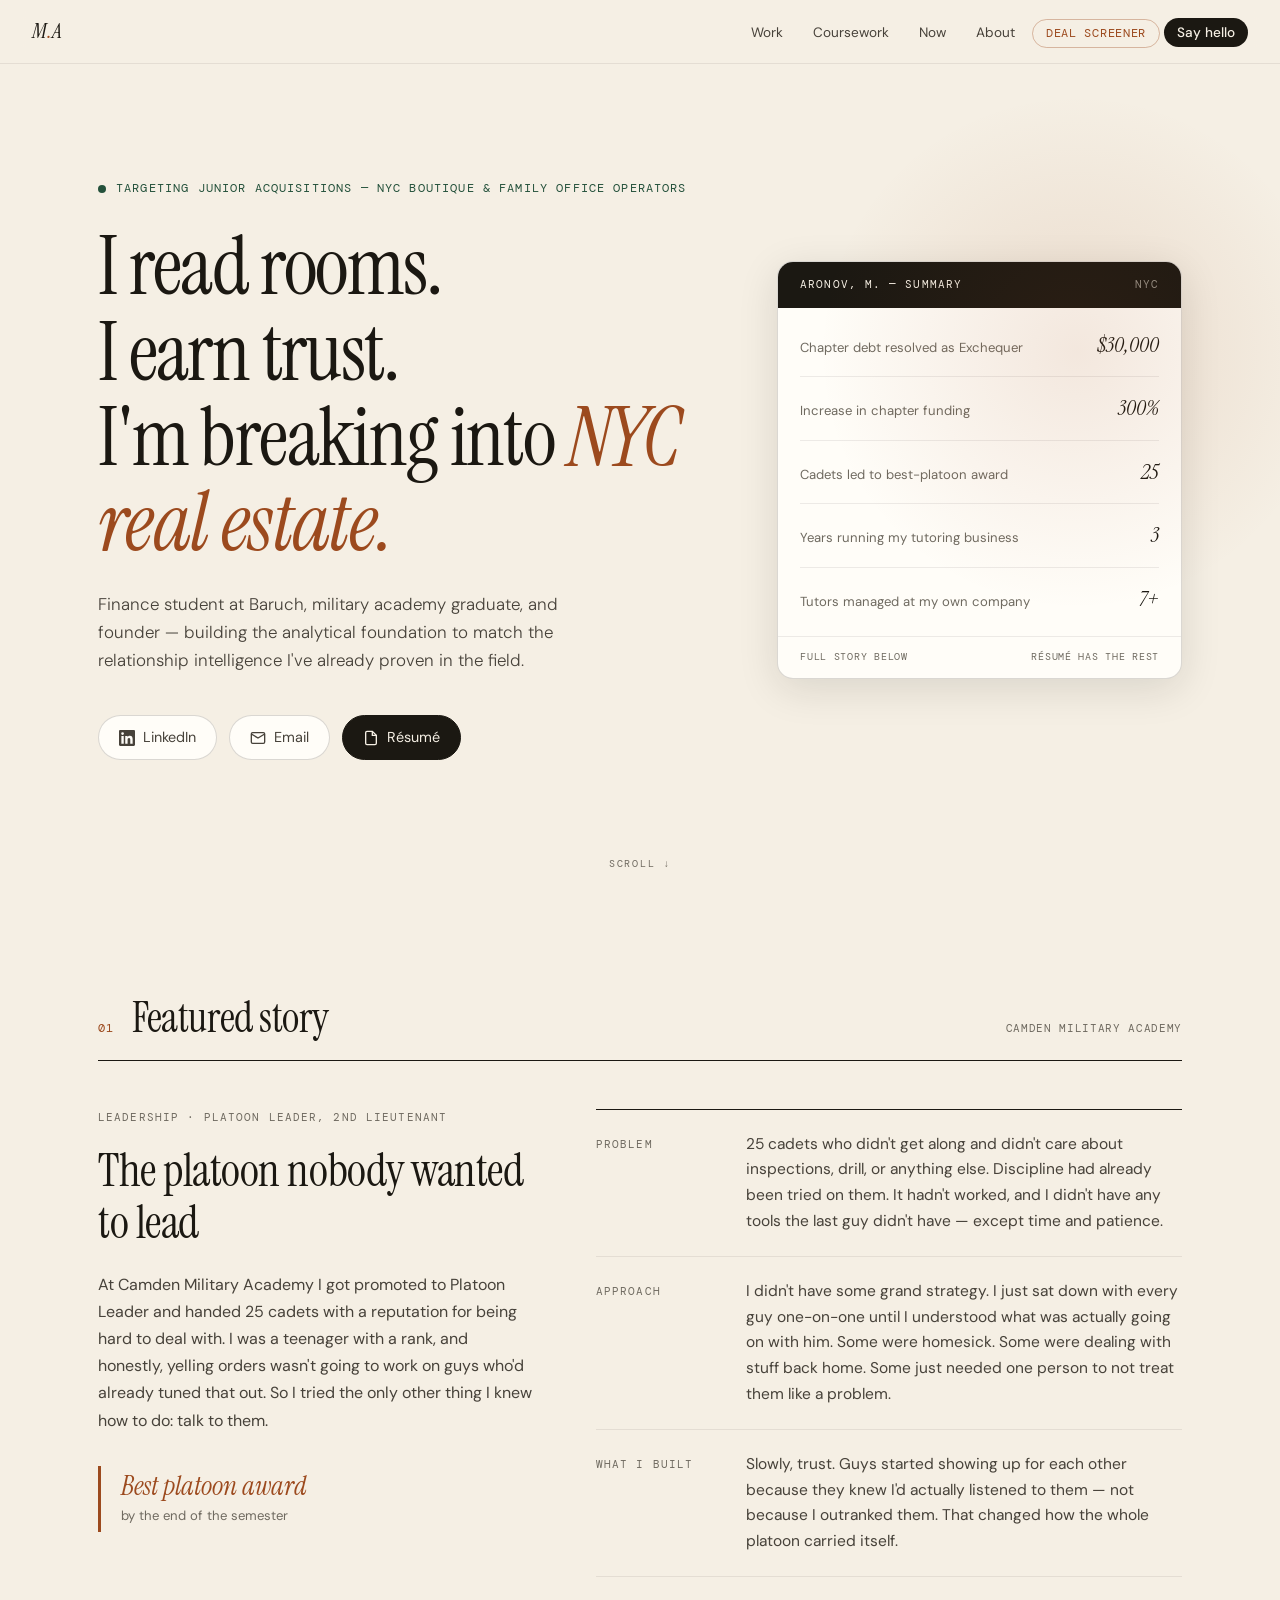
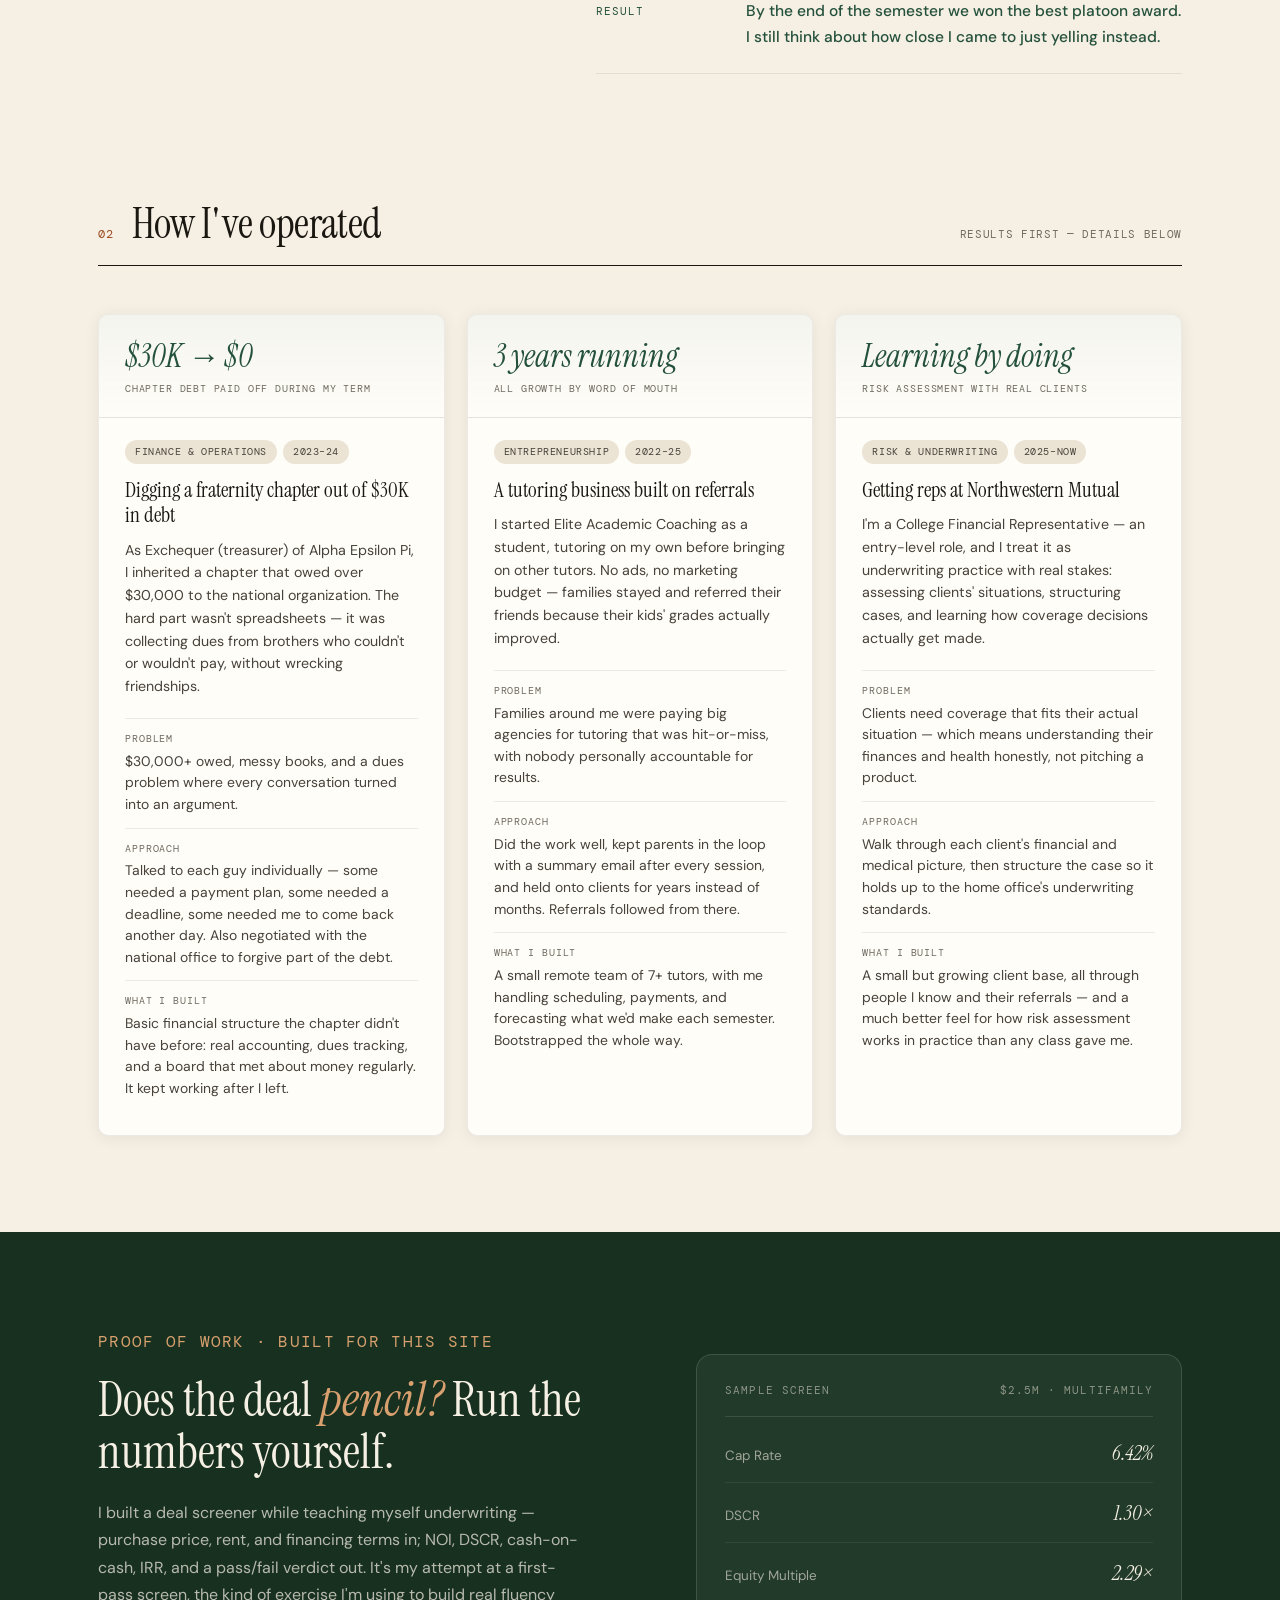
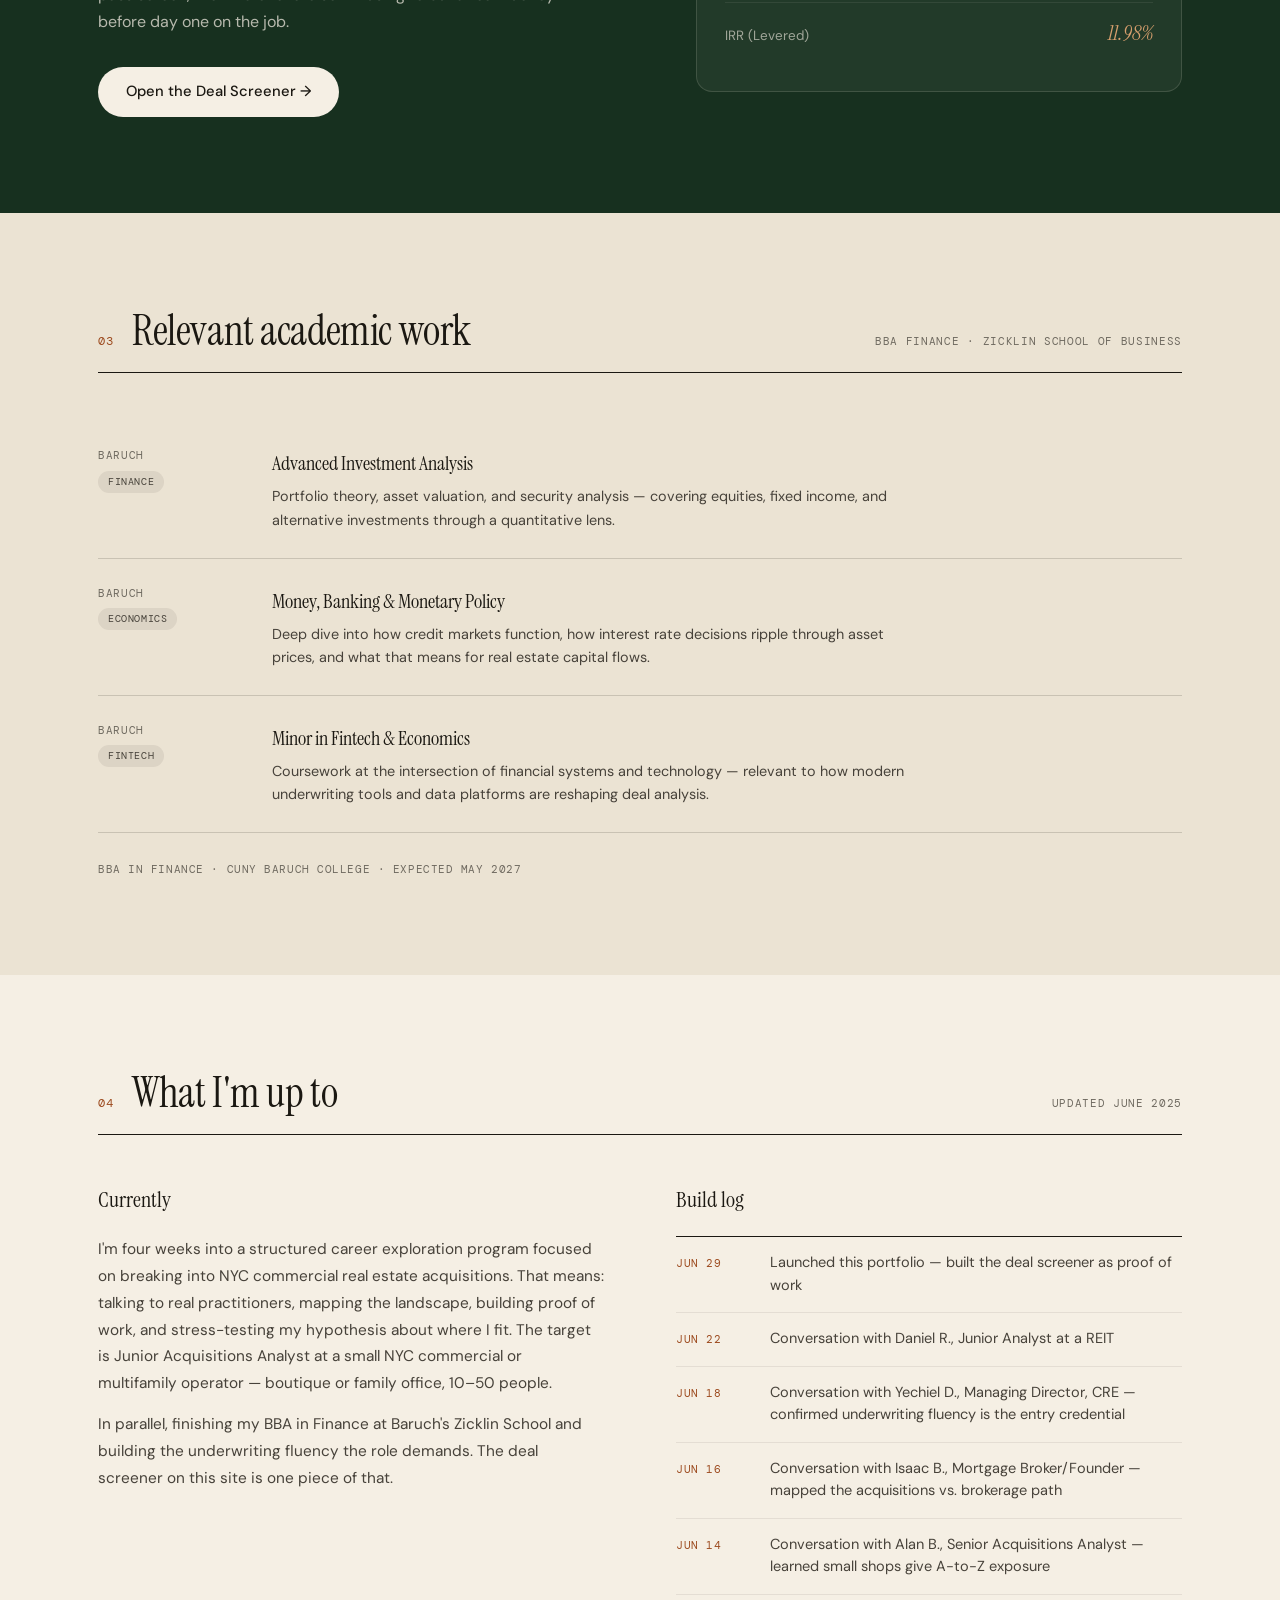
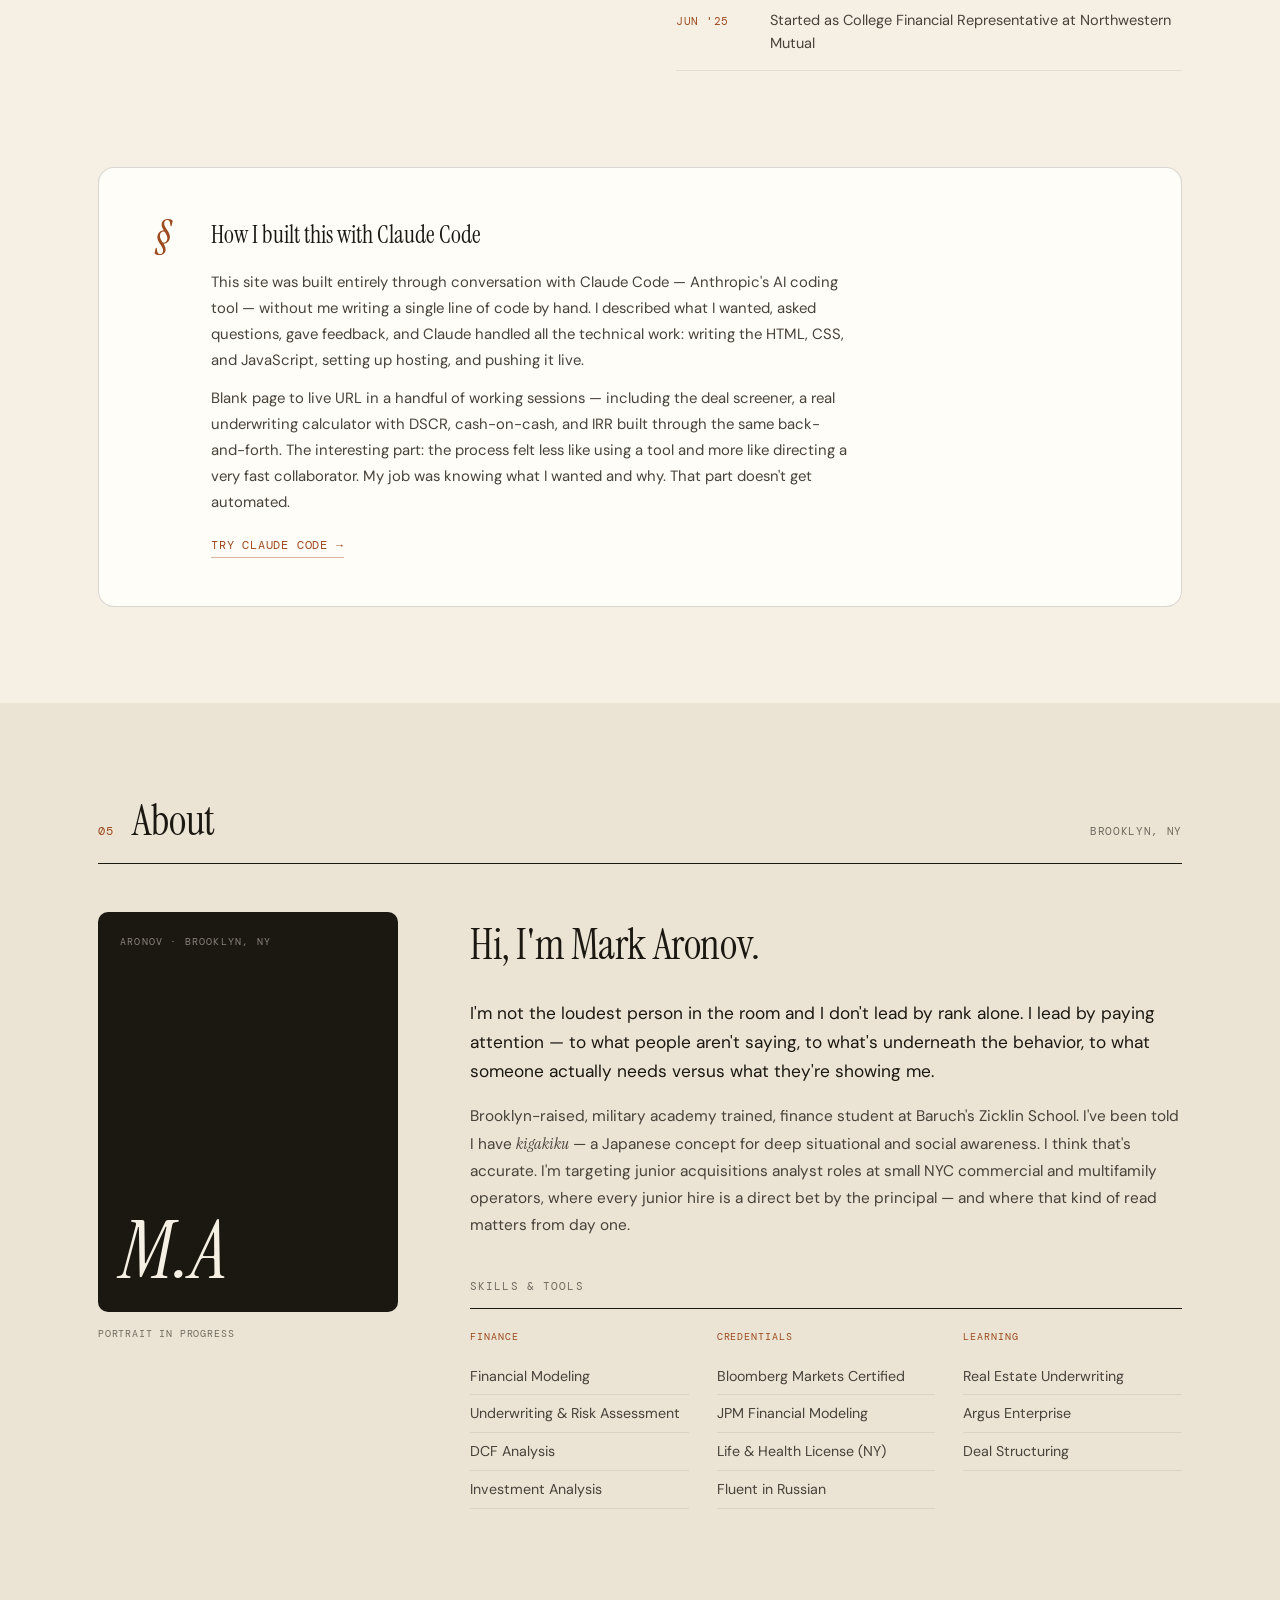
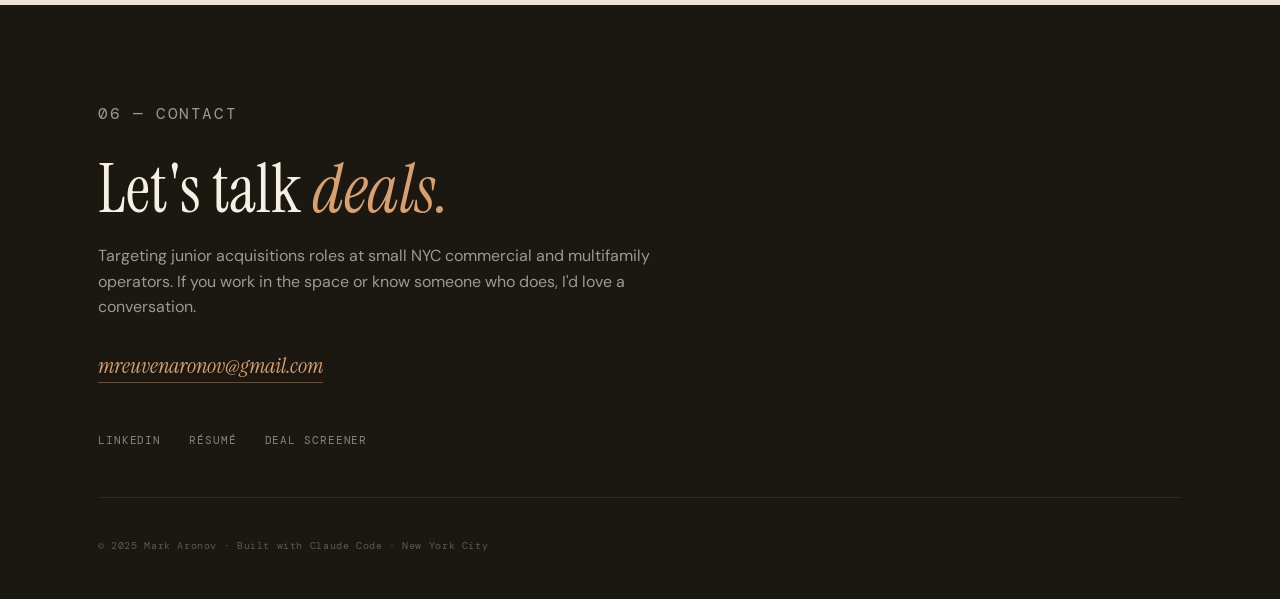
==== commit 34241980: "Tone-down pass: remove GPA, humbler project copy, real Camden voice - GPA removed from hero sheet an" ====
--- a/index.html
+++ b/index.html
@@ -89,17 +89,17 @@
             <dd>25</dd>
           </div>
           <div class="sheet-row">
-            <dt>Years of referral-only profitability</dt>
+            <dt>Years running my tutoring business</dt>
             <dd>3</dd>
           </div>
           <div class="sheet-row">
-            <dt>Finance GPA, Baruch Zicklin</dt>
-            <dd>3.6 <small>May '27</small></dd>
+            <dt>Tutors managed at my own company</dt>
+            <dd>7+</dd>
           </div>
         </dl>
         <div class="hero-sheet-foot">
-          <span>Verified on request</span>
-          <span>References available</span>
+          <span>Full story below</span>
+          <span>Résumé has the rest</span>
         </div>
       </aside>
     </div>
@@ -117,31 +117,31 @@
       <div class="featured-frame">
         <div class="featured-side">
           <p class="featured-kicker">Leadership · Platoon Leader, 2nd Lieutenant</p>
-          <h3 class="featured-title">Turning around a platoon by reading what rank couldn't see</h3>
+          <h3 class="featured-title">The platoon nobody wanted to lead</h3>
           <p class="featured-desc">
-            At Camden Military Academy I was promoted to Platoon Leader — responsible for 25 cadets who were genuinely difficult to manage. The easy move was authority. I had the rank to use it. I didn't.
+            At Camden Military Academy I got promoted to Platoon Leader and handed 25 cadets with a reputation for being hard to deal with. I was a teenager with a rank, and honestly, yelling orders wasn't going to work on guys who'd already tuned that out. So I tried the only other thing I knew how to do: talk to them.
           </p>
           <div class="featured-pull">
             <strong>Best platoon award</strong>
-            <span>by end of semester — from the most difficult platoon on campus</span>
+            <span>by the end of the semester</span>
           </div>
         </div>
         <div class="featured-details">
           <div class="detail-row">
             <span class="detail-label">Problem</span>
-            <p>25 cadets, high friction, low cohesion. Standard discipline hadn't worked. The rank gave me authority but authority alone wasn't moving anything.</p>
+            <p>25 cadets who didn't get along and didn't care about inspections, drill, or anything else. Discipline had already been tried on them. It hadn't worked, and I didn't have any tools the last guy didn't have — except time and patience.</p>
           </div>
           <div class="detail-row">
             <span class="detail-label">Approach</span>
-            <p>One-on-one conversations with every cadet — not to deliver orders but to find the actual root of what was going on. Some needed structure. Some needed to feel seen. Some had things beneath the surface that explained everything.</p>
+            <p>I didn't have some grand strategy. I just sat down with every guy one-on-one until I understood what was actually going on with him. Some were homesick. Some were dealing with stuff back home. Some just needed one person to not treat them like a problem.</p>
           </div>
           <div class="detail-row">
             <span class="detail-label">What I built</span>
-            <p>Trust. One person at a time. A platoon where people knew I had read their situation accurately — and that I'd use that to help them, not manage them.</p>
+            <p>Slowly, trust. Guys started showing up for each other because they knew I'd actually listened to them — not because I outranked them. That changed how the whole platoon carried itself.</p>
           </div>
           <div class="detail-row detail-row--result">
             <span class="detail-label">Result</span>
-            <p class="result-text">By end of semester, the platoon had turned around completely. We won the award for best platoon.</p>
+            <p class="result-text">By the end of the semester we won the best platoon award. I still think about how close I came to just yelling instead.</p>
           </div>
         </div>
       </div>
@@ -161,60 +161,60 @@
         <article class="work-card">
           <div class="work-result-band">
             <div class="work-result-stat">$30K → $0</div>
-            <div class="work-result-caption">Debt resolved · funding up 300%</div>
+            <div class="work-result-caption">Chapter debt paid off during my term</div>
           </div>
           <div class="work-card-header">
             <div class="work-tags">
               <span class="work-tag">Finance &amp; Operations</span>
               <span class="work-tag">2023–24</span>
             </div>
-            <h3>Turning around a chapter $30K in debt</h3>
-            <p class="work-summary">As Exchequer of Alpha Epsilon Pi, I inherited a chapter deep in debt with the national organization. Collecting dues from brothers who couldn't or wouldn't pay was the core problem. I didn't treat every conversation the same.</p>
+            <h3>Digging a fraternity chapter out of $30K in debt</h3>
+            <p class="work-summary">As Exchequer (treasurer) of Alpha Epsilon Pi, I inherited a chapter that owed over $30,000 to the national organization. The hard part wasn't spreadsheets — it was collecting dues from brothers who couldn't or wouldn't pay, without wrecking friendships.</p>
           </div>
           <div class="work-card-body">
-            <div class="work-row"><span>Problem</span><p>$30,000+ in debt, no financial infrastructure, and a dues collection problem that defaulted to confrontation.</p></div>
-            <div class="work-row"><span>Approach</span><p>Read each person's situation individually — who needed a payment plan, who needed accountability, who needed me to back off and return differently. Negotiated debt forgiveness terms with the national office in parallel.</p></div>
-            <div class="work-row"><span>What I built</span><p>A full financial system: formalized board structures, systematic accounting, and accounts receivable tracking. The relationships held throughout — and the controls outlasted my tenure.</p></div>
+            <div class="work-row"><span>Problem</span><p>$30,000+ owed, messy books, and a dues problem where every conversation turned into an argument.</p></div>
+            <div class="work-row"><span>Approach</span><p>Talked to each guy individually — some needed a payment plan, some needed a deadline, some needed me to come back another day. Also negotiated with the national office to forgive part of the debt.</p></div>
+            <div class="work-row"><span>What I built</span><p>Basic financial structure the chapter didn't have before: real accounting, dues tracking, and a board that met about money regularly. It kept working after I left.</p></div>
           </div>
         </article>
 
         <article class="work-card">
           <div class="work-result-band">
-            <div class="work-result-stat">3 yrs profitable</div>
-            <div class="work-result-caption">100% referral-driven · zero paid acquisition</div>
+            <div class="work-result-stat">3 years running</div>
+            <div class="work-result-caption">All growth by word of mouth</div>
           </div>
           <div class="work-card-header">
             <div class="work-tags">
               <span class="work-tag">Entrepreneurship</span>
               <span class="work-tag">2022–25</span>
             </div>
-            <h3>Building a business entirely on trust</h3>
-            <p class="work-summary">Founded Elite Academic Coaching from scratch — no paid marketing, no agency, no cold outreach. Grew entirely through referrals by delivering consistent results and building real relationships with families.</p>
+            <h3>A tutoring business built on referrals</h3>
+            <p class="work-summary">I started Elite Academic Coaching as a student, tutoring on my own before bringing on other tutors. No ads, no marketing budget — families stayed and referred their friends because their kids' grades actually improved.</p>
           </div>
           <div class="work-card-body">
-            <div class="work-row"><span>Problem</span><p>Students needed reliable academic support. The existing market was expensive agencies with inconsistent quality and zero personal accountability.</p></div>
-            <div class="work-row"><span>Approach</span><p>Let results do the outreach. Kept clients for an average of 2+ years. Built a reporting loop with parents — email summaries after every session — so trust compounded over time.</p></div>
-            <div class="work-row"><span>What I built</span><p>A remote operation with 7+ tutors, accurate P&amp;L forecasting, and predictable recurring cash flow — bootstrapped, no outside capital.</p></div>
+            <div class="work-row"><span>Problem</span><p>Families around me were paying big agencies for tutoring that was hit-or-miss, with nobody personally accountable for results.</p></div>
+            <div class="work-row"><span>Approach</span><p>Did the work well, kept parents in the loop with a summary email after every session, and held onto clients for years instead of months. Referrals followed from there.</p></div>
+            <div class="work-row"><span>What I built</span><p>A small remote team of 7+ tutors, with me handling scheduling, payments, and forecasting what we'd make each semester. Bootstrapped the whole way.</p></div>
           </div>
         </article>
 
         <article class="work-card">
           <div class="work-result-band">
-            <div class="work-result-stat">Live underwriting</div>
-            <div class="work-result-caption">Growing client base · referral-built</div>
+            <div class="work-result-stat">Learning by doing</div>
+            <div class="work-result-caption">Risk assessment with real clients</div>
           </div>
           <div class="work-card-header">
             <div class="work-tags">
               <span class="work-tag">Risk &amp; Underwriting</span>
               <span class="work-tag">2025–Now</span>
             </div>
-            <h3>Underwriting in the field — Northwestern Mutual</h3>
-            <p class="work-summary">As a College Financial Representative, I'm applying risk assessment and underwriting analysis in a live context — reading clients, structuring cases, and building the kind of relationship credibility that makes deals happen.</p>
+            <h3>Getting reps at Northwestern Mutual</h3>
+            <p class="work-summary">I'm a College Financial Representative — an entry-level role, and I treat it as underwriting practice with real stakes: assessing clients' situations, structuring cases, and learning how coverage decisions actually get made.</p>
           </div>
           <div class="work-card-body">
-            <div class="work-row"><span>Problem</span><p>HNW clients and executives needed coverage that addressed real gaps — not a generic product pitch but a structured analysis of their actual exposure.</p></div>
-            <div class="work-row"><span>Approach</span><p>Conducted comprehensive risk assessments — medical and financial data — and structured cases to meet strict home office underwriting standards.</p></div>
-            <div class="work-row"><span>What I built</span><p>Integrated financial plans combining debt, tax, and insurance strategy. Client base grown entirely through networking and referrals — the same way small RE shops actually hire.</p></div>
+            <div class="work-row"><span>Problem</span><p>Clients need coverage that fits their actual situation — which means understanding their finances and health honestly, not pitching a product.</p></div>
+            <div class="work-row"><span>Approach</span><p>Walk through each client's financial and medical picture, then structure the case so it holds up to the home office's underwriting standards.</p></div>
+            <div class="work-row"><span>What I built</span><p>A small but growing client base, all through people I know and their referrals — and a much better feel for how risk assessment works in practice than any class gave me.</p></div>
           </div>
         </article>
 
@@ -229,7 +229,7 @@
         <div class="tool-copy">
           <p class="mono" style="color:#d8a06e; margin-bottom:18px;">Proof of work · Built for this site</p>
           <h2>Does the deal <em>pencil?</em> Run the numbers yourself.</h2>
-          <p>I built a live underwriting screener — purchase price, rent, financing terms in; NOI, DSCR, cash-on-cash, IRR, and a pass/fail verdict out. It reflects how acquisitions teams actually think about a first-pass screen, and it's how I'm building the fluency the role demands.</p>
+          <p>I built a deal screener while teaching myself underwriting — purchase price, rent, and financing terms in; NOI, DSCR, cash-on-cash, IRR, and a pass/fail verdict out. It's my attempt at a first-pass screen, the kind of exercise I'm using to build real fluency before day one on the job.</p>
           <a href="screener.html" class="tool-cta">Open the Deal Screener →</a>
         </div>
         <div class="tool-preview" aria-hidden="true">
@@ -290,7 +290,7 @@
         </div>
 
       </div>
-      <p class="coursework-note">BBA in Finance · CUNY Baruch College · GPA 3.6 · Expected May 2027</p>
+      <p class="coursework-note">BBA in Finance · CUNY Baruch College · Expected May 2027</p>
     </div>
   </section>
 
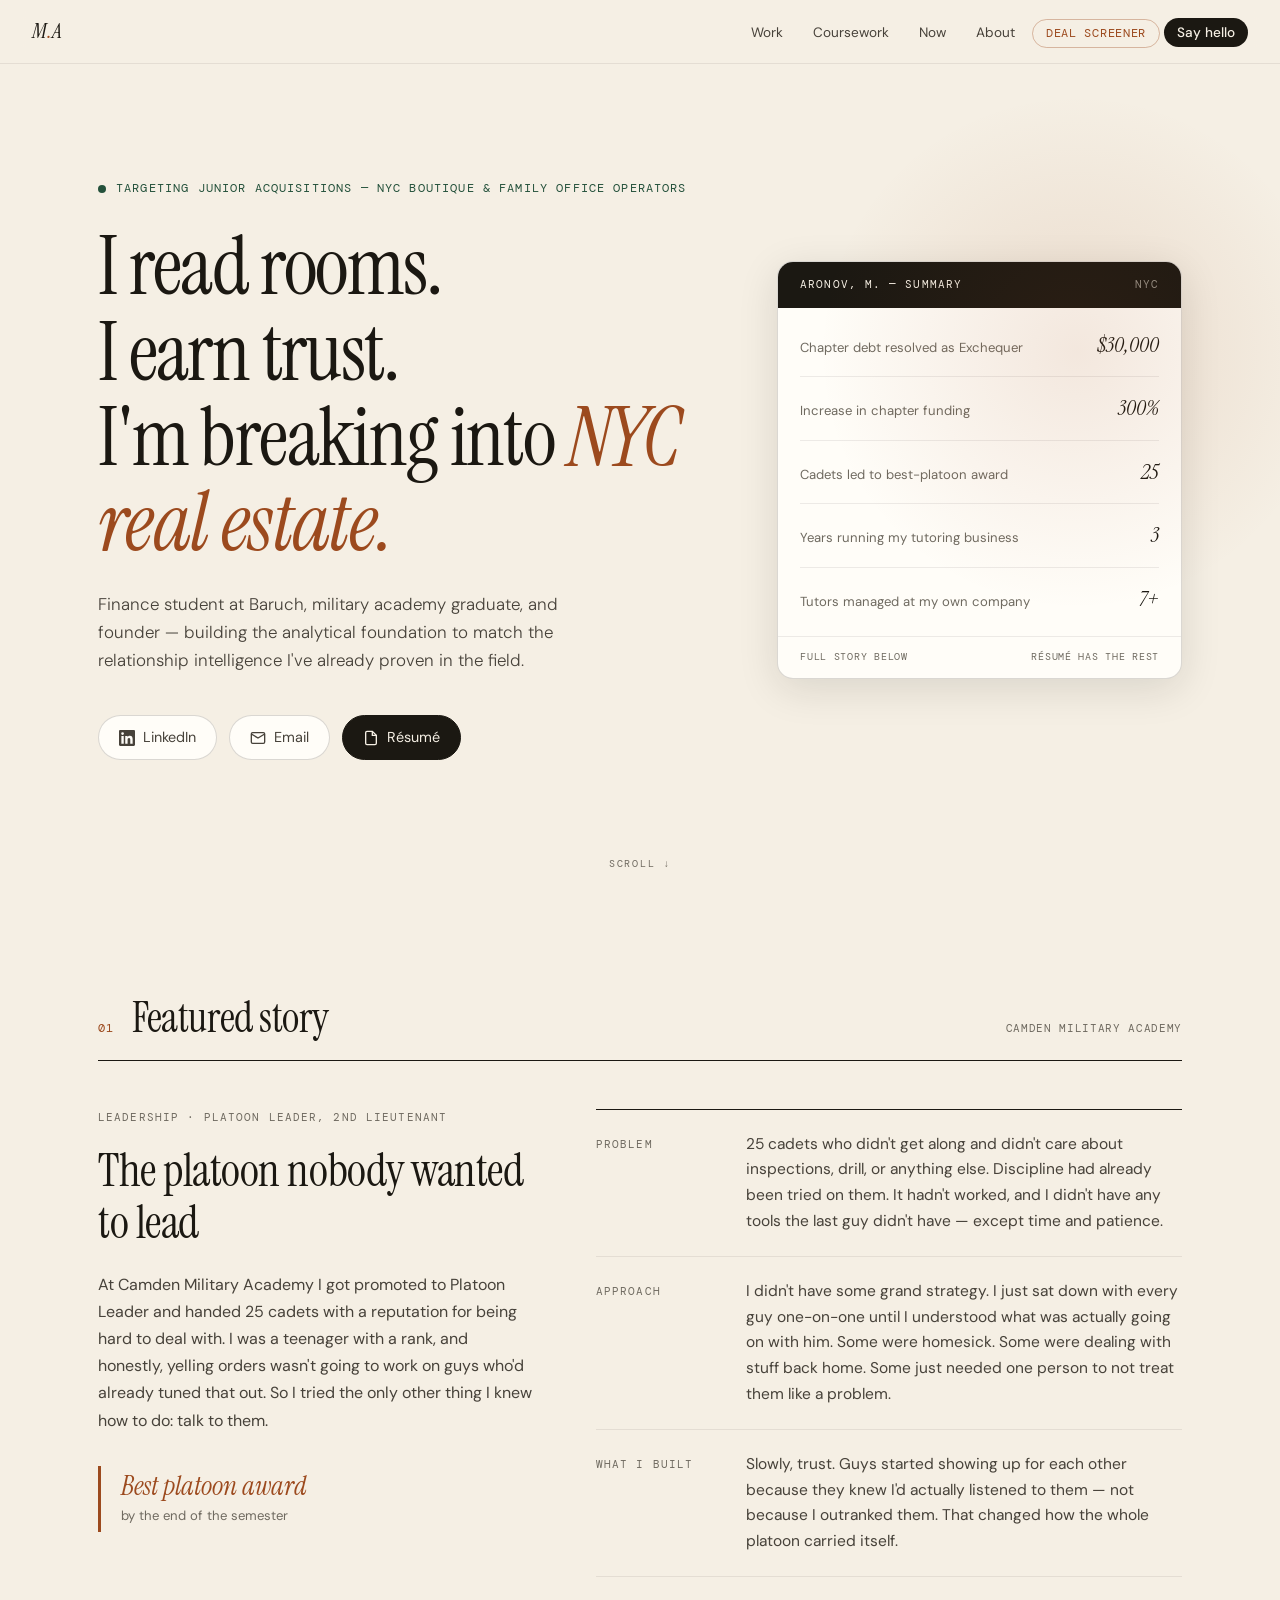
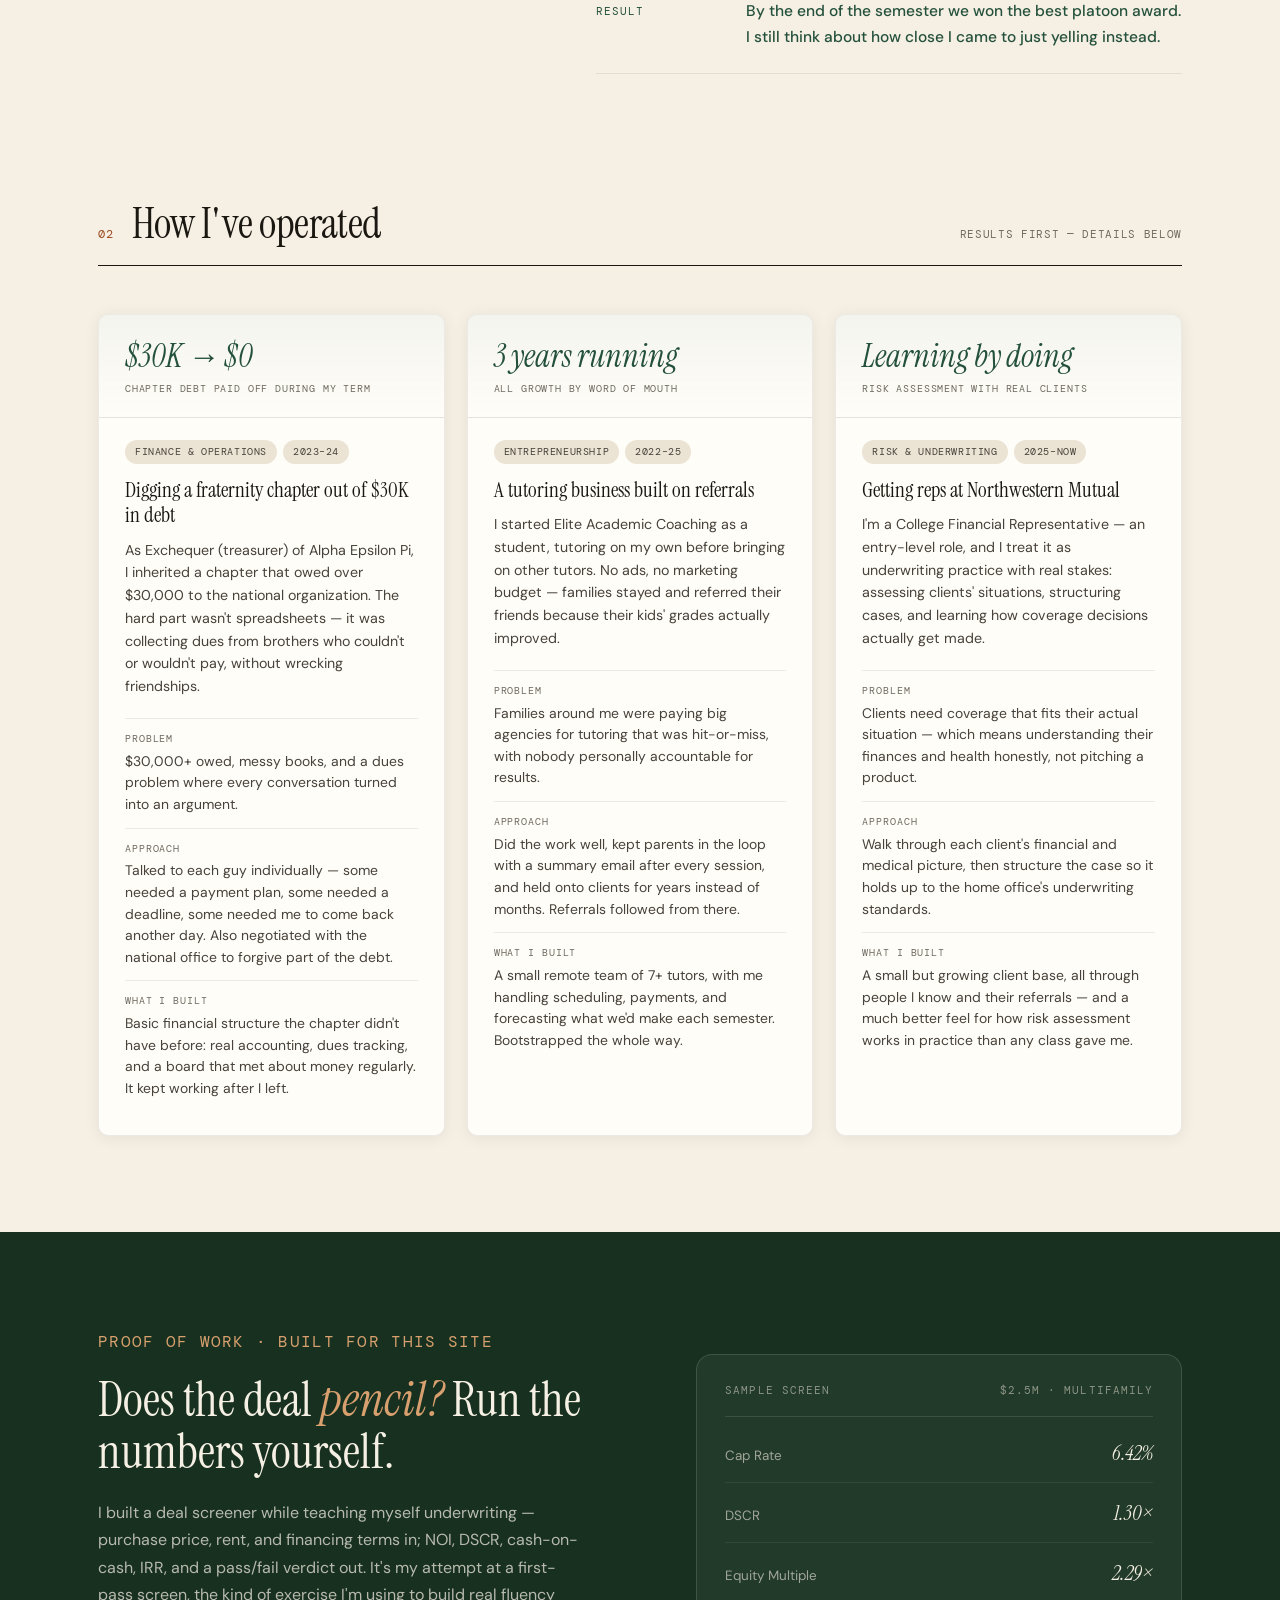
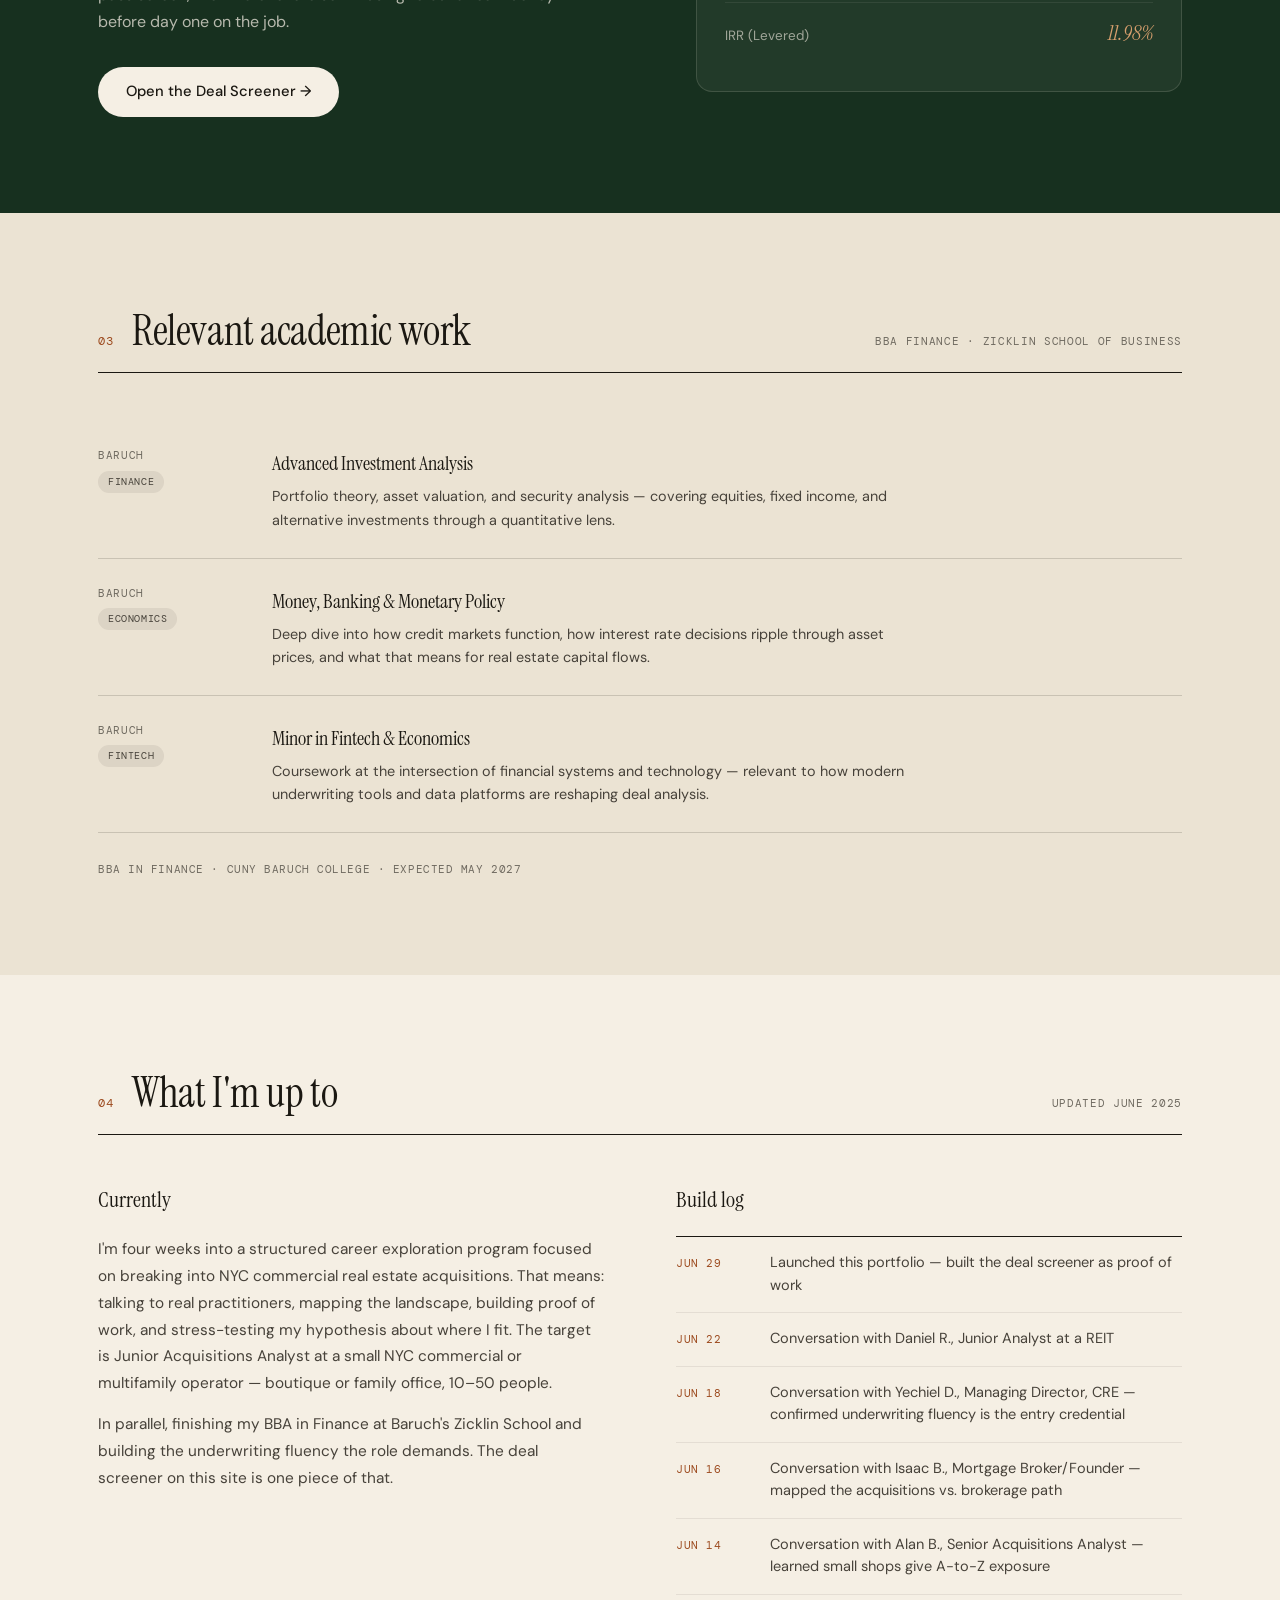
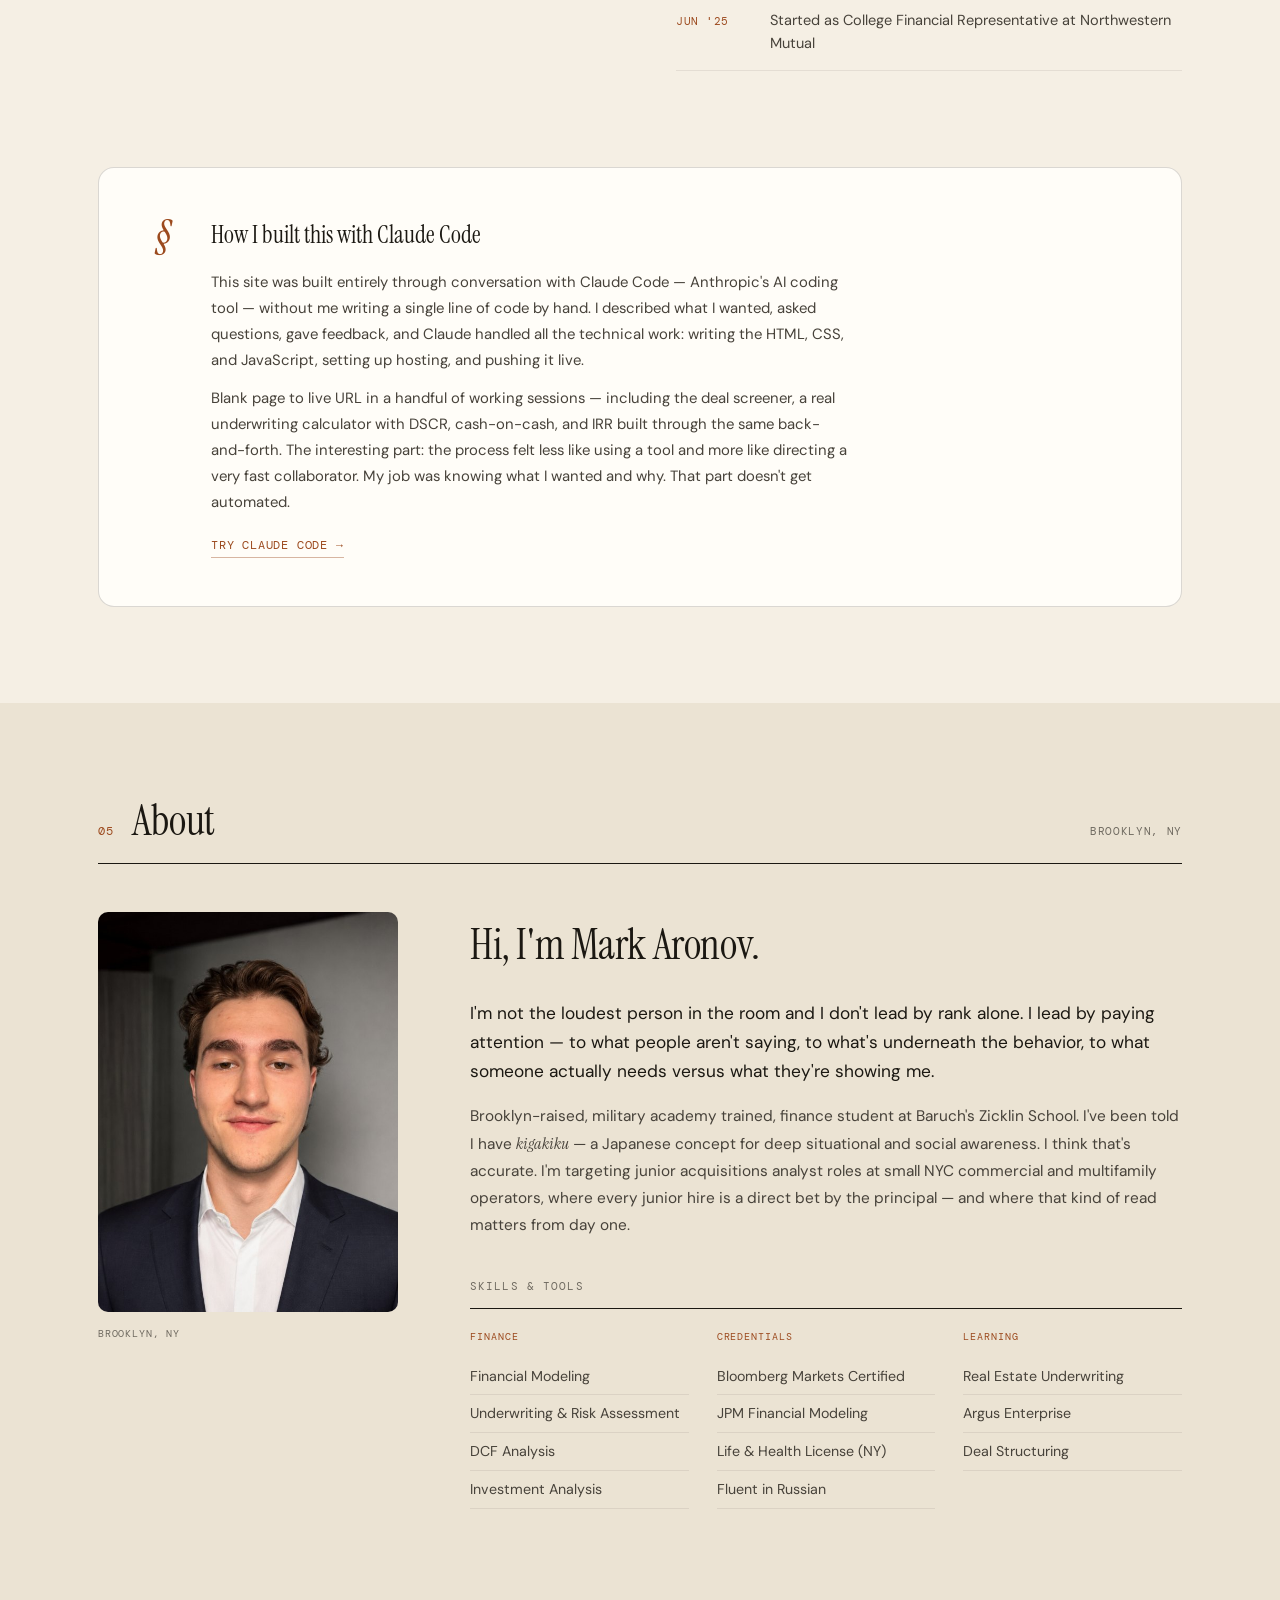
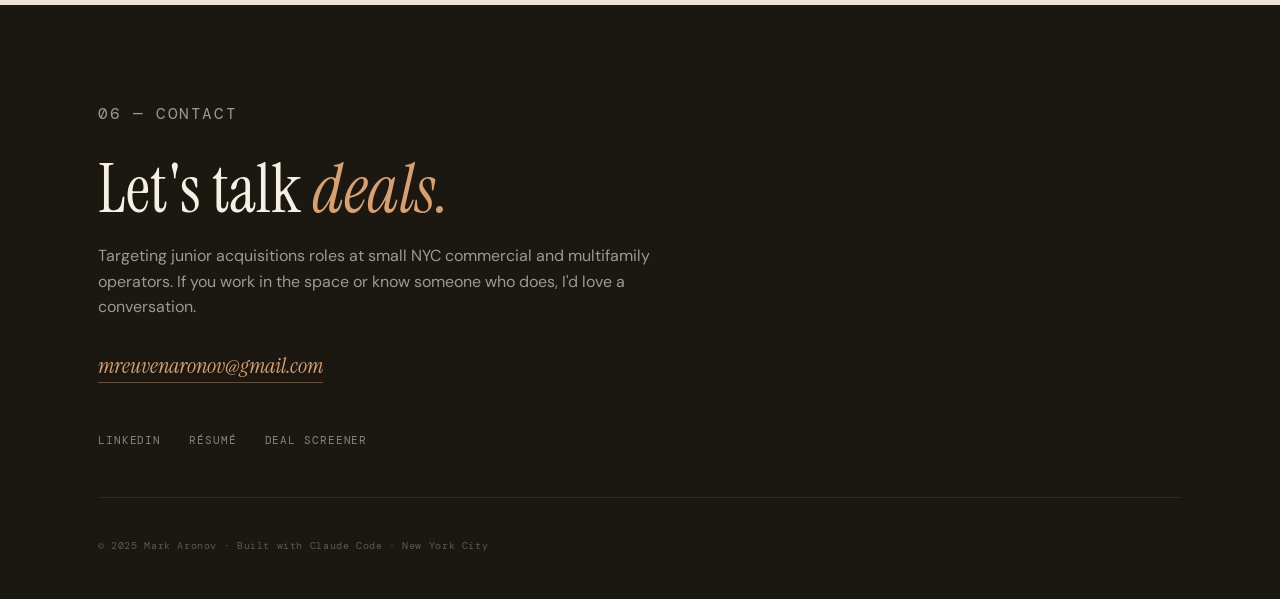
==== commit 715cffb4: "Add headshot to About section - Replace M.A monogram placeholder with real headshot (from Drive,   r" ====
--- a/index.html
+++ b/index.html
@@ -8,6 +8,7 @@
   <meta property="og:title" content="Mark Aronov — Breaking into NYC CRE" />
   <meta property="og:description" content="I read rooms. I earn trust. I'm breaking into NYC real estate. Portfolio + live deal screener." />
   <meta property="og:type" content="website" />
+  <meta property="og:image" content="headshot.jpg" />
   <link rel="stylesheet" href="style.css" />
   <link rel="preconnect" href="https://fonts.googleapis.com" />
   <link rel="preconnect" href="https://fonts.gstatic.com" crossorigin />
@@ -371,12 +372,9 @@
       <div class="about-grid">
         <div class="about-photo">
           <div class="photo-frame" id="photoFrame">
-            <div class="photo-placeholder">
-              <span class="ph-mono">Aronov · Brooklyn, NY</span>
-              <span class="ph-initials">M.A</span>
-            </div>
-          </div>
-          <p class="photo-caption">Portrait in progress</p>
+            <img src="headshot.jpg" alt="Mark Aronov" width="760" height="760" />
+          </div>
+          <p class="photo-caption">Brooklyn, NY</p>
         </div>
         <div class="about-content">
           <h2>Hi, I'm Mark Aronov.</h2>
